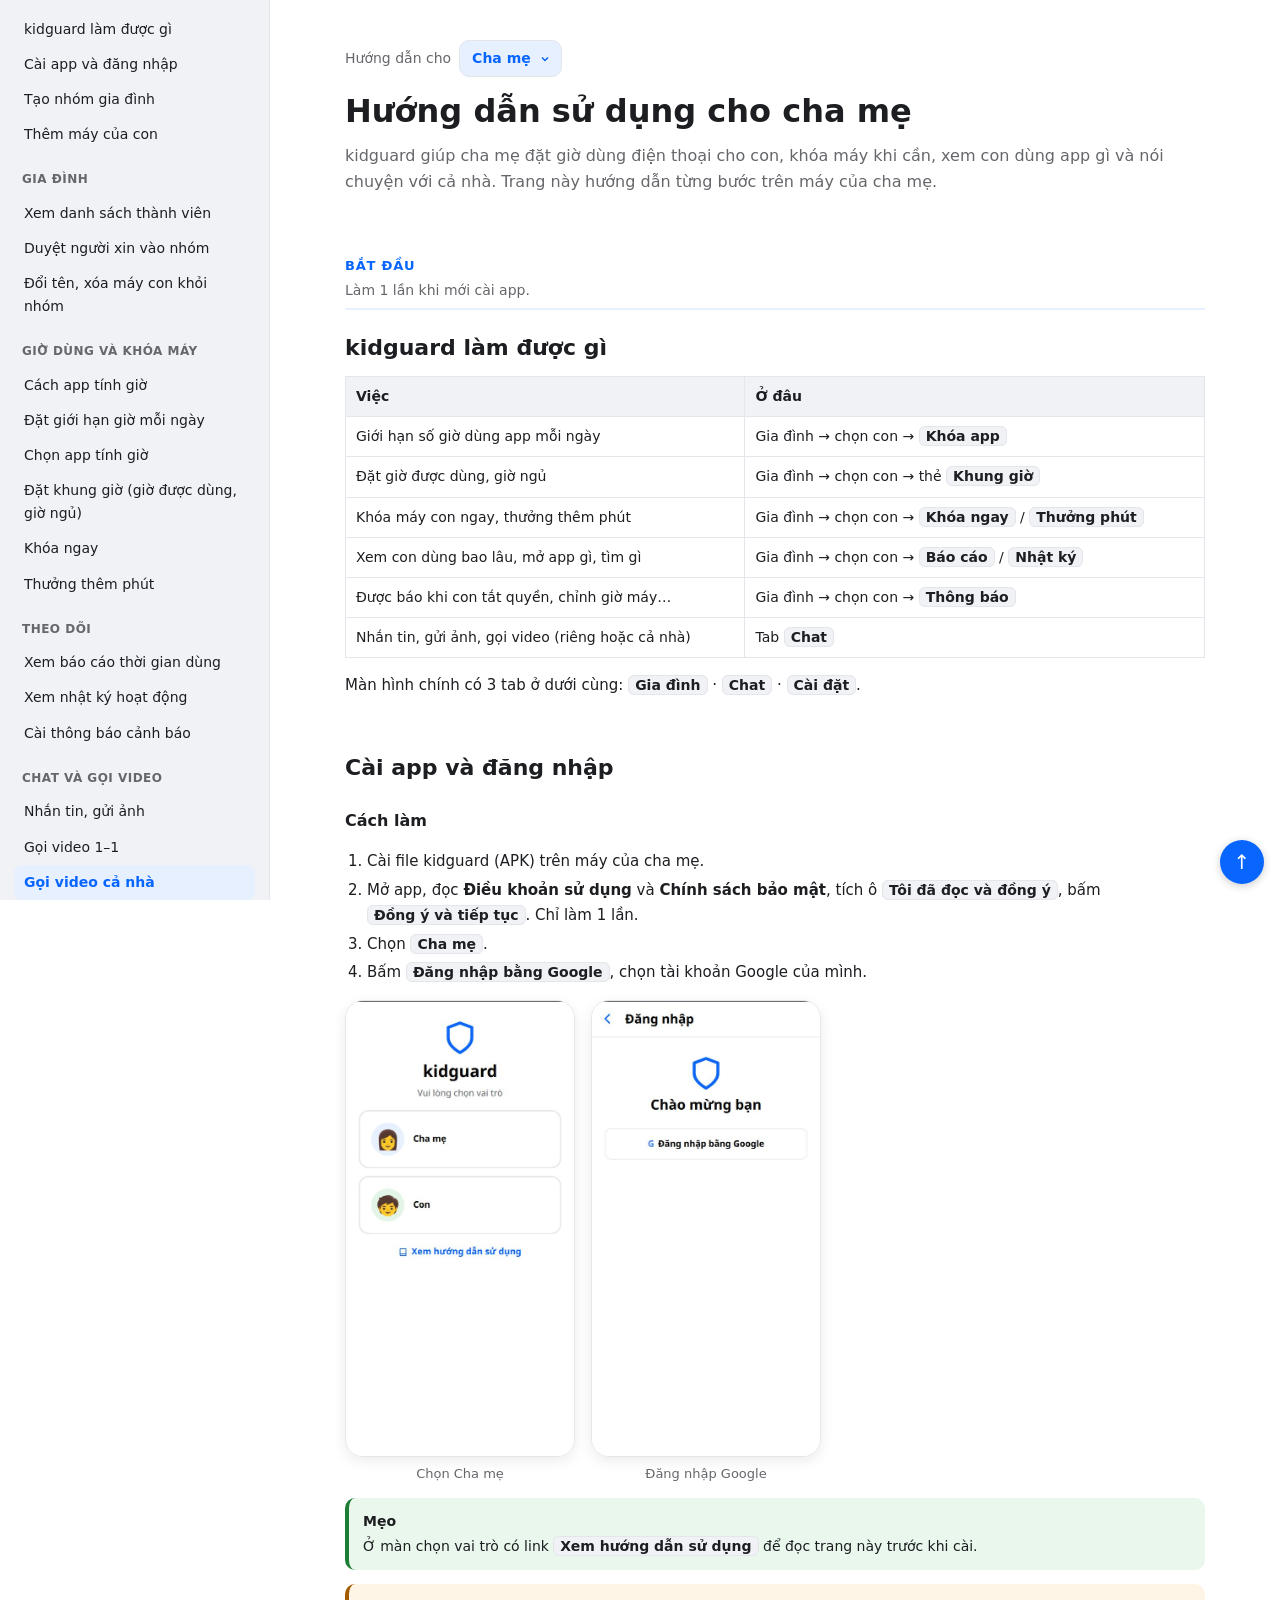
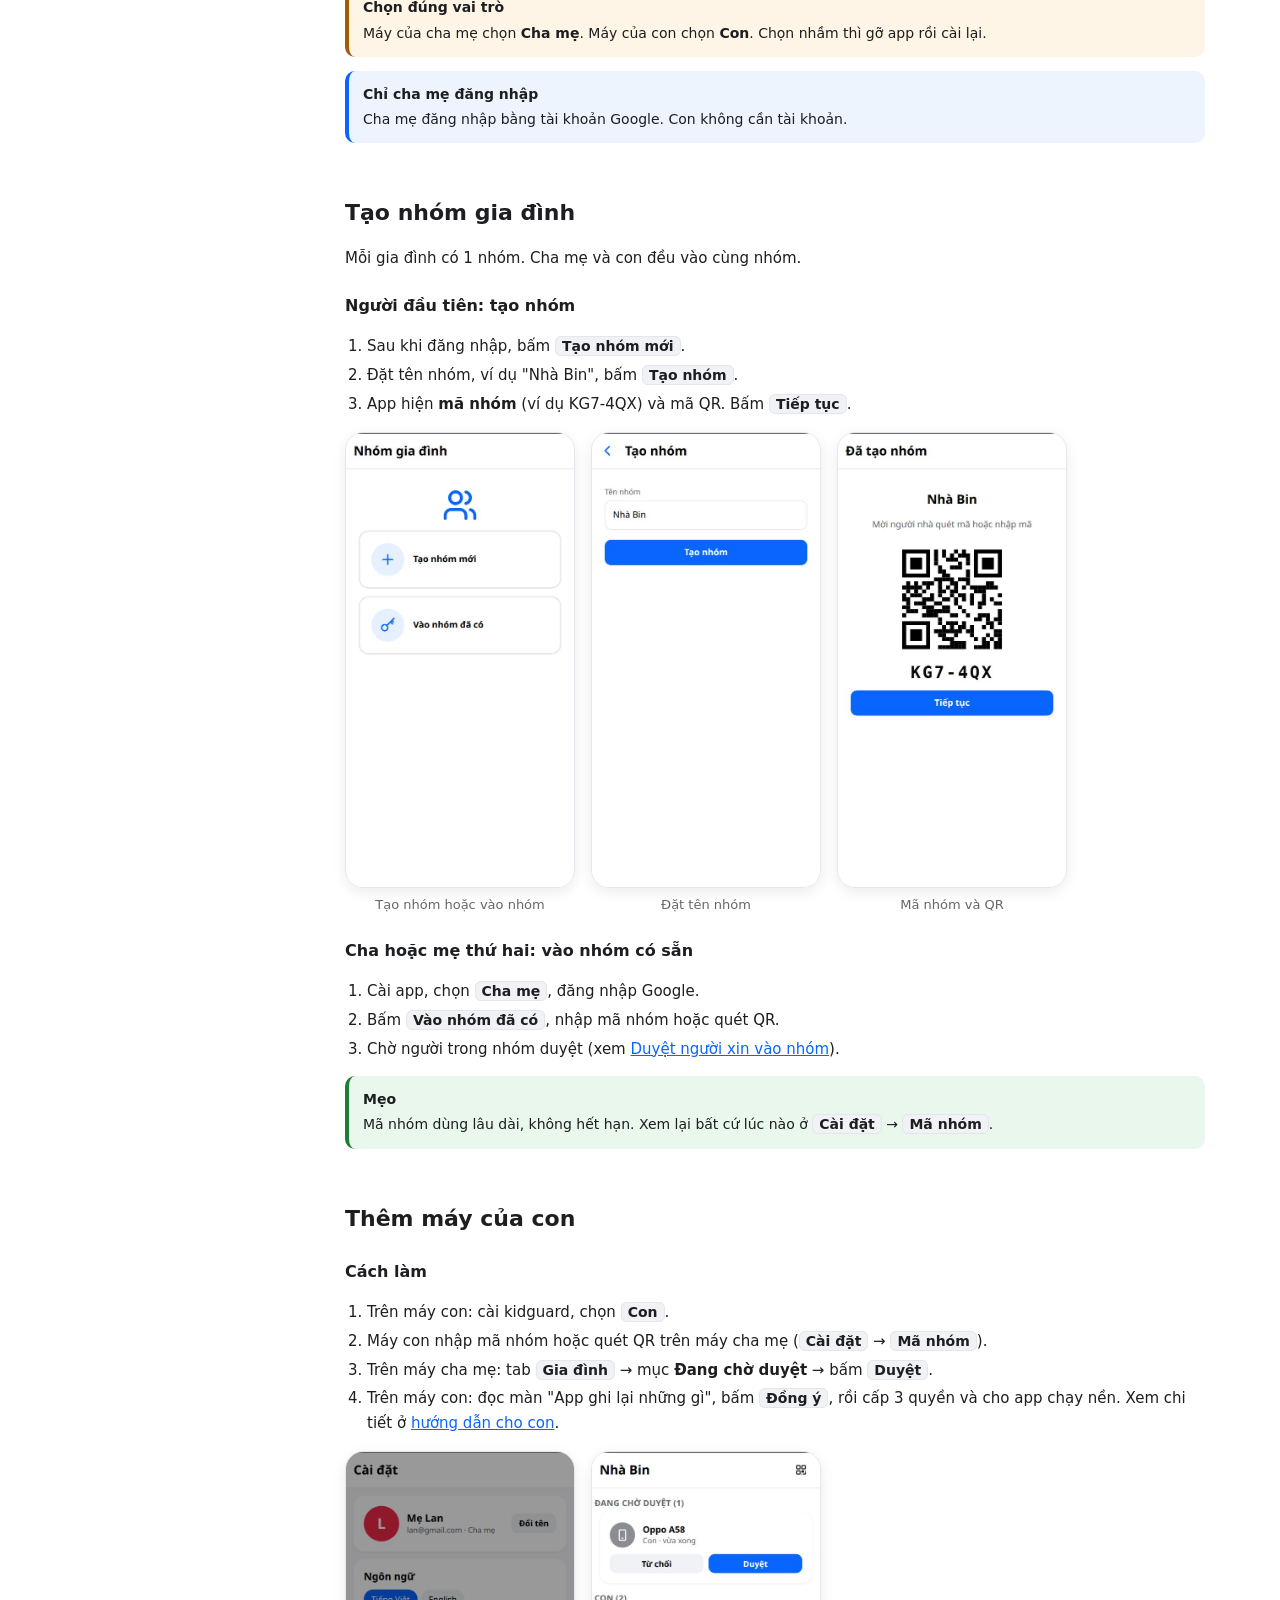
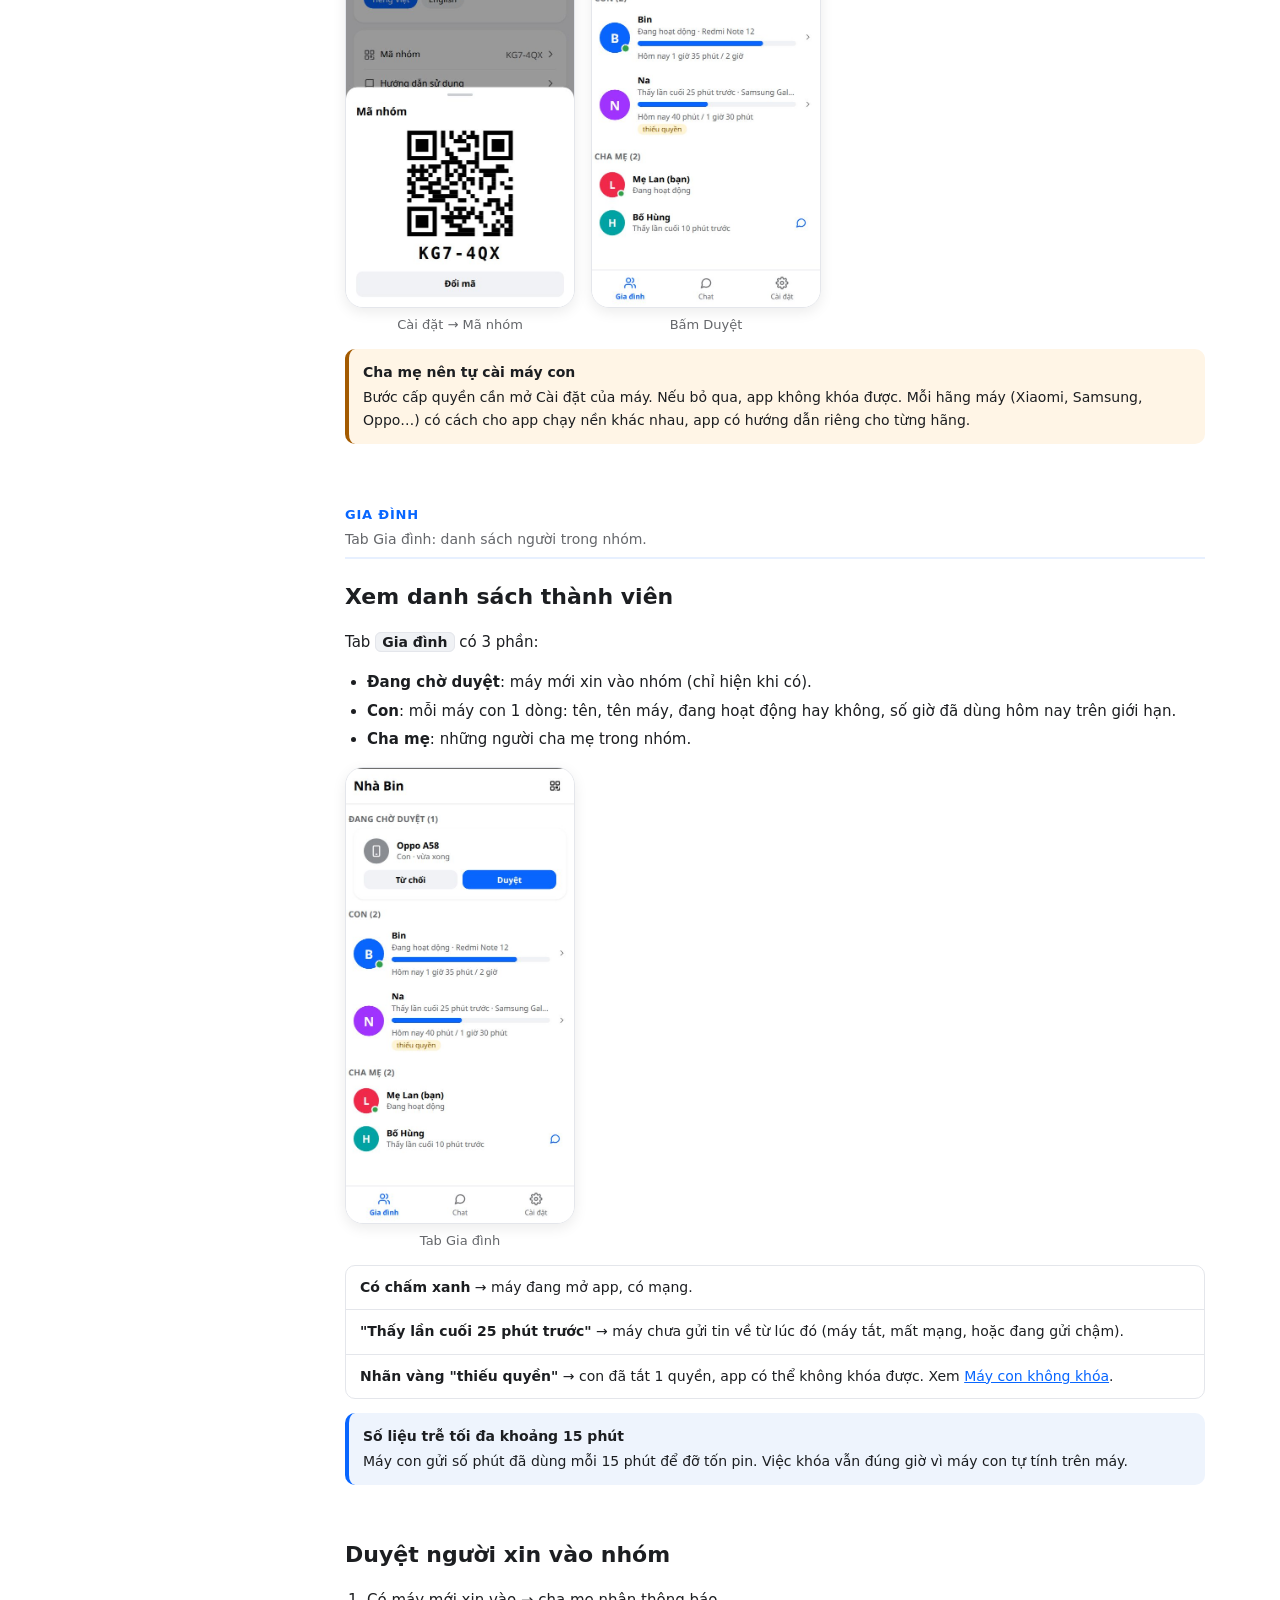
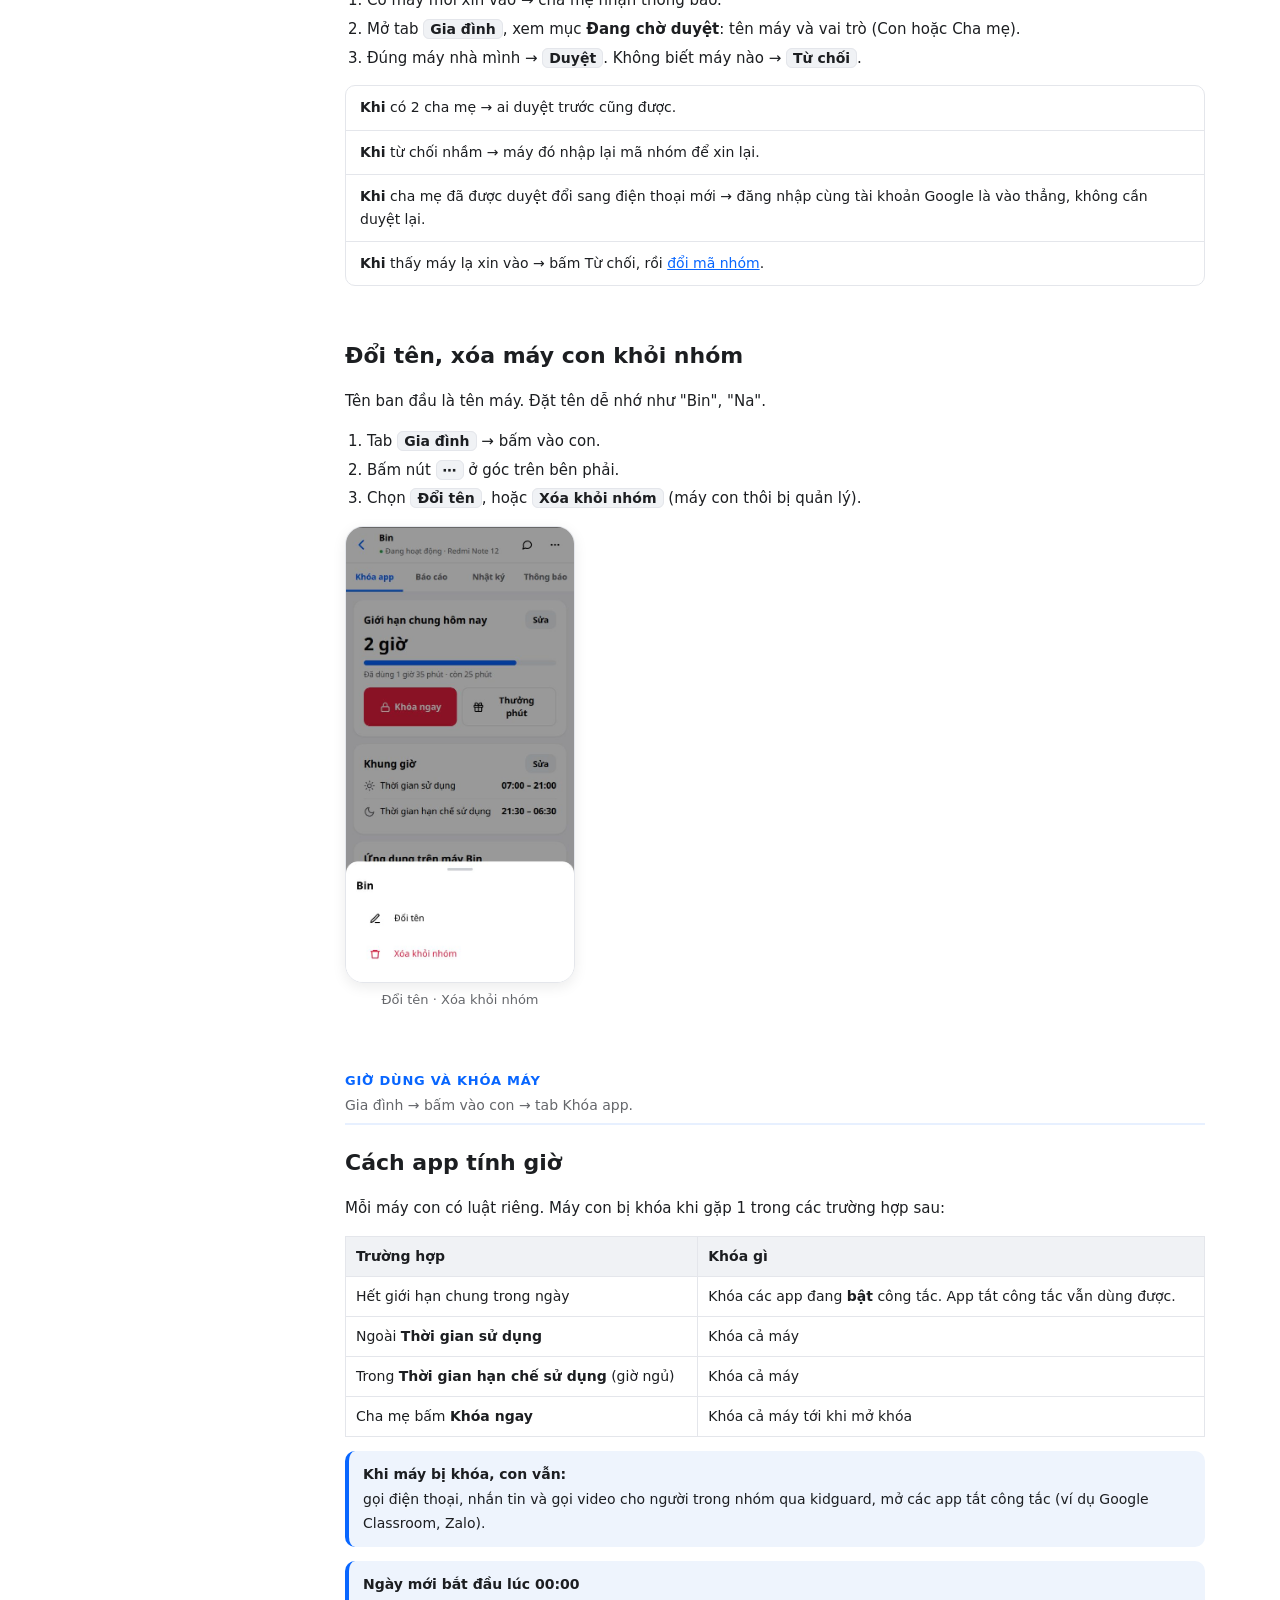
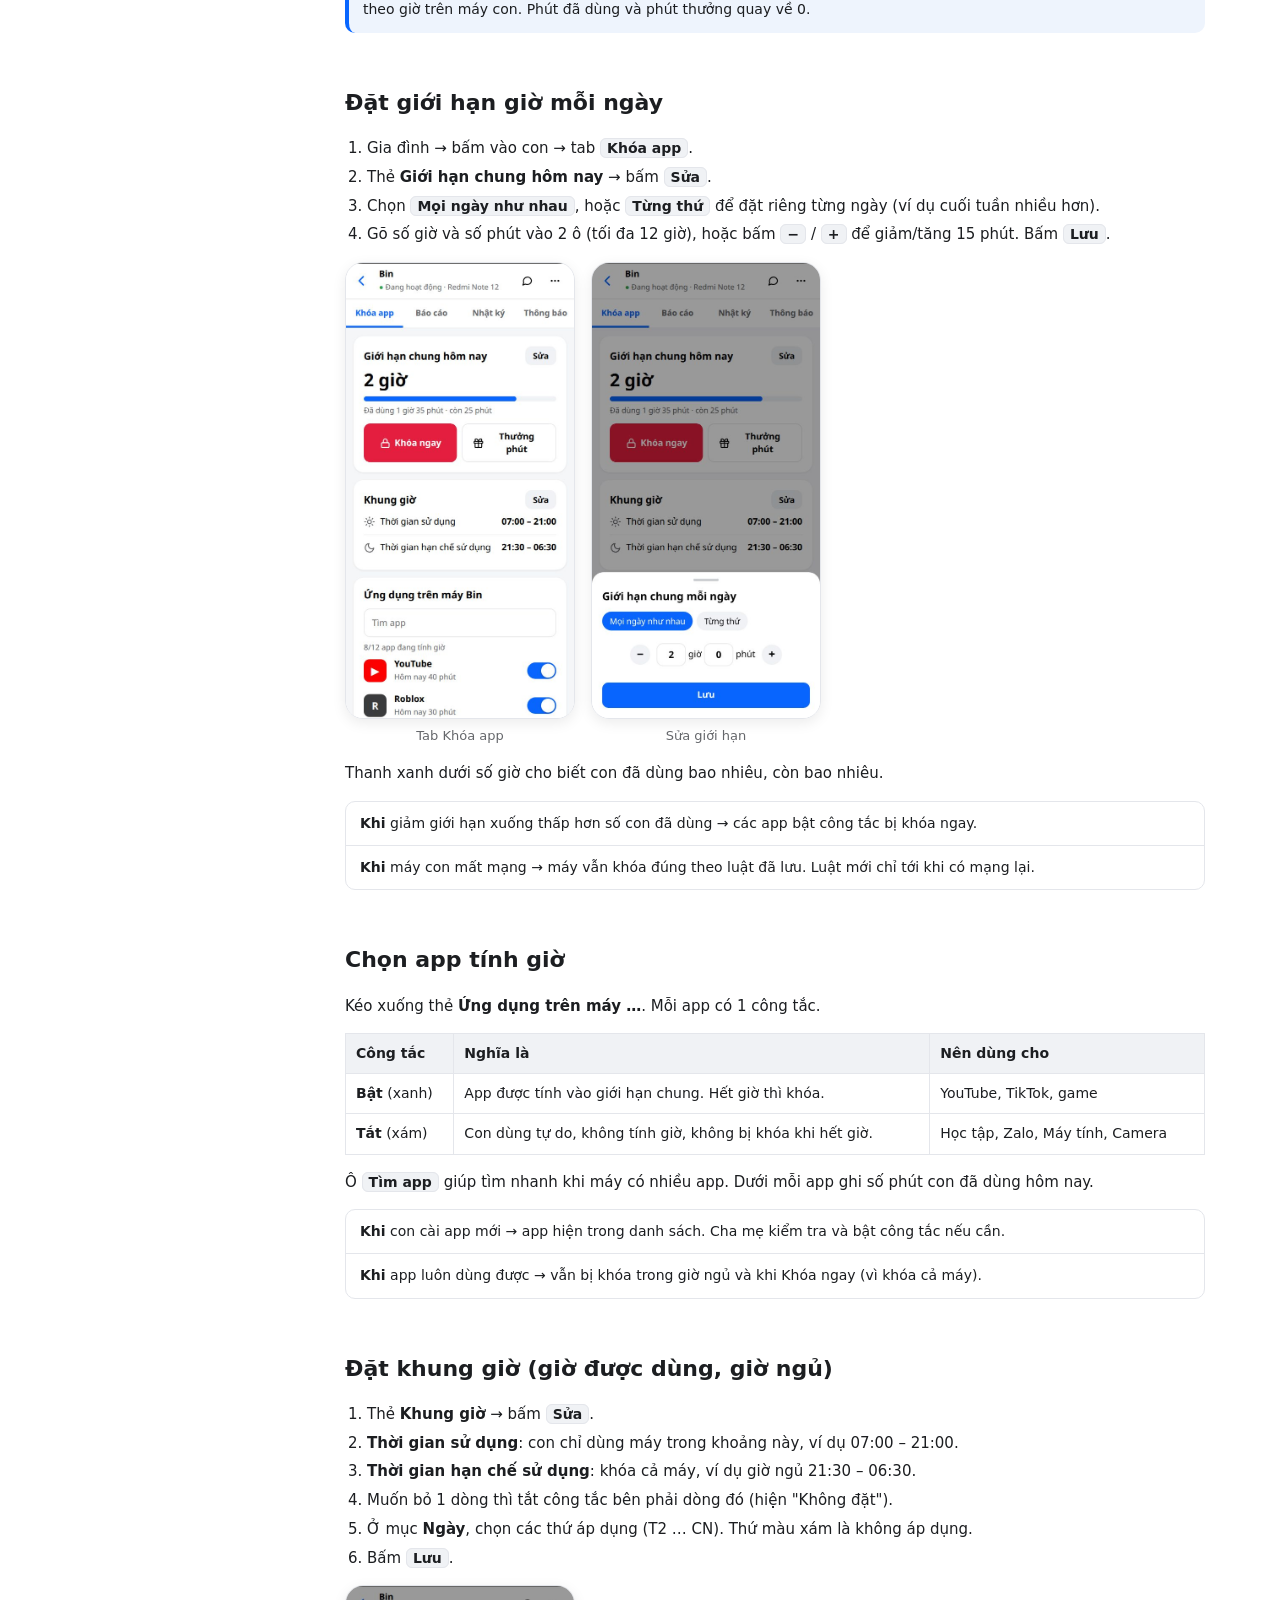
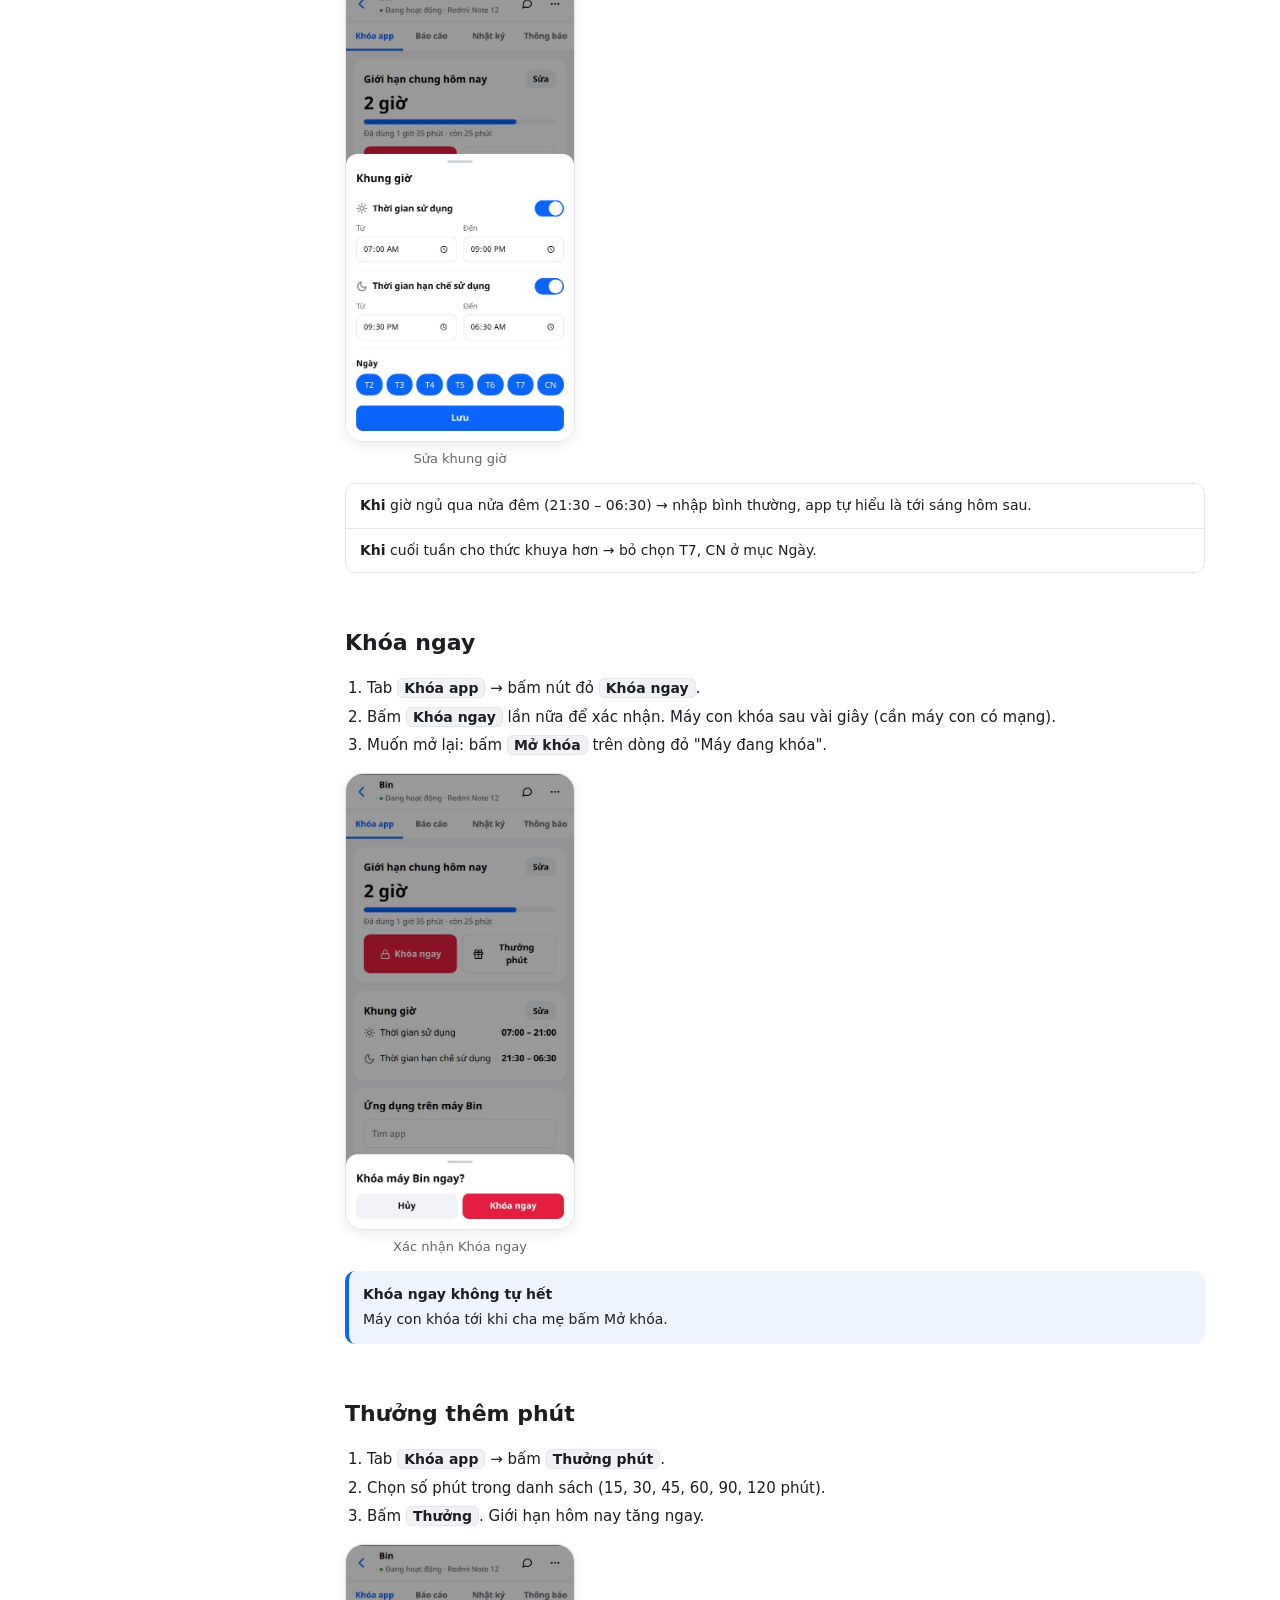
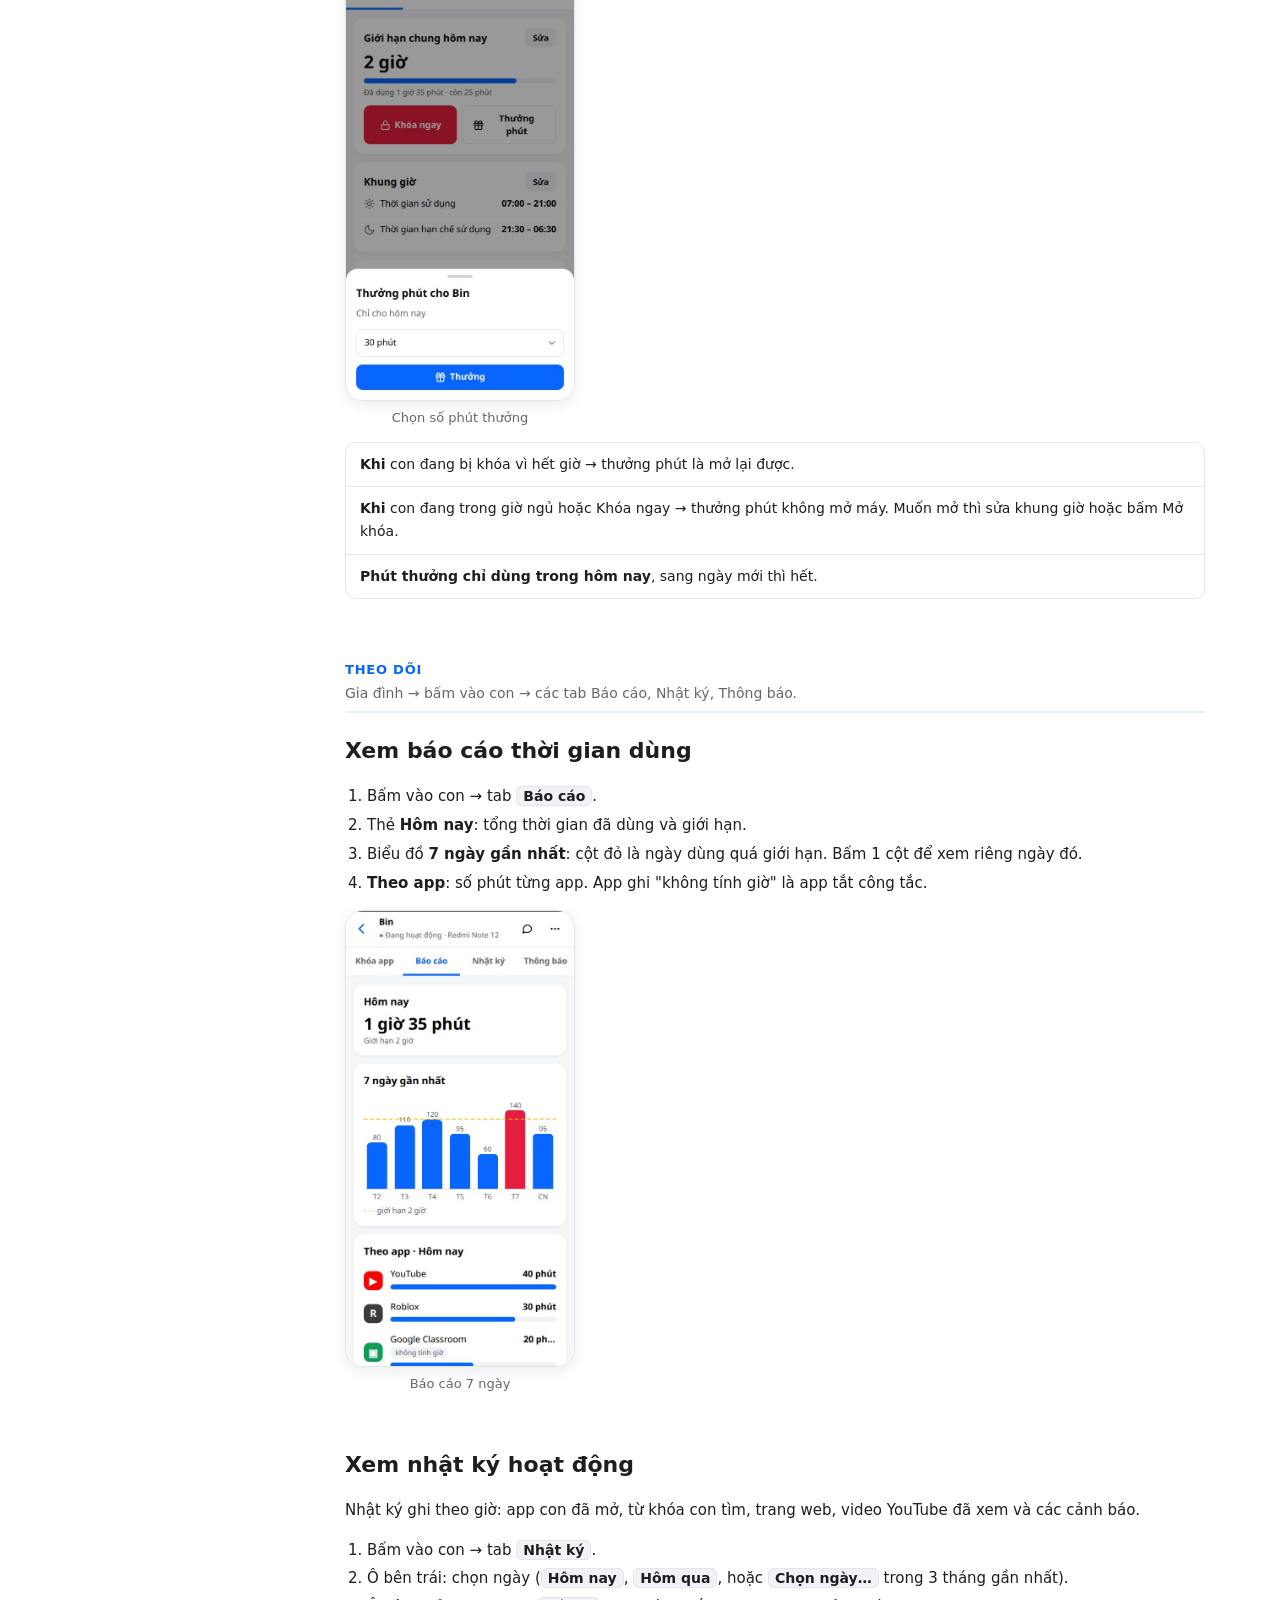
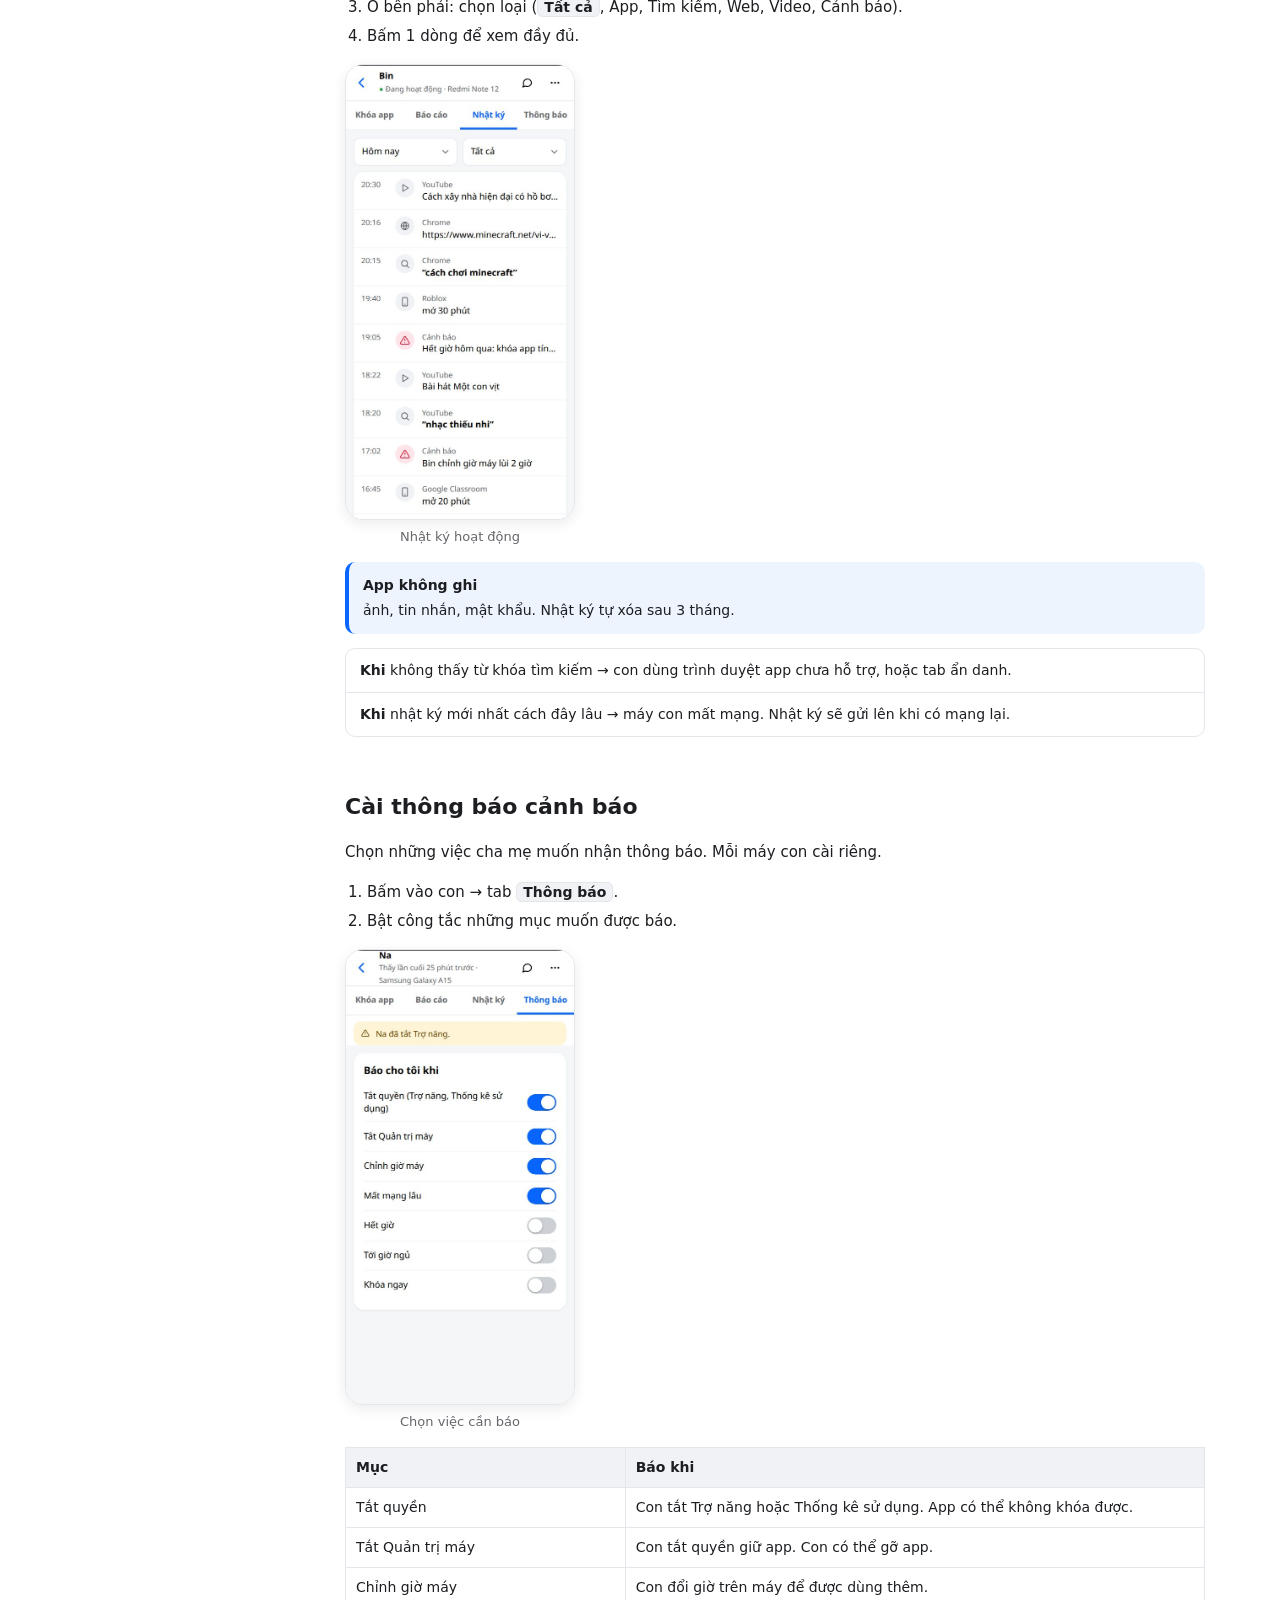
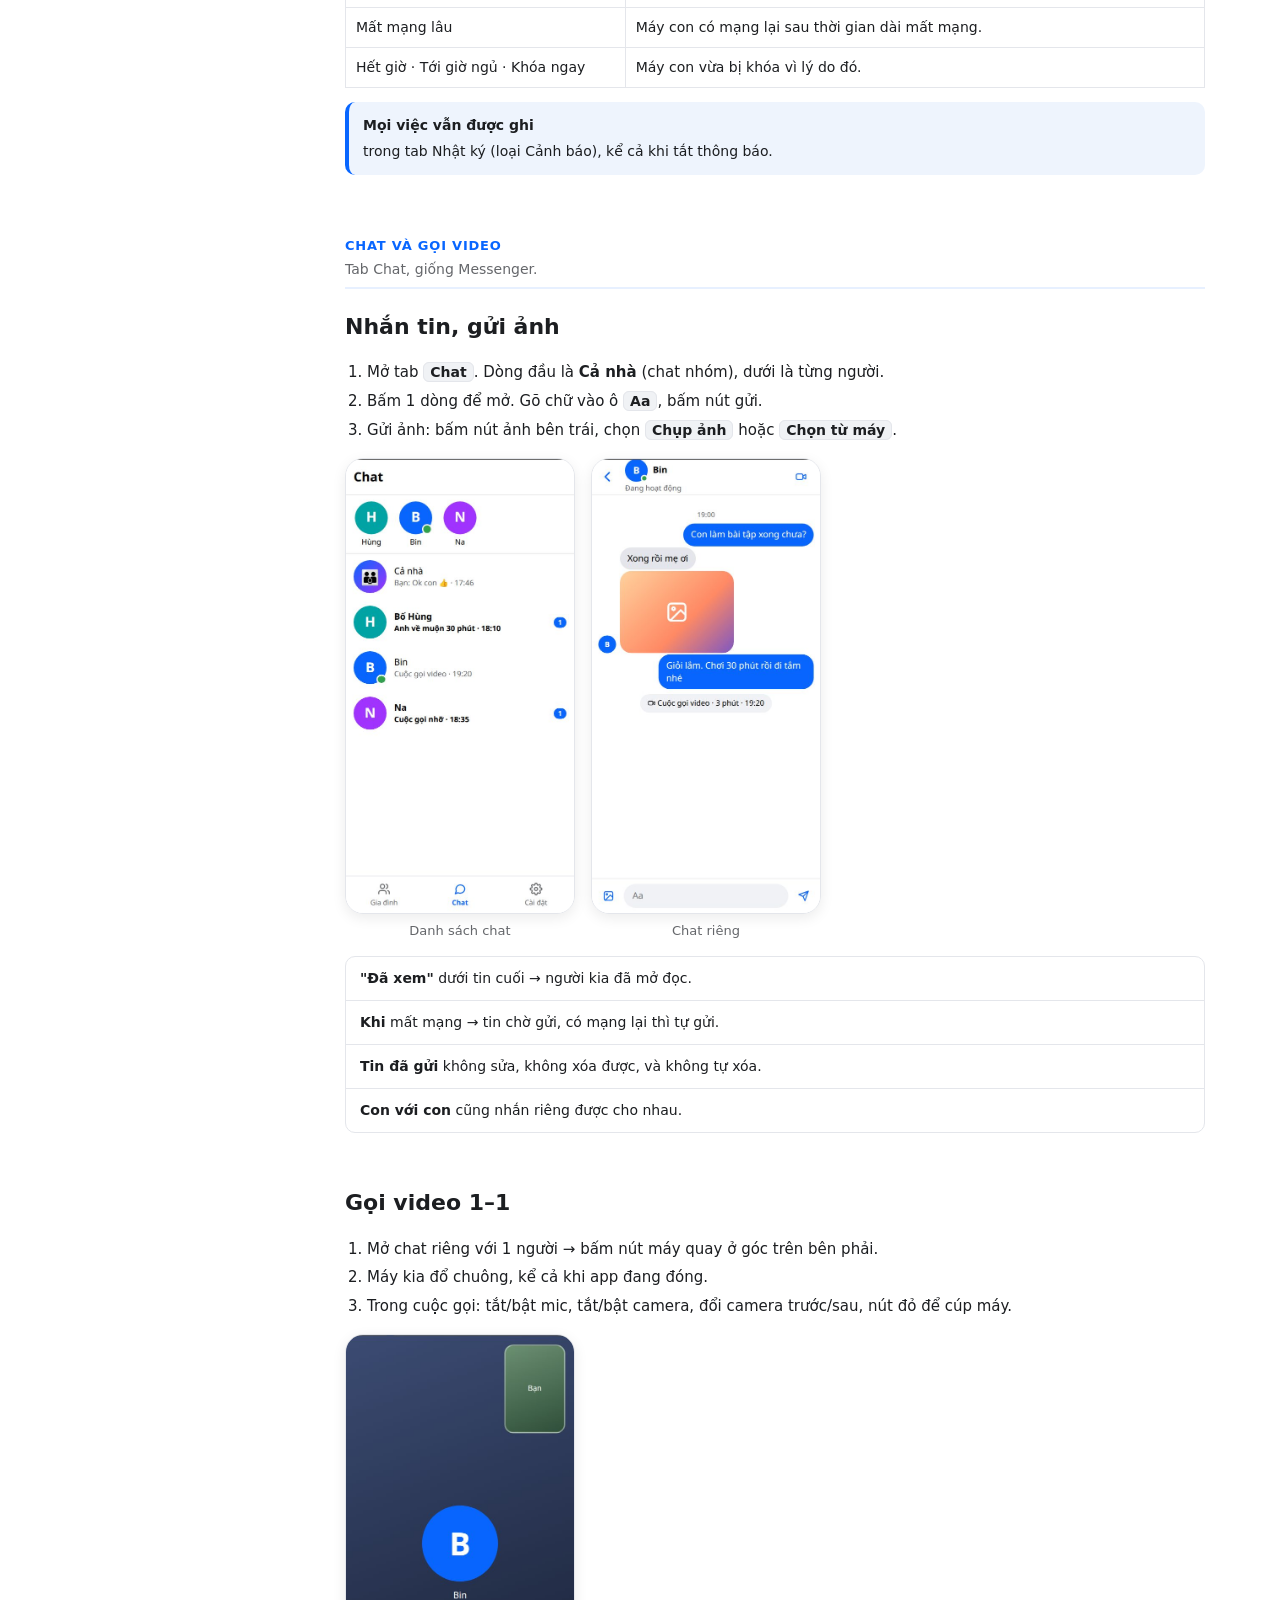
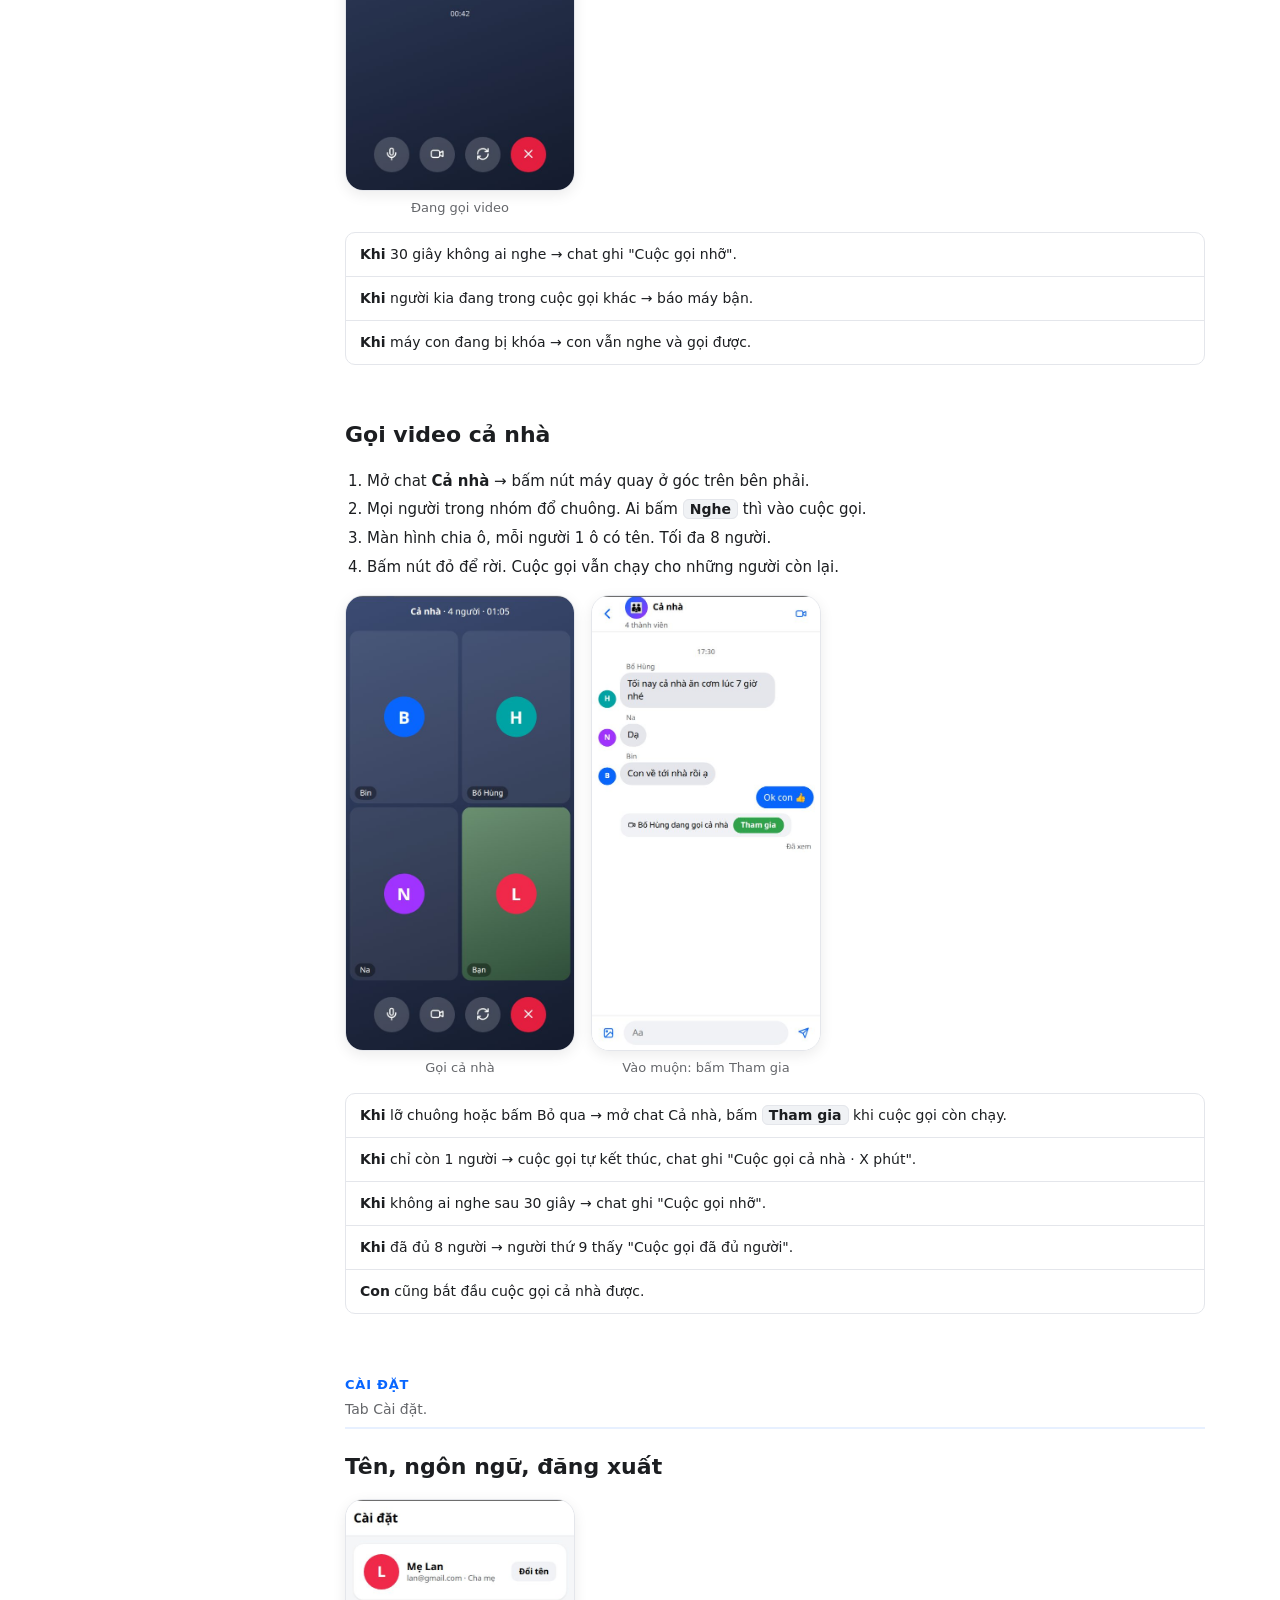
==== guide/parent.html @ c0cfa5b1 "Add kidguard public pages: user guide, terms, privacy Co-Authored-By: Claude Opus 5.5 <noreply@anthr" ====
<!doctype html>
<html lang="vi">
<head>
<meta charset="utf-8">
<meta name="viewport" content="width=device-width, initial-scale=1">
<title>Hướng dẫn sử dụng cho cha mẹ – kidguard</title>
<link rel="stylesheet" href="guide.css">
</head>
<body>
<button class="menu-btn" aria-label="Mở mục lục">☰</button>
<aside class="side">
  <div class="brand"><span class="logo"><svg width="20" height="20" viewBox="0 0 24 24" fill="none" stroke="currentColor" stroke-width="2"><path d="M12 3l8 3v6c0 4.5-3.4 8.3-8 9-4.6-.7-8-4.5-8-9V6z"/></svg></span><div><b>kidguard</b><span>Hướng dẫn cho cha mẹ</span></div></div>
  <nav id="toc"></nav>
  <a class="switch" href="../legal/terms.html">Điều khoản sử dụng ›</a>
  <a class="switch" href="../legal/privacy.html">Chính sách bảo mật ›</a>
</aside>

<main><div class="content">
  <label class="guide-for">Hướng dẫn cho
    <select onchange="location.href=this.value" aria-label="Chọn hướng dẫn">
      <option value="parent.html" selected>Cha mẹ</option>
      <option value="child.html">Con</option>
    </select></label>
  <h1 class="page">Hướng dẫn sử dụng cho cha mẹ</h1>
  <p>kidguard giúp cha mẹ đặt giờ dùng điện thoại cho con, khóa máy khi cần, xem con dùng app gì và nói chuyện với cả nhà. Trang này hướng dẫn từng bước trên máy của cha mẹ.</p>

  <!-- ================= BẮT ĐẦU ================= -->
  <div class="part"><h1>Bắt đầu</h1><p>Làm 1 lần khi mới cài app.</p></div>

  <section id="overview">
    <h2>kidguard làm được gì</h2>
    <table>
      <tr><th>Việc</th><th>Ở đâu</th></tr>
      <tr><td>Giới hạn số giờ dùng app mỗi ngày</td><td>Gia đình → chọn con → <span class="ui">Khóa app</span></td></tr>
      <tr><td>Đặt giờ được dùng, giờ ngủ</td><td>Gia đình → chọn con → thẻ <span class="ui">Khung giờ</span></td></tr>
      <tr><td>Khóa máy con ngay, thưởng thêm phút</td><td>Gia đình → chọn con → <span class="ui">Khóa ngay</span> / <span class="ui">Thưởng phút</span></td></tr>
      <tr><td>Xem con dùng bao lâu, mở app gì, tìm gì</td><td>Gia đình → chọn con → <span class="ui">Báo cáo</span> / <span class="ui">Nhật ký</span></td></tr>
      <tr><td>Được báo khi con tắt quyền, chỉnh giờ máy…</td><td>Gia đình → chọn con → <span class="ui">Thông báo</span></td></tr>
      <tr><td>Nhắn tin, gửi ảnh, gọi video (riêng hoặc cả nhà)</td><td>Tab <span class="ui">Chat</span></td></tr>
    </table>
    <p>Màn hình chính có 3 tab ở dưới cùng: <span class="ui">Gia đình</span> · <span class="ui">Chat</span> · <span class="ui">Cài đặt</span>.</p>
  </section>

  <section id="install">
    <h2>Cài app và đăng nhập</h2>
    <h3>Cách làm</h3>
    <ol>
      <li>Cài file kidguard (APK) trên máy của cha mẹ.</li>
      <li>Mở app, đọc <b>Điều khoản sử dụng</b> và <b>Chính sách bảo mật</b>, tích ô <span class="ui">Tôi đã đọc và đồng ý</span>, bấm <span class="ui">Đồng ý và tiếp tục</span>. Chỉ làm 1 lần.</li>
      <li>Chọn <span class="ui">Cha mẹ</span>.</li>
      <li>Bấm <span class="ui">Đăng nhập bằng Google</span>, chọn tài khoản Google của mình.</li>
    </ol>
    <div class="shots">
      <figure><img src="images/p-role.jpg" alt="Màn chọn vai trò"><figcaption>Chọn Cha mẹ</figcaption></figure>
      <figure><img src="images/p-login.jpg" alt="Màn đăng nhập Google"><figcaption>Đăng nhập Google</figcaption></figure>
    </div>
    <div class="tip"><b>Mẹo</b>Ở màn chọn vai trò có link <span class="ui">Xem hướng dẫn sử dụng</span> để đọc trang này trước khi cài.</div>
    <div class="warn"><b>Chọn đúng vai trò</b>Máy của cha mẹ chọn <b>Cha mẹ</b>. Máy của con chọn <b>Con</b>. Chọn nhầm thì gỡ app rồi cài lại.</div>
    <div class="note"><b>Chỉ cha mẹ đăng nhập</b>Cha mẹ đăng nhập bằng tài khoản Google. Con không cần tài khoản.</div>
  </section>

  <section id="group">
    <h2>Tạo nhóm gia đình</h2>
    <p>Mỗi gia đình có 1 nhóm. Cha mẹ và con đều vào cùng nhóm.</p>
    <h3>Người đầu tiên: tạo nhóm</h3>
    <ol>
      <li>Sau khi đăng nhập, bấm <span class="ui">Tạo nhóm mới</span>.</li>
      <li>Đặt tên nhóm, ví dụ "Nhà Bin", bấm <span class="ui">Tạo nhóm</span>.</li>
      <li>App hiện <b>mã nhóm</b> (ví dụ KG7-4QX) và mã QR. Bấm <span class="ui">Tiếp tục</span>.</li>
    </ol>
    <div class="shots">
      <figure><img src="images/p-group-choice.jpg" alt="Tạo hoặc vào nhóm"><figcaption>Tạo nhóm hoặc vào nhóm</figcaption></figure>
      <figure><img src="images/p-group-create.jpg" alt="Đặt tên nhóm"><figcaption>Đặt tên nhóm</figcaption></figure>
      <figure><img src="images/p-group-done.jpg" alt="Mã nhóm và QR"><figcaption>Mã nhóm và QR</figcaption></figure>
    </div>
    <h3>Cha hoặc mẹ thứ hai: vào nhóm có sẵn</h3>
    <ol>
      <li>Cài app, chọn <span class="ui">Cha mẹ</span>, đăng nhập Google.</li>
      <li>Bấm <span class="ui">Vào nhóm đã có</span>, nhập mã nhóm hoặc quét QR.</li>
      <li>Chờ người trong nhóm duyệt (xem <a href="#approve">Duyệt người xin vào nhóm</a>).</li>
    </ol>
    <div class="tip"><b>Mẹo</b>Mã nhóm dùng lâu dài, không hết hạn. Xem lại bất cứ lúc nào ở <span class="ui">Cài đặt</span> → <span class="ui">Mã nhóm</span>.</div>
  </section>

  <section id="add-child">
    <h2>Thêm máy của con</h2>
    <h3>Cách làm</h3>
    <ol>
      <li>Trên máy con: cài kidguard, chọn <span class="ui">Con</span>.</li>
      <li>Máy con nhập mã nhóm hoặc quét QR trên máy cha mẹ (<span class="ui">Cài đặt</span> → <span class="ui">Mã nhóm</span>).</li>
      <li>Trên máy cha mẹ: tab <span class="ui">Gia đình</span> → mục <b>Đang chờ duyệt</b> → bấm <span class="ui">Duyệt</span>.</li>
      <li>Trên máy con: đọc màn "App ghi lại những gì", bấm <span class="ui">Đồng ý</span>, rồi cấp 3 quyền và cho app chạy nền. Xem chi tiết ở <a href="child.html#setup">hướng dẫn cho con</a>.</li>
    </ol>
    <div class="shots">
      <figure><img src="images/p-code.jpg" alt="Mã nhóm trong Cài đặt"><figcaption>Cài đặt → Mã nhóm</figcaption></figure>
      <figure><img src="images/p-family.jpg" alt="Duyệt máy con"><figcaption>Bấm Duyệt</figcaption></figure>
    </div>
    <div class="warn"><b>Cha mẹ nên tự cài máy con</b>Bước cấp quyền cần mở Cài đặt của máy. Nếu bỏ qua, app không khóa được. Mỗi hãng máy (Xiaomi, Samsung, Oppo…) có cách cho app chạy nền khác nhau, app có hướng dẫn riêng cho từng hãng.</div>
  </section>

  <!-- ================= GIA ĐÌNH ================= -->
  <div class="part"><h1>Gia đình</h1><p>Tab Gia đình: danh sách người trong nhóm.</p></div>

  <section id="members">
    <h2>Xem danh sách thành viên</h2>
    <p>Tab <span class="ui">Gia đình</span> có 3 phần:</p>
    <ul>
      <li><b>Đang chờ duyệt</b>: máy mới xin vào nhóm (chỉ hiện khi có).</li>
      <li><b>Con</b>: mỗi máy con 1 dòng: tên, tên máy, đang hoạt động hay không, số giờ đã dùng hôm nay trên giới hạn.</li>
      <li><b>Cha mẹ</b>: những người cha mẹ trong nhóm.</li>
    </ul>
    <div class="shots"><figure><img src="images/p-family.jpg" alt="Tab Gia đình"><figcaption>Tab Gia đình</figcaption></figure></div>
    <div class="cases">
      <div><b>Có chấm xanh</b> → máy đang mở app, có mạng.</div>
      <div><b>"Thấy lần cuối 25 phút trước"</b> → máy chưa gửi tin về từ lúc đó (máy tắt, mất mạng, hoặc đang gửi chậm).</div>
      <div><b>Nhãn vàng "thiếu quyền"</b> → con đã tắt 1 quyền, app có thể không khóa được. Xem <a href="#not-locking">Máy con không khóa</a>.</div>
    </div>
    <div class="note"><b>Số liệu trễ tối đa khoảng 15 phút</b>Máy con gửi số phút đã dùng mỗi 15 phút để đỡ tốn pin. Việc khóa vẫn đúng giờ vì máy con tự tính trên máy.</div>
  </section>

  <section id="approve">
    <h2>Duyệt người xin vào nhóm</h2>
    <ol>
      <li>Có máy mới xin vào → cha mẹ nhận thông báo.</li>
      <li>Mở tab <span class="ui">Gia đình</span>, xem mục <b>Đang chờ duyệt</b>: tên máy và vai trò (Con hoặc Cha mẹ).</li>
      <li>Đúng máy nhà mình → <span class="ui">Duyệt</span>. Không biết máy nào → <span class="ui">Từ chối</span>.</li>
    </ol>
    <div class="cases">
      <div><b>Khi</b> có 2 cha mẹ → ai duyệt trước cũng được.</div>
      <div><b>Khi</b> từ chối nhầm → máy đó nhập lại mã nhóm để xin lại.</div>
      <div><b>Khi</b> cha mẹ đã được duyệt đổi sang điện thoại mới → đăng nhập cùng tài khoản Google là vào thẳng, không cần duyệt lại.</div>
      <div><b>Khi</b> thấy máy lạ xin vào → bấm Từ chối, rồi <a href="#change-code">đổi mã nhóm</a>.</div>
    </div>
  </section>

  <section id="rename-remove">
    <h2>Đổi tên, xóa máy con khỏi nhóm</h2>
    <p>Tên ban đầu là tên máy. Đặt tên dễ nhớ như "Bin", "Na".</p>
    <ol>
      <li>Tab <span class="ui">Gia đình</span> → bấm vào con.</li>
      <li>Bấm nút <span class="ui">⋯</span> ở góc trên bên phải.</li>
      <li>Chọn <span class="ui">Đổi tên</span>, hoặc <span class="ui">Xóa khỏi nhóm</span> (máy con thôi bị quản lý).</li>
    </ol>
    <div class="shots"><figure><img src="images/p-kid-menu.jpg" alt="Menu của con"><figcaption>Đổi tên · Xóa khỏi nhóm</figcaption></figure></div>
  </section>

  <!-- ================= GIỜ DÙNG VÀ KHÓA ================= -->
  <div class="part"><h1>Giờ dùng và khóa máy</h1><p>Gia đình → bấm vào con → tab Khóa app.</p></div>

  <section id="rules">
    <h2>Cách app tính giờ</h2>
    <p>Mỗi máy con có luật riêng. Máy con bị khóa khi gặp 1 trong các trường hợp sau:</p>
    <table>
      <tr><th>Trường hợp</th><th>Khóa gì</th></tr>
      <tr><td>Hết giới hạn chung trong ngày</td><td>Khóa các app đang <b>bật</b> công tắc. App tắt công tắc vẫn dùng được.</td></tr>
      <tr><td>Ngoài <b>Thời gian sử dụng</b></td><td>Khóa cả máy</td></tr>
      <tr><td>Trong <b>Thời gian hạn chế sử dụng</b> (giờ ngủ)</td><td>Khóa cả máy</td></tr>
      <tr><td>Cha mẹ bấm <b>Khóa ngay</b></td><td>Khóa cả máy tới khi mở khóa</td></tr>
    </table>
    <div class="note"><b>Khi máy bị khóa, con vẫn:</b> gọi điện thoại, nhắn tin và gọi video cho người trong nhóm qua kidguard, mở các app tắt công tắc (ví dụ Google Classroom, Zalo).</div>
    <div class="note"><b>Ngày mới bắt đầu lúc 00:00</b> theo giờ trên máy con. Phút đã dùng và phút thưởng quay về 0.</div>
  </section>

  <section id="limit">
    <h2>Đặt giới hạn giờ mỗi ngày</h2>
    <ol>
      <li>Gia đình → bấm vào con → tab <span class="ui">Khóa app</span>.</li>
      <li>Thẻ <b>Giới hạn chung hôm nay</b> → bấm <span class="ui">Sửa</span>.</li>
      <li>Chọn <span class="ui">Mọi ngày như nhau</span>, hoặc <span class="ui">Từng thứ</span> để đặt riêng từng ngày (ví dụ cuối tuần nhiều hơn).</li>
      <li>Gõ số giờ và số phút vào 2 ô (tối đa 12 giờ), hoặc bấm <span class="ui">−</span> / <span class="ui">+</span> để giảm/tăng 15 phút. Bấm <span class="ui">Lưu</span>.</li>
    </ol>
    <div class="shots">
      <figure><img src="images/p-lock.jpg" alt="Tab Khóa app"><figcaption>Tab Khóa app</figcaption></figure>
      <figure><img src="images/p-limit.jpg" alt="Sửa giới hạn"><figcaption>Sửa giới hạn</figcaption></figure>
    </div>
    <p>Thanh xanh dưới số giờ cho biết con đã dùng bao nhiêu, còn bao nhiêu.</p>
    <div class="cases">
      <div><b>Khi</b> giảm giới hạn xuống thấp hơn số con đã dùng → các app bật công tắc bị khóa ngay.</div>
      <div><b>Khi</b> máy con mất mạng → máy vẫn khóa đúng theo luật đã lưu. Luật mới chỉ tới khi có mạng lại.</div>
    </div>
  </section>

  <section id="apps">
    <h2>Chọn app tính giờ</h2>
    <p>Kéo xuống thẻ <b>Ứng dụng trên máy …</b>. Mỗi app có 1 công tắc.</p>
    <table>
      <tr><th>Công tắc</th><th>Nghĩa là</th><th>Nên dùng cho</th></tr>
      <tr><td><b>Bật</b> (xanh)</td><td>App được tính vào giới hạn chung. Hết giờ thì khóa.</td><td>YouTube, TikTok, game</td></tr>
      <tr><td><b>Tắt</b> (xám)</td><td>Con dùng tự do, không tính giờ, không bị khóa khi hết giờ.</td><td>Học tập, Zalo, Máy tính, Camera</td></tr>
    </table>
    <p>Ô <span class="ui">Tìm app</span> giúp tìm nhanh khi máy có nhiều app. Dưới mỗi app ghi số phút con đã dùng hôm nay.</p>
    <div class="cases">
      <div><b>Khi</b> con cài app mới → app hiện trong danh sách. Cha mẹ kiểm tra và bật công tắc nếu cần.</div>
      <div><b>Khi</b> app luôn dùng được → vẫn bị khóa trong giờ ngủ và khi Khóa ngay (vì khóa cả máy).</div>
    </div>
  </section>

  <section id="schedule">
    <h2>Đặt khung giờ (giờ được dùng, giờ ngủ)</h2>
    <ol>
      <li>Thẻ <b>Khung giờ</b> → bấm <span class="ui">Sửa</span>.</li>
      <li><b>Thời gian sử dụng</b>: con chỉ dùng máy trong khoảng này, ví dụ 07:00 – 21:00.</li>
      <li><b>Thời gian hạn chế sử dụng</b>: khóa cả máy, ví dụ giờ ngủ 21:30 – 06:30.</li>
      <li>Muốn bỏ 1 dòng thì tắt công tắc bên phải dòng đó (hiện "Không đặt").</li>
      <li>Ở mục <b>Ngày</b>, chọn các thứ áp dụng (T2 … CN). Thứ màu xám là không áp dụng.</li>
      <li>Bấm <span class="ui">Lưu</span>.</li>
    </ol>
    <div class="shots"><figure><img src="images/p-schedule.jpg" alt="Sửa khung giờ"><figcaption>Sửa khung giờ</figcaption></figure></div>
    <div class="cases">
      <div><b>Khi</b> giờ ngủ qua nửa đêm (21:30 – 06:30) → nhập bình thường, app tự hiểu là tới sáng hôm sau.</div>
      <div><b>Khi</b> cuối tuần cho thức khuya hơn → bỏ chọn T7, CN ở mục Ngày.</div>
    </div>
  </section>

  <section id="lock-now">
    <h2>Khóa ngay</h2>
    <ol>
      <li>Tab <span class="ui">Khóa app</span> → bấm nút đỏ <span class="ui">Khóa ngay</span>.</li>
      <li>Bấm <span class="ui">Khóa ngay</span> lần nữa để xác nhận. Máy con khóa sau vài giây (cần máy con có mạng).</li>
      <li>Muốn mở lại: bấm <span class="ui">Mở khóa</span> trên dòng đỏ "Máy đang khóa".</li>
    </ol>
    <div class="shots"><figure><img src="images/p-lock-now.jpg" alt="Xác nhận khóa ngay"><figcaption>Xác nhận Khóa ngay</figcaption></figure></div>
    <div class="note"><b>Khóa ngay không tự hết</b>Máy con khóa tới khi cha mẹ bấm Mở khóa.</div>
  </section>

  <section id="bonus">
    <h2>Thưởng thêm phút</h2>
    <ol>
      <li>Tab <span class="ui">Khóa app</span> → bấm <span class="ui">Thưởng phút</span>.</li>
      <li>Chọn số phút trong danh sách (15, 30, 45, 60, 90, 120 phút).</li>
      <li>Bấm <span class="ui">Thưởng</span>. Giới hạn hôm nay tăng ngay.</li>
    </ol>
    <div class="shots"><figure><img src="images/p-bonus.jpg" alt="Thưởng phút"><figcaption>Chọn số phút thưởng</figcaption></figure></div>
    <div class="cases">
      <div><b>Khi</b> con đang bị khóa vì hết giờ → thưởng phút là mở lại được.</div>
      <div><b>Khi</b> con đang trong giờ ngủ hoặc Khóa ngay → thưởng phút không mở máy. Muốn mở thì sửa khung giờ hoặc bấm Mở khóa.</div>
      <div><b>Phút thưởng chỉ dùng trong hôm nay</b>, sang ngày mới thì hết.</div>
    </div>
  </section>

  <!-- ================= THEO DÕI ================= -->
  <div class="part"><h1>Theo dõi</h1><p>Gia đình → bấm vào con → các tab Báo cáo, Nhật ký, Thông báo.</p></div>

  <section id="report">
    <h2>Xem báo cáo thời gian dùng</h2>
    <ol>
      <li>Bấm vào con → tab <span class="ui">Báo cáo</span>.</li>
      <li>Thẻ <b>Hôm nay</b>: tổng thời gian đã dùng và giới hạn.</li>
      <li>Biểu đồ <b>7 ngày gần nhất</b>: cột đỏ là ngày dùng quá giới hạn. Bấm 1 cột để xem riêng ngày đó.</li>
      <li><b>Theo app</b>: số phút từng app. App ghi "không tính giờ" là app tắt công tắc.</li>
    </ol>
    <div class="shots"><figure><img src="images/p-report.jpg" alt="Báo cáo"><figcaption>Báo cáo 7 ngày</figcaption></figure></div>
  </section>

  <section id="log">
    <h2>Xem nhật ký hoạt động</h2>
    <p>Nhật ký ghi theo giờ: app con đã mở, từ khóa con tìm, trang web, video YouTube đã xem và các cảnh báo.</p>
    <ol>
      <li>Bấm vào con → tab <span class="ui">Nhật ký</span>.</li>
      <li>Ô bên trái: chọn ngày (<span class="ui">Hôm nay</span>, <span class="ui">Hôm qua</span>, hoặc <span class="ui">Chọn ngày…</span> trong 3 tháng gần nhất).</li>
      <li>Ô bên phải: chọn loại (<span class="ui">Tất cả</span>, App, Tìm kiếm, Web, Video, Cảnh báo).</li>
      <li>Bấm 1 dòng để xem đầy đủ.</li>
    </ol>
    <div class="shots"><figure><img src="images/p-log.jpg" alt="Nhật ký"><figcaption>Nhật ký hoạt động</figcaption></figure></div>
    <div class="note"><b>App không ghi</b> ảnh, tin nhắn, mật khẩu. Nhật ký tự xóa sau 3 tháng.</div>
    <div class="cases">
      <div><b>Khi</b> không thấy từ khóa tìm kiếm → con dùng trình duyệt app chưa hỗ trợ, hoặc tab ẩn danh.</div>
      <div><b>Khi</b> nhật ký mới nhất cách đây lâu → máy con mất mạng. Nhật ký sẽ gửi lên khi có mạng lại.</div>
    </div>
  </section>

  <section id="alerts">
    <h2>Cài thông báo cảnh báo</h2>
    <p>Chọn những việc cha mẹ muốn nhận thông báo. Mỗi máy con cài riêng.</p>
    <ol>
      <li>Bấm vào con → tab <span class="ui">Thông báo</span>.</li>
      <li>Bật công tắc những mục muốn được báo.</li>
    </ol>
    <div class="shots"><figure><img src="images/p-notify.jpg" alt="Thông báo"><figcaption>Chọn việc cần báo</figcaption></figure></div>
    <table>
      <tr><th>Mục</th><th>Báo khi</th></tr>
      <tr><td>Tắt quyền</td><td>Con tắt Trợ năng hoặc Thống kê sử dụng. App có thể không khóa được.</td></tr>
      <tr><td>Tắt Quản trị máy</td><td>Con tắt quyền giữ app. Con có thể gỡ app.</td></tr>
      <tr><td>Chỉnh giờ máy</td><td>Con đổi giờ trên máy để được dùng thêm.</td></tr>
      <tr><td>Mất mạng lâu</td><td>Máy con có mạng lại sau thời gian dài mất mạng.</td></tr>
      <tr><td>Hết giờ · Tới giờ ngủ · Khóa ngay</td><td>Máy con vừa bị khóa vì lý do đó.</td></tr>
    </table>
    <div class="note"><b>Mọi việc vẫn được ghi</b> trong tab Nhật ký (loại Cảnh báo), kể cả khi tắt thông báo.</div>
  </section>

  <!-- ================= CHAT ================= -->
  <div class="part"><h1>Chat và gọi video</h1><p>Tab Chat, giống Messenger.</p></div>

  <section id="chat">
    <h2>Nhắn tin, gửi ảnh</h2>
    <ol>
      <li>Mở tab <span class="ui">Chat</span>. Dòng đầu là <b>Cả nhà</b> (chat nhóm), dưới là từng người.</li>
      <li>Bấm 1 dòng để mở. Gõ chữ vào ô <span class="ui">Aa</span>, bấm nút gửi.</li>
      <li>Gửi ảnh: bấm nút ảnh bên trái, chọn <span class="ui">Chụp ảnh</span> hoặc <span class="ui">Chọn từ máy</span>.</li>
    </ol>
    <div class="shots">
      <figure><img src="images/p-chat-list.jpg" alt="Danh sách chat"><figcaption>Danh sách chat</figcaption></figure>
      <figure><img src="images/p-chat.jpg" alt="Chat riêng"><figcaption>Chat riêng</figcaption></figure>
    </div>
    <div class="cases">
      <div><b>"Đã xem"</b> dưới tin cuối → người kia đã mở đọc.</div>
      <div><b>Khi</b> mất mạng → tin chờ gửi, có mạng lại thì tự gửi.</div>
      <div><b>Tin đã gửi</b> không sửa, không xóa được, và không tự xóa.</div>
      <div><b>Con với con</b> cũng nhắn riêng được cho nhau.</div>
    </div>
  </section>

  <section id="call">
    <h2>Gọi video 1–1</h2>
    <ol>
      <li>Mở chat riêng với 1 người → bấm nút máy quay ở góc trên bên phải.</li>
      <li>Máy kia đổ chuông, kể cả khi app đang đóng.</li>
      <li>Trong cuộc gọi: tắt/bật mic, tắt/bật camera, đổi camera trước/sau, nút đỏ để cúp máy.</li>
    </ol>
    <div class="shots"><figure><img src="images/p-call.jpg" alt="Đang gọi video"><figcaption>Đang gọi video</figcaption></figure></div>
    <div class="cases">
      <div><b>Khi</b> 30 giây không ai nghe → chat ghi "Cuộc gọi nhỡ".</div>
      <div><b>Khi</b> người kia đang trong cuộc gọi khác → báo máy bận.</div>
      <div><b>Khi</b> máy con đang bị khóa → con vẫn nghe và gọi được.</div>
    </div>
  </section>

  <section id="group-call">
    <h2>Gọi video cả nhà</h2>
    <ol>
      <li>Mở chat <b>Cả nhà</b> → bấm nút máy quay ở góc trên bên phải.</li>
      <li>Mọi người trong nhóm đổ chuông. Ai bấm <span class="ui">Nghe</span> thì vào cuộc gọi.</li>
      <li>Màn hình chia ô, mỗi người 1 ô có tên. Tối đa 8 người.</li>
      <li>Bấm nút đỏ để rời. Cuộc gọi vẫn chạy cho những người còn lại.</li>
    </ol>
    <div class="shots">
      <figure><img src="images/p-gcall.jpg" alt="Gọi video cả nhà"><figcaption>Gọi cả nhà</figcaption></figure>
      <figure><img src="images/p-gjoin.jpg" alt="Tham gia muộn"><figcaption>Vào muộn: bấm Tham gia</figcaption></figure>
    </div>
    <div class="cases">
      <div><b>Khi</b> lỡ chuông hoặc bấm Bỏ qua → mở chat Cả nhà, bấm <span class="ui">Tham gia</span> khi cuộc gọi còn chạy.</div>
      <div><b>Khi</b> chỉ còn 1 người → cuộc gọi tự kết thúc, chat ghi "Cuộc gọi cả nhà · X phút".</div>
      <div><b>Khi</b> không ai nghe sau 30 giây → chat ghi "Cuộc gọi nhỡ".</div>
      <div><b>Khi</b> đã đủ 8 người → người thứ 9 thấy "Cuộc gọi đã đủ người".</div>
      <div><b>Con</b> cũng bắt đầu cuộc gọi cả nhà được.</div>
    </div>
  </section>

  <!-- ================= CÀI ĐẶT ================= -->
  <div class="part"><h1>Cài đặt</h1><p>Tab Cài đặt.</p></div>

  <section id="settings">
    <h2>Tên, ngôn ngữ, đăng xuất</h2>
    <div class="shots"><figure><img src="images/p-settings.jpg" alt="Cài đặt"><figcaption>Tab Cài đặt</figcaption></figure></div>
    <ul>
      <li><span class="ui">Đổi tên</span>: tên của mình mà cả nhà thấy.</li>
      <li><b>Ngôn ngữ</b>: bấm ô bên phải, chọn <span class="ui">Tiếng Việt</span> hoặc <span class="ui">English</span>. Chỉ đổi trên máy này.</li>
      <li><span class="ui">Hướng dẫn sử dụng</span>: mở trang này.</li>
      <li><span class="ui">Điều khoản sử dụng</span>, <span class="ui">Chính sách bảo mật</span>: đọc lại bất cứ lúc nào.</li>
      <li><span class="ui">Đăng xuất</span>: thoát tài khoản trên máy này. Đăng nhập lại bằng cùng tài khoản Google là vào lại nhóm, không cần duyệt.</li>
    </ul>
  </section>

  <section id="change-code">
    <h2>Xem và đổi mã nhóm</h2>
    <ol>
      <li><span class="ui">Cài đặt</span> → <span class="ui">Mã nhóm</span>: hiện mã và QR để người khác quét.</li>
      <li>Mã bị lộ → bấm <span class="ui">Đổi mã</span> → xác nhận. Mã cũ hết dùng ngay.</li>
    </ol>
    <div class="shots"><figure><img src="images/p-code.jpg" alt="Mã nhóm"><figcaption>Mã nhóm và Đổi mã</figcaption></figure></div>
    <div class="note"><b>Đổi mã không ảnh hưởng người đã trong nhóm.</b> Chỉ người mới cần mã mới.</div>
  </section>

  <section id="delete">
    <h2>Xóa nhóm gia đình, xóa tài khoản</h2>
    <div class="warn"><b>Xóa là mất luôn</b>Không lấy lại được dữ liệu sau khi xóa.</div>
    <h3>Xóa nhóm gia đình</h3>
    <ol>
      <li><span class="ui">Cài đặt</span> → <span class="ui">Xóa nhóm gia đình</span>.</li>
      <li>Gõ đúng tên nhóm, bấm <span class="ui">Xóa nhóm</span>.</li>
    </ol>
    <p>Mọi cha mẹ trong nhóm đều xóa được. Xóa hết thành viên, luật giờ, báo cáo, nhật ký, tin nhắn, ảnh. Máy con quay về màn nhập mã nhóm.</p>
    <h3>Xóa tài khoản</h3>
    <ol>
      <li><span class="ui">Cài đặt</span> → <span class="ui">Xóa tài khoản</span> → <span class="ui">Xóa tài khoản</span>.</li>
    </ol>
    <p>Bạn rời nhóm, dữ liệu tài khoản trong kidguard bị xóa. Tin nhắn đã gửi vẫn còn. Tài khoản Google không bị xóa.</p>
    <div class="cases">
      <div><b>Khi</b> báo "Chưa xóa được tài khoản" → bạn là cha mẹ duy nhất trong nhóm. Xóa nhóm gia đình trước.</div>
    </div>
    <p>Chi tiết dữ liệu bị xóa: <a href="../legal/privacy.html#delete">Chính sách bảo mật</a>.</p>
  </section>

  <!-- ================= HỎI ĐÁP ================= -->
  <div class="part"><h1>Khi gặp sự cố</h1><p>Câu hỏi thường gặp.</p></div>

  <section id="not-locking">
    <h2>Máy con không khóa</h2>
    <ol>
      <li>Tab Gia đình: con có nhãn <b>thiếu quyền</b> không? Có → trên máy con bấm <span class="ui">Bật lại</span> ở thông báo đỏ, bật kidguard trong Trợ năng.</li>
      <li>Kiểm tra công tắc của app đó đã <b>bật</b> chưa (tab Khóa app).</li>
      <li>Kiểm tra máy con cho kidguard chạy nền: Cài đặt pin → kidguard → Không giới hạn (cách làm theo hãng ở <a href="child.html#setup">hướng dẫn cho con</a>).</li>
      <li>Vẫn không được → gỡ kidguard trên máy con, cài lại, nhập mã nhóm, cha mẹ duyệt lại.</li>
    </ol>
  </section>

  <section id="faq">
    <h2>Câu hỏi thường gặp</h2>
    <details><summary>Số phút trong app khác với số con nói?</summary>Số liệu trên máy cha mẹ trễ tối đa khoảng 15 phút. Máy con tự tính và khóa đúng giờ.</details>
    <details><summary>Không nhận được thông báo?</summary>Trên máy cha mẹ: Cài đặt Android → Ứng dụng → kidguard → Thông báo → bật. Kiểm tra mục đó đã bật ở tab Thông báo của con chưa.</details>
    <details><summary>Không nhận cuộc gọi khi app đóng?</summary>Cho kidguard chạy nền và không tối ưu pin (Cài đặt pin → kidguard → Không giới hạn). Một số máy cần bật "Hiện trên màn hình khóa".</details>
    <details><summary>Con đổi giờ máy để được dùng thêm?</summary>App phát hiện và ghi cảnh báo "Chỉnh giờ máy". Bật thông báo mục này ở tab Thông báo.</details>
    <details><summary>Con gỡ app được không?</summary>Không, khi quyền Quản trị máy còn bật. Con tắt quyền này thì cha mẹ được báo (nếu bật mục "Tắt Quản trị máy").</details>
    <details><summary>Con đổi sang điện thoại mới?</summary>Cài kidguard trên máy mới, chọn Con, nhập mã nhóm, cha mẹ duyệt. Đặt lại luật cho máy mới (mỗi máy có luật riêng). Xóa máy cũ khỏi nhóm.</details>
    <details><summary>Có ghi tin nhắn, ảnh của con không?</summary>Không. App chỉ ghi app đã mở, từ khóa tìm kiếm, trang web, tên video YouTube và các cảnh báo. Tự xóa sau 3 tháng.</details>
    <details><summary>Gọi video có tốn tiền không?</summary>Không tính tiền với gia đình dùng bình thường. Dùng mạng wifi hoặc 4G của máy.</details>
  </section>
</div></main>
<a class="top-link" href="#" aria-label="Lên đầu trang">↑</a>
<script src="guide.js"></script>
</body>
</html>
---- guide/guide.css ----
/* Shared style for the kidguard user guide (parent.html, child.html). Layout follows the HRM manual. */
:root {
  --brand: #0866ff;
  --brand-soft: #e7f0ff;
  --text: #1c1e21;
  --muted: #65676b;
  --line: #e4e6eb;
  --bg: #f0f2f5;
  --surface: #fff;
  --info: #0866ff;
  --info-soft: #eef4fd;
  --warn: #a35a00;
  --warn-soft: #fff5e6;
  --ok: #1e7d34;
  --ok-soft: #eaf7ed;
  --side-w: 270px;
}
* { box-sizing: border-box; }
html { scroll-behavior: smooth; scroll-padding-top: 16px; }
body { margin: 0; font: 15px/1.65 system-ui, -apple-system, "Segoe UI", Roboto, sans-serif; color: var(--text); background: var(--surface); }
a { color: var(--brand); }
img { max-width: 100%; }

.menu-btn { display: none; position: fixed; top: 10px; right: 10px; z-index: 30; min-width: 44px; min-height: 44px; border: 1px solid var(--line); border-radius: 10px; background: var(--surface); font-size: 20px; cursor: pointer; box-shadow: 0 2px 8px rgba(0,0,0,.1); }

.side { position: fixed; top: 0; bottom: 0; left: 0; z-index: 20; width: var(--side-w); overflow-y: auto; padding: 24px 14px 40px; background: var(--bg); border-right: 1px solid var(--line); }
.brand { display: flex; align-items: center; gap: 10px; margin: 0 8px 18px; }
.brand .logo { width: 34px; height: 34px; border-radius: 10px; background: var(--brand); color: #fff; display: flex; align-items: center; justify-content: center; }
.brand b { display: block; font-size: 17px; }
.brand span { font-size: 13px; color: var(--muted); }
.side p { margin: 18px 8px 6px; font-size: 12px; font-weight: 700; color: var(--muted); text-transform: uppercase; letter-spacing: .04em; }
.side a { display: block; padding: 6px 10px; border-radius: 8px; color: var(--text); text-decoration: none; font-size: 14px; }
.side a:hover { background: #e4e6eb; }
.side a.active { background: var(--brand-soft); color: var(--brand); font-weight: 600; }
.guide-for { display: inline-flex; align-items: center; gap: 8px; margin-bottom: 14px; font-size: 14px; color: var(--muted); }
.guide-for select { font: inherit; font-weight: 600; color: var(--brand); padding: 6px 30px 6px 12px; border: 1px solid var(--line); border-radius: 10px; background: var(--brand-soft) url("data:image/svg+xml,%3Csvg xmlns='http://www.w3.org/2000/svg' width='12' height='12' viewBox='0 0 24 24' fill='none' stroke='%230866ff' stroke-width='3'%3E%3Cpath d='M6 9l6 6 6-6'/%3E%3C/svg%3E") no-repeat right 10px center; appearance: none; cursor: pointer; }
.side .switch { display: block; margin: 20px 8px 0; font-size: 13px; }
.side .switch + .switch { margin-top: 8px; }

main { margin-left: var(--side-w); padding: 40px 48px 80px; }
.content { max-width: 860px; margin: 0 auto; }
section { margin-bottom: 52px; }
.part { margin: 60px 0 20px; padding-bottom: 6px; border-bottom: 2px solid var(--brand-soft); }
.part h1 { margin: 0; font-size: 13px; font-weight: 700; color: var(--brand); text-transform: uppercase; letter-spacing: .06em; }
.part p { margin: 2px 0 0; font-size: 14px; color: var(--muted); }
h1.page { margin: 0 0 10px; font-size: 32px; line-height: 1.3; }
h1.page + p { margin: 0; font-size: 16px; color: var(--muted); }
h2 { margin: 0 0 10px; font-size: 22px; }
h3 { margin: 22px 0 8px; font-size: 16px; }
ol, ul { padding-left: 22px; }
li { margin: 4px 0; }
.ui { padding: 1px 6px; border: 1px solid var(--line); border-radius: 6px; background: var(--bg); font-weight: 600; font-size: 14px; white-space: nowrap; }

.note, .warn, .tip { margin: 14px 0; padding: 12px 14px; border-radius: 10px; border-left: 4px solid; font-size: 14px; }
.note { background: var(--info-soft); border-color: var(--info); }
.warn { background: var(--warn-soft); border-color: var(--warn); }
.tip { background: var(--ok-soft); border-color: var(--ok); }
.note b:first-child, .warn b:first-child, .tip b:first-child { display: block; margin-bottom: 2px; }

.shots { display: flex; flex-wrap: wrap; gap: 16px; margin: 14px 0; }
figure { margin: 0; width: 230px; }
figure img { display: block; width: 100%; border: 1px solid var(--line); border-radius: 18px; box-shadow: 0 4px 14px rgba(0,0,0,.08); }
figcaption { margin-top: 6px; font-size: 13px; color: var(--muted); text-align: center; }

.cases { margin: 10px 0; border: 1px solid var(--line); border-radius: 10px; overflow: hidden; }
.cases div { padding: 10px 14px; border-top: 1px solid var(--line); font-size: 14px; }
.cases div:first-child { border-top: 0; }
.cases b { color: var(--text); }

table { width: 100%; border-collapse: collapse; margin: 10px 0; font-size: 14px; }
th, td { padding: 8px 10px; border: 1px solid var(--line); text-align: left; vertical-align: top; }
th { background: var(--bg); }

details { margin: 8px 0; padding: 10px 14px; border: 1px solid var(--line); border-radius: 10px; }
details summary { cursor: pointer; font-weight: 600; }
details[open] summary { margin-bottom: 6px; }

.top-link { position: fixed; right: 16px; bottom: 16px; width: 44px; height: 44px; border-radius: 50%; background: var(--brand); color: #fff; display: flex; align-items: center; justify-content: center; text-decoration: none; font-size: 20px; box-shadow: 0 2px 8px rgba(0,0,0,.2); }

@media (max-width: 900px) {
  .menu-btn { display: block; }
  .side { transform: translateX(-100%); transition: transform .2s; box-shadow: 4px 0 20px rgba(0,0,0,.15); }
  body.menu-open .side { transform: none; }
  main { margin-left: 0; padding: 24px 18px 80px; }
  h1.page { font-size: 26px; padding-right: 50px; }
  figure { width: calc(50% - 8px); }
}
@media print {
  .side, .menu-btn, .top-link { display: none; }
  main { margin: 0; padding: 0; }
}
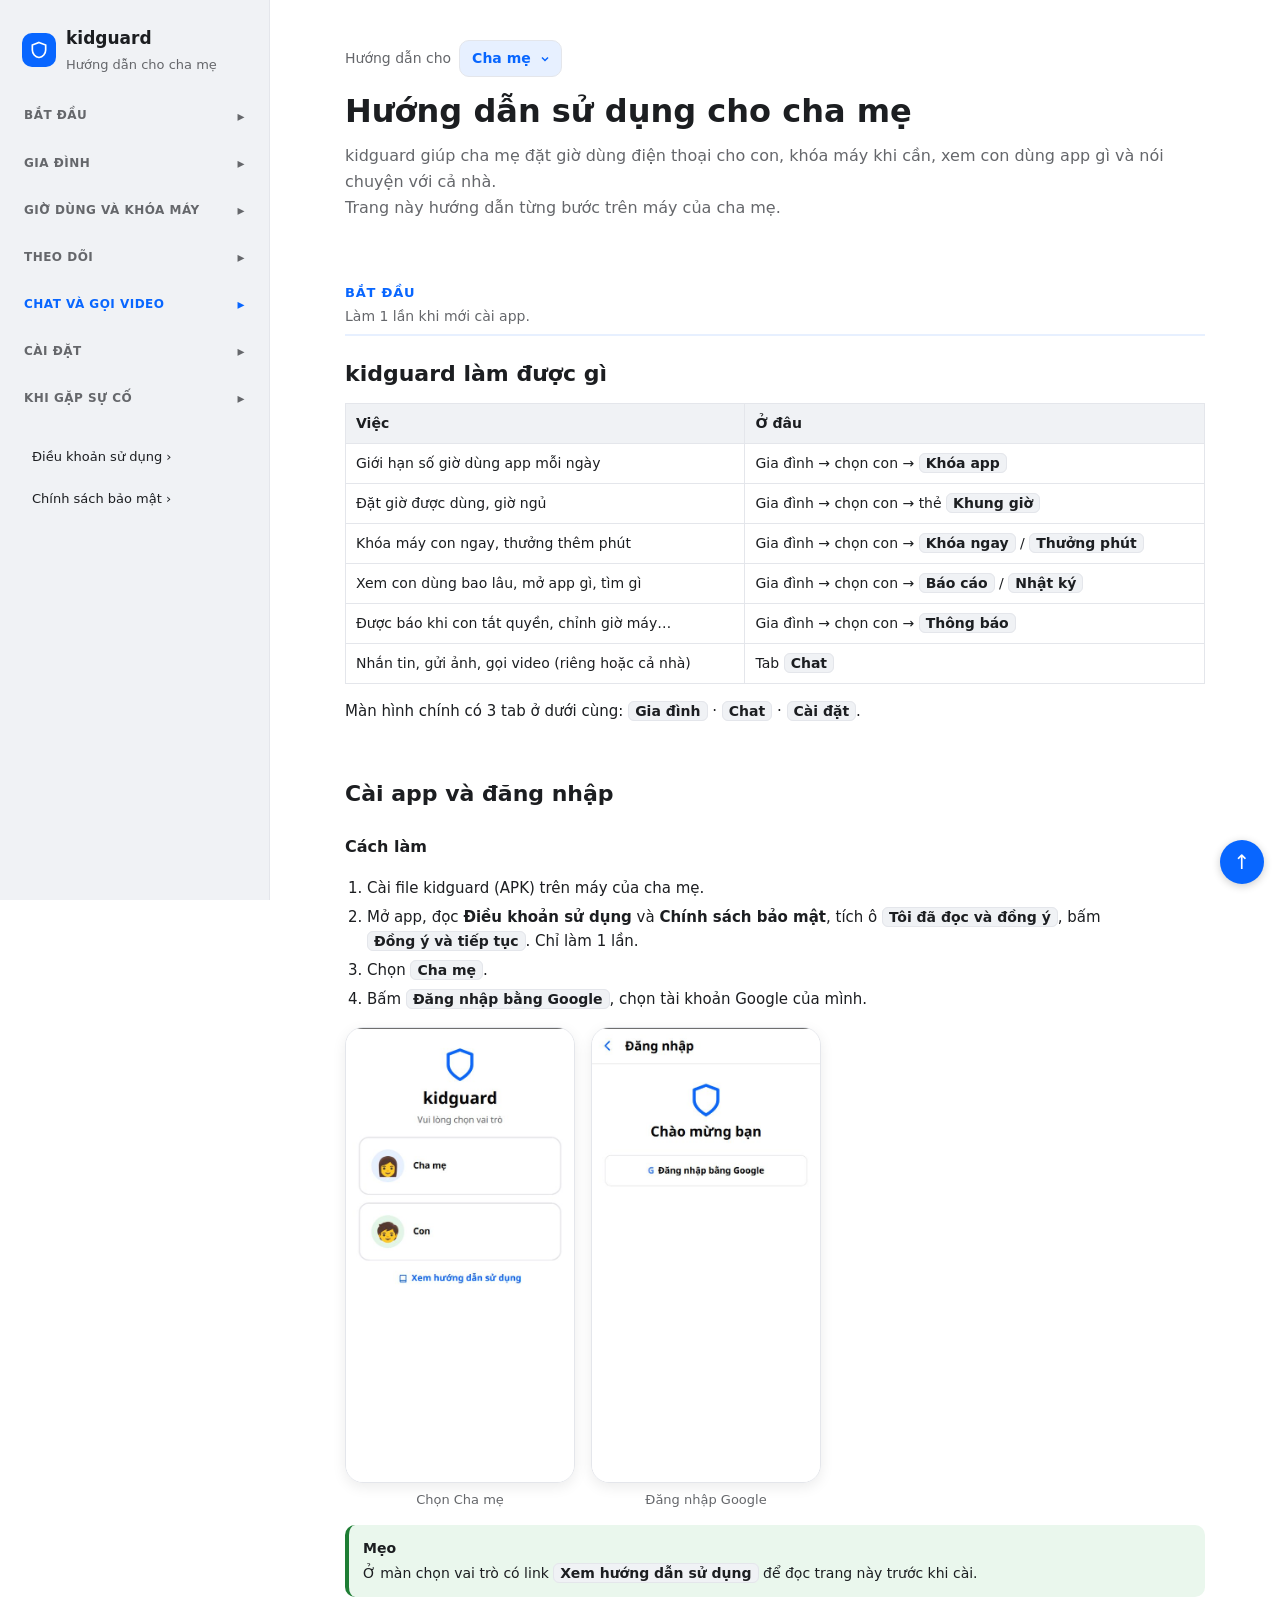
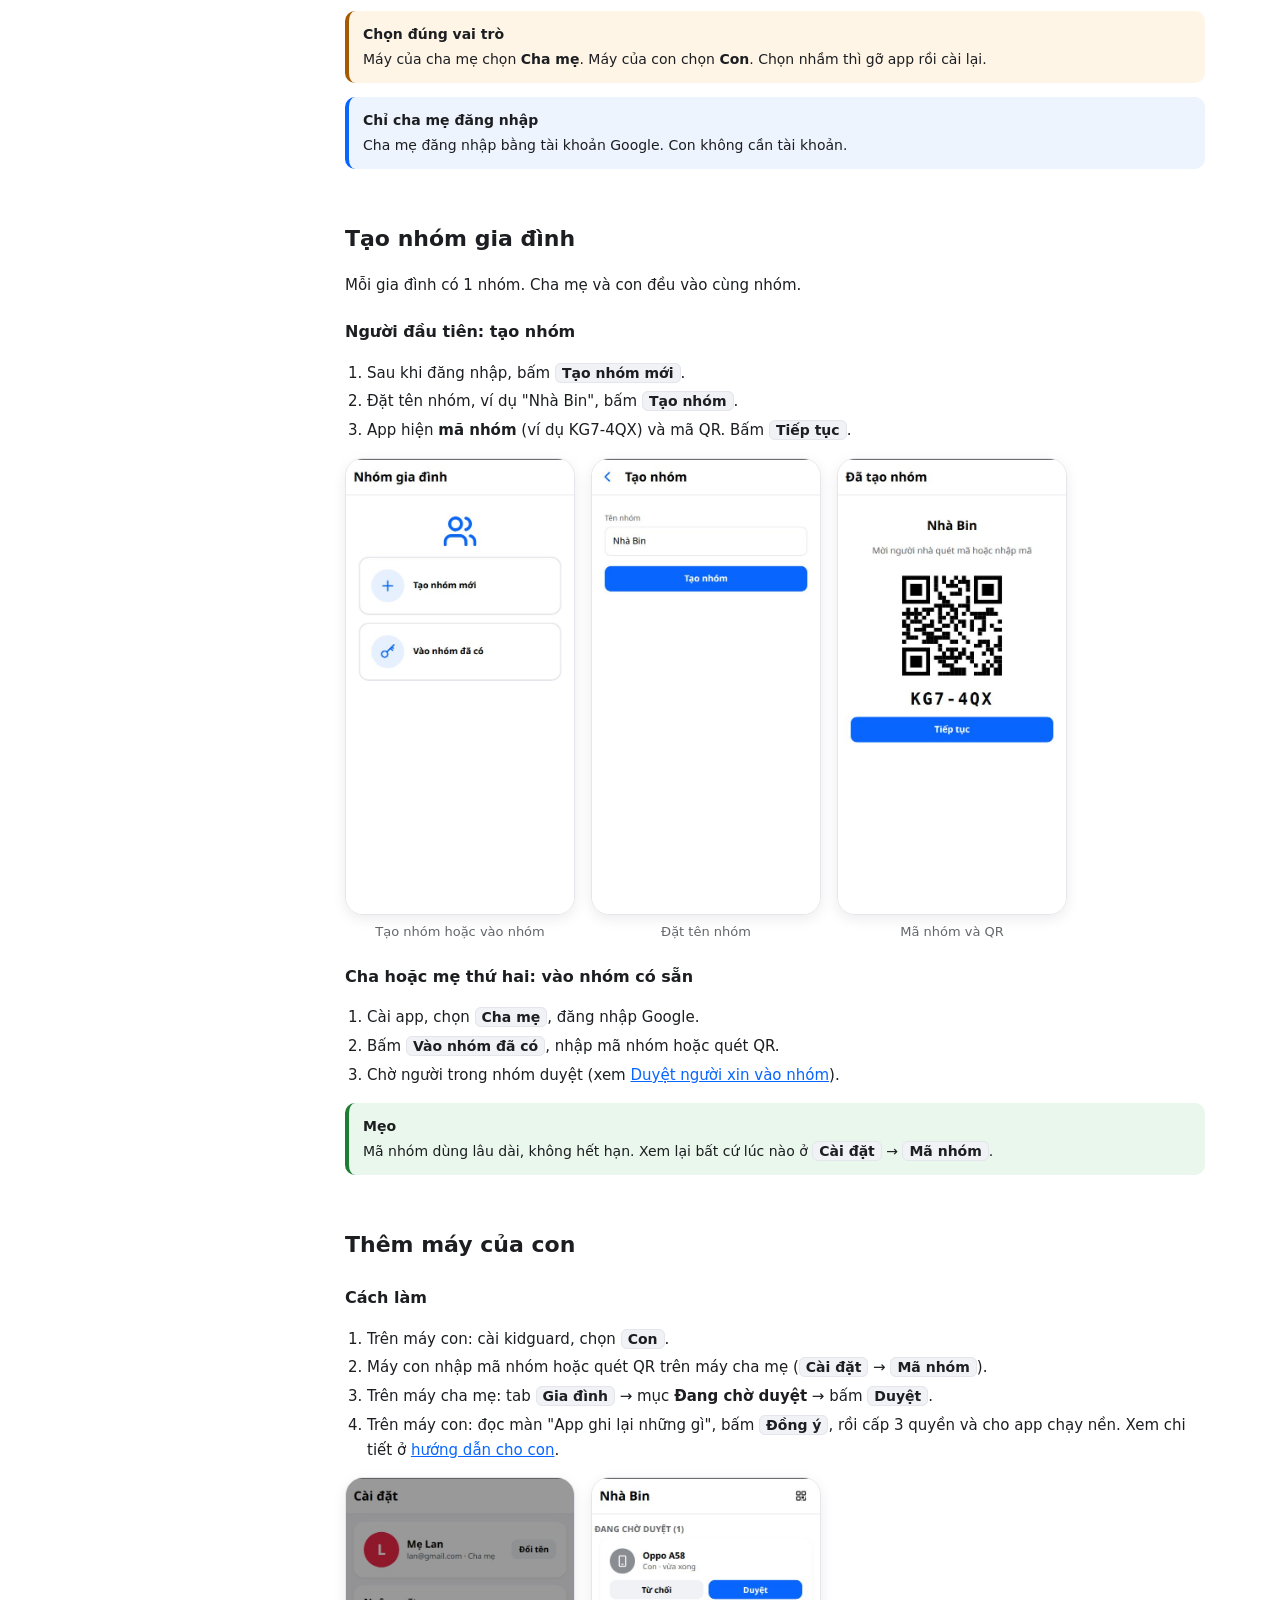
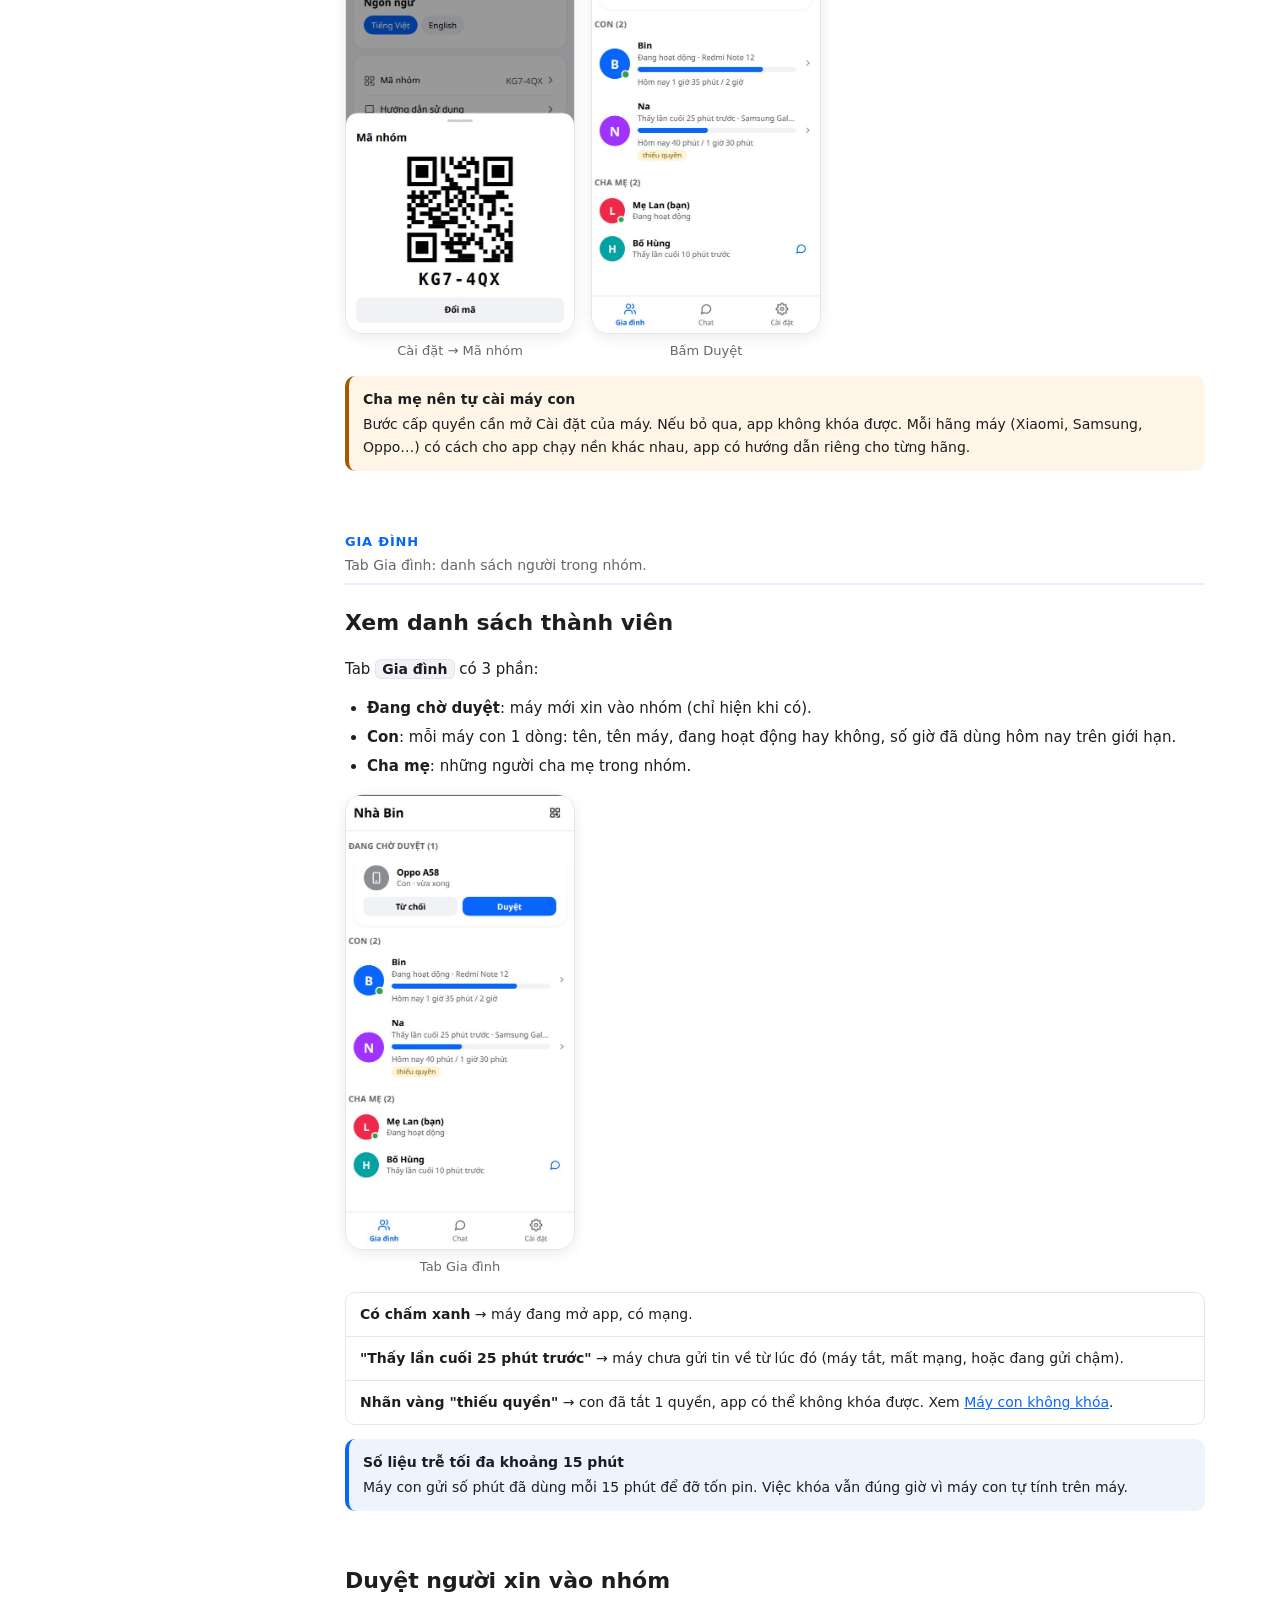
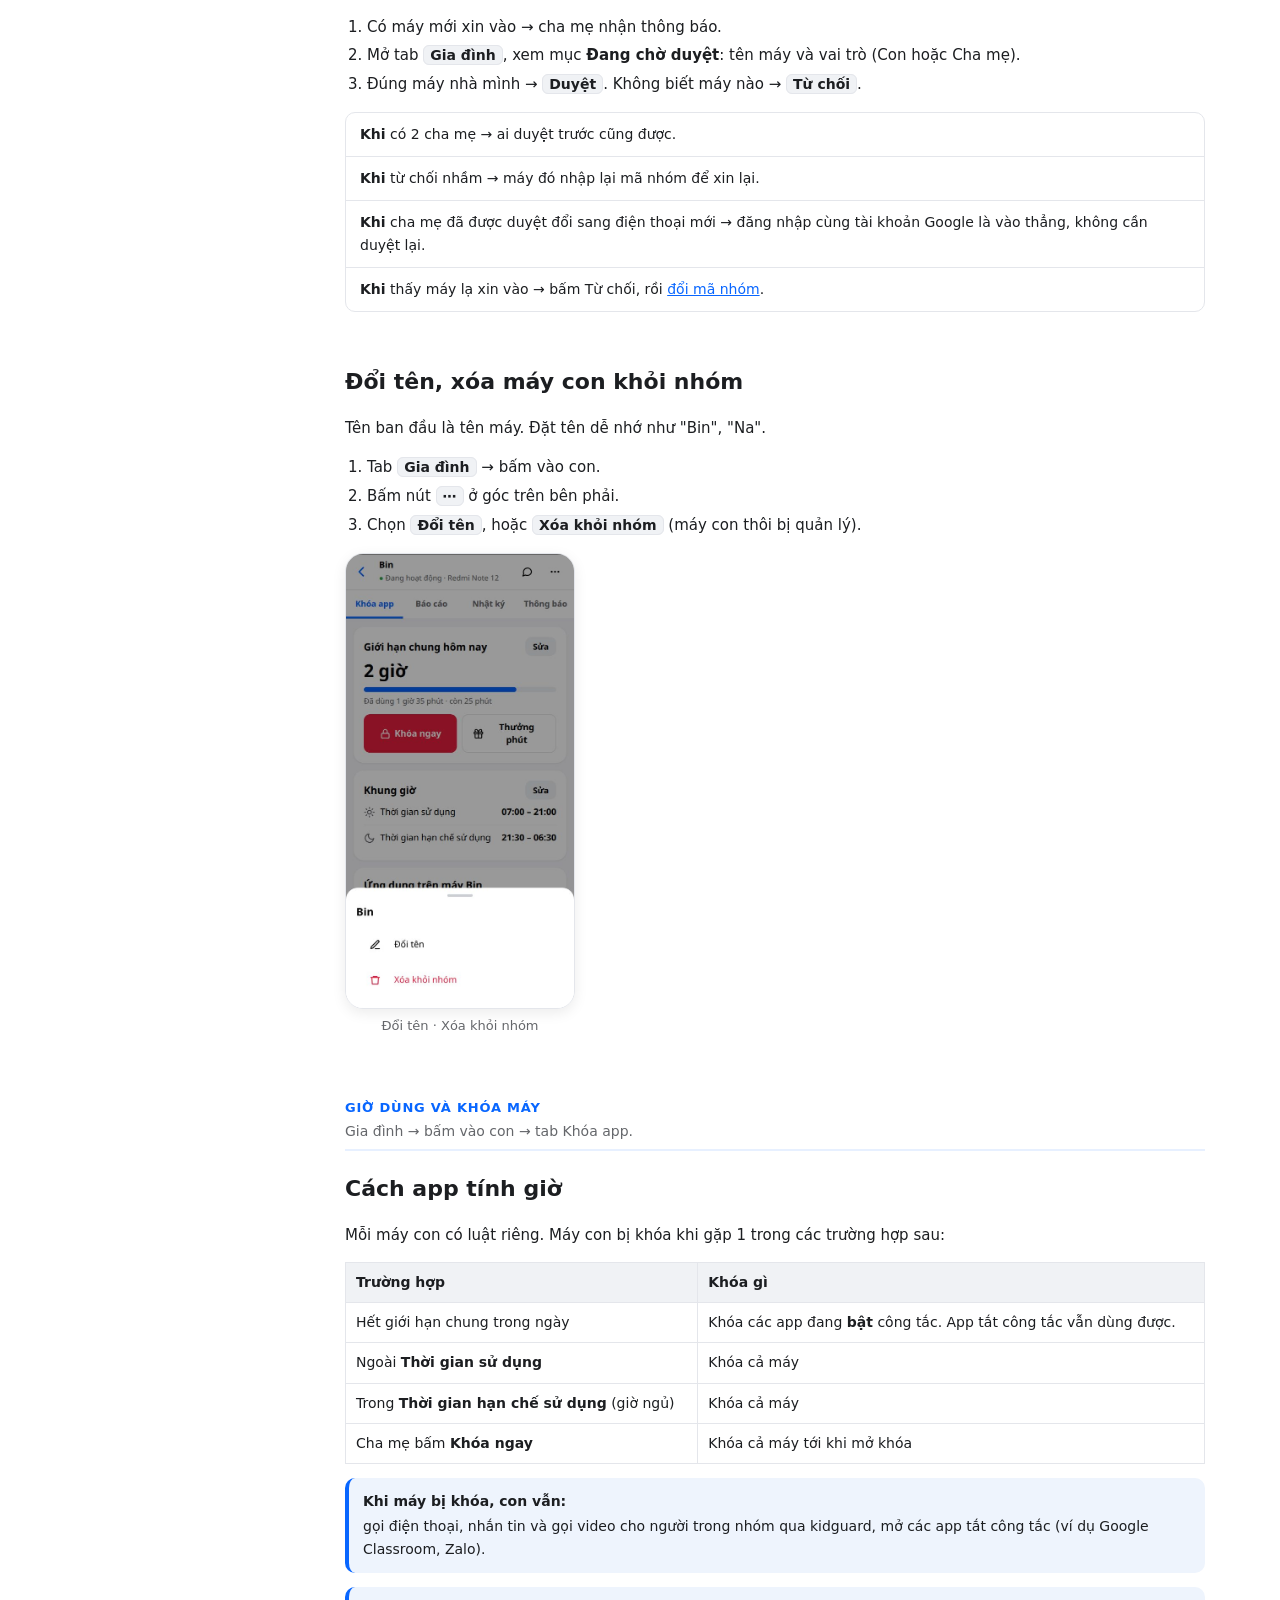
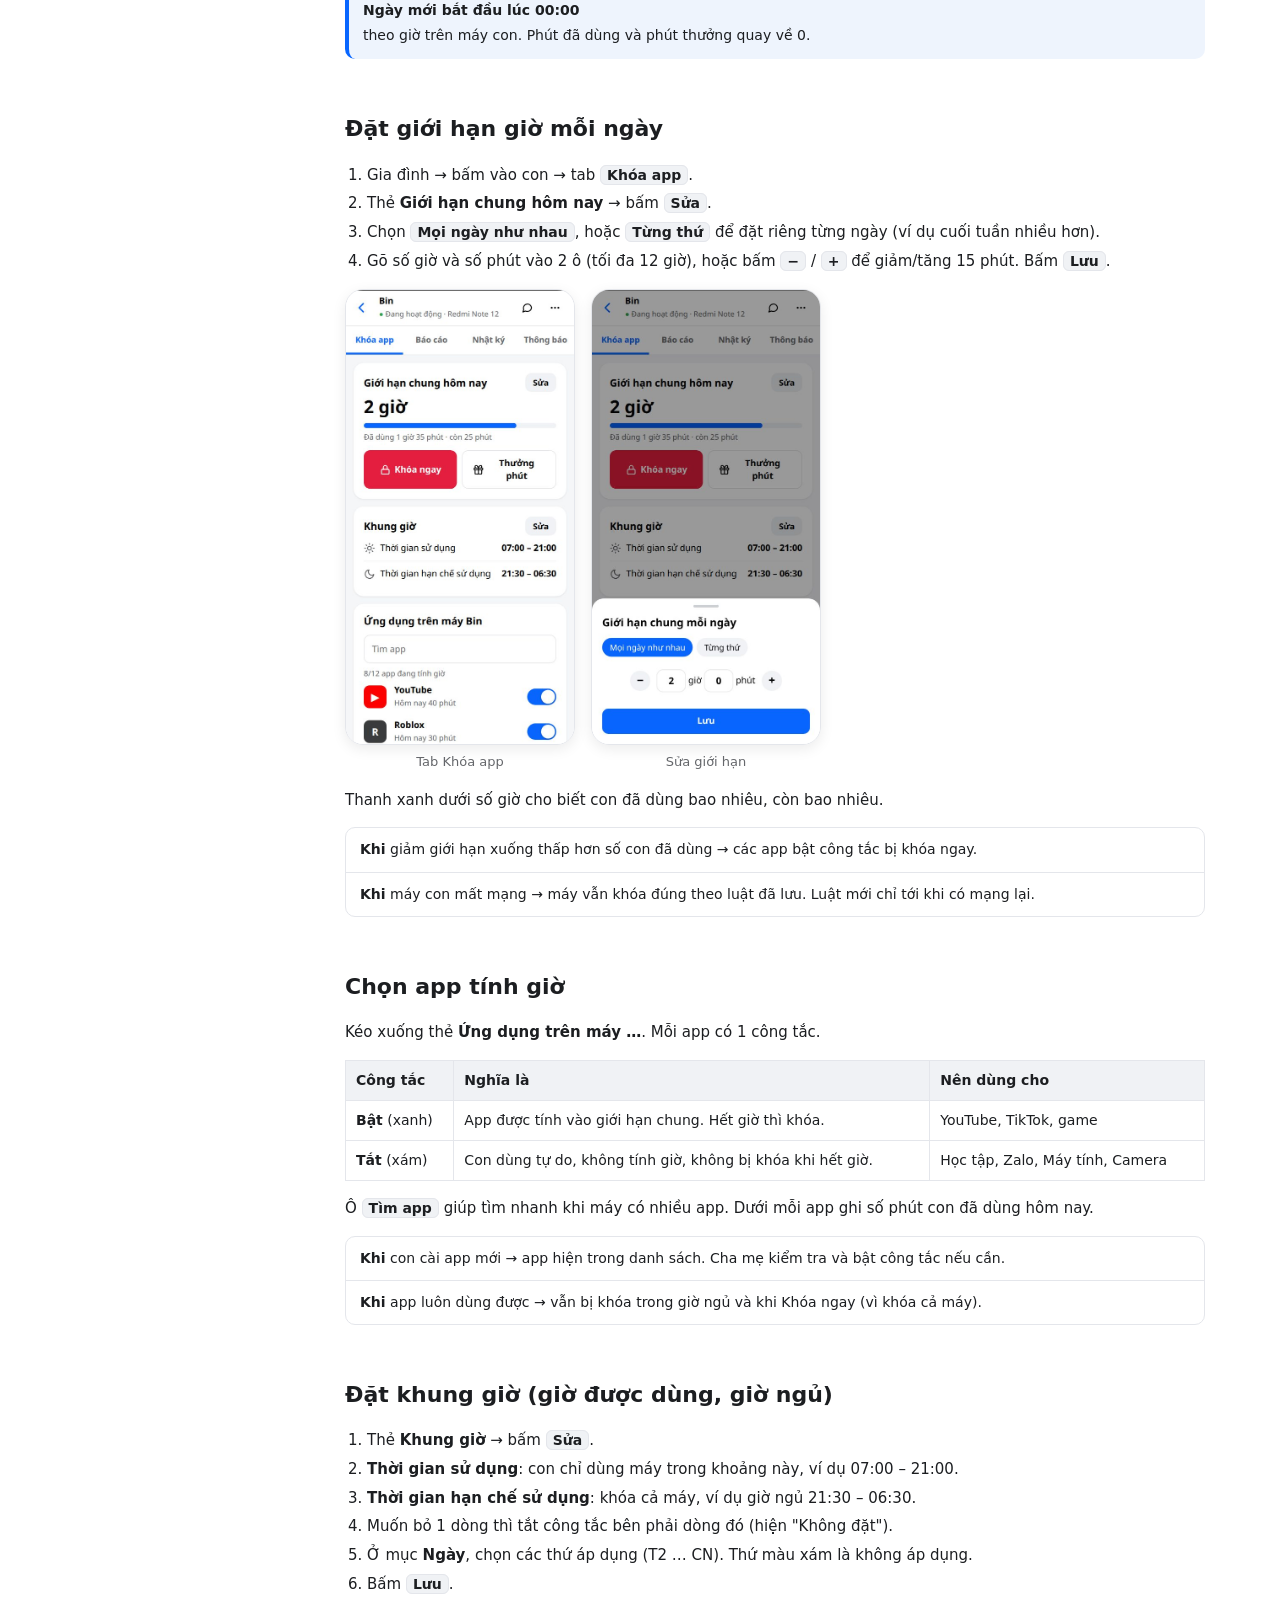
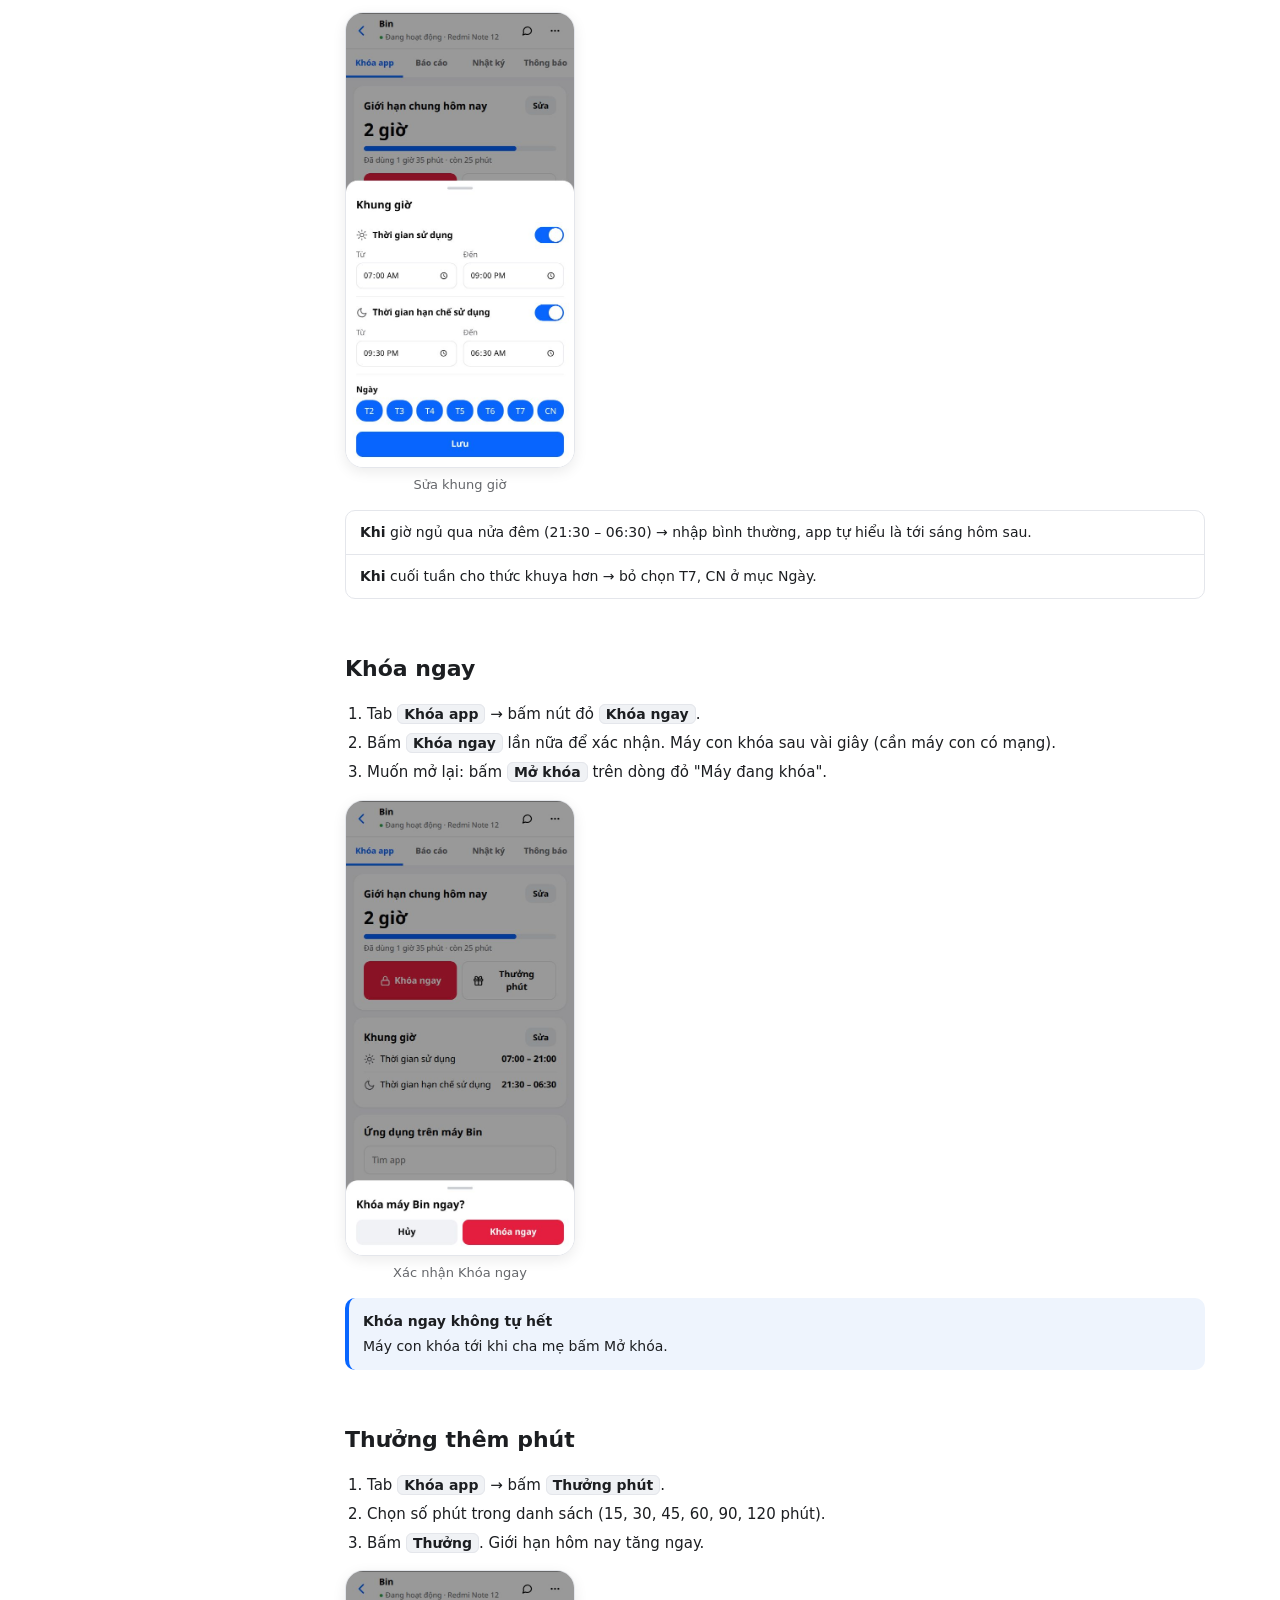
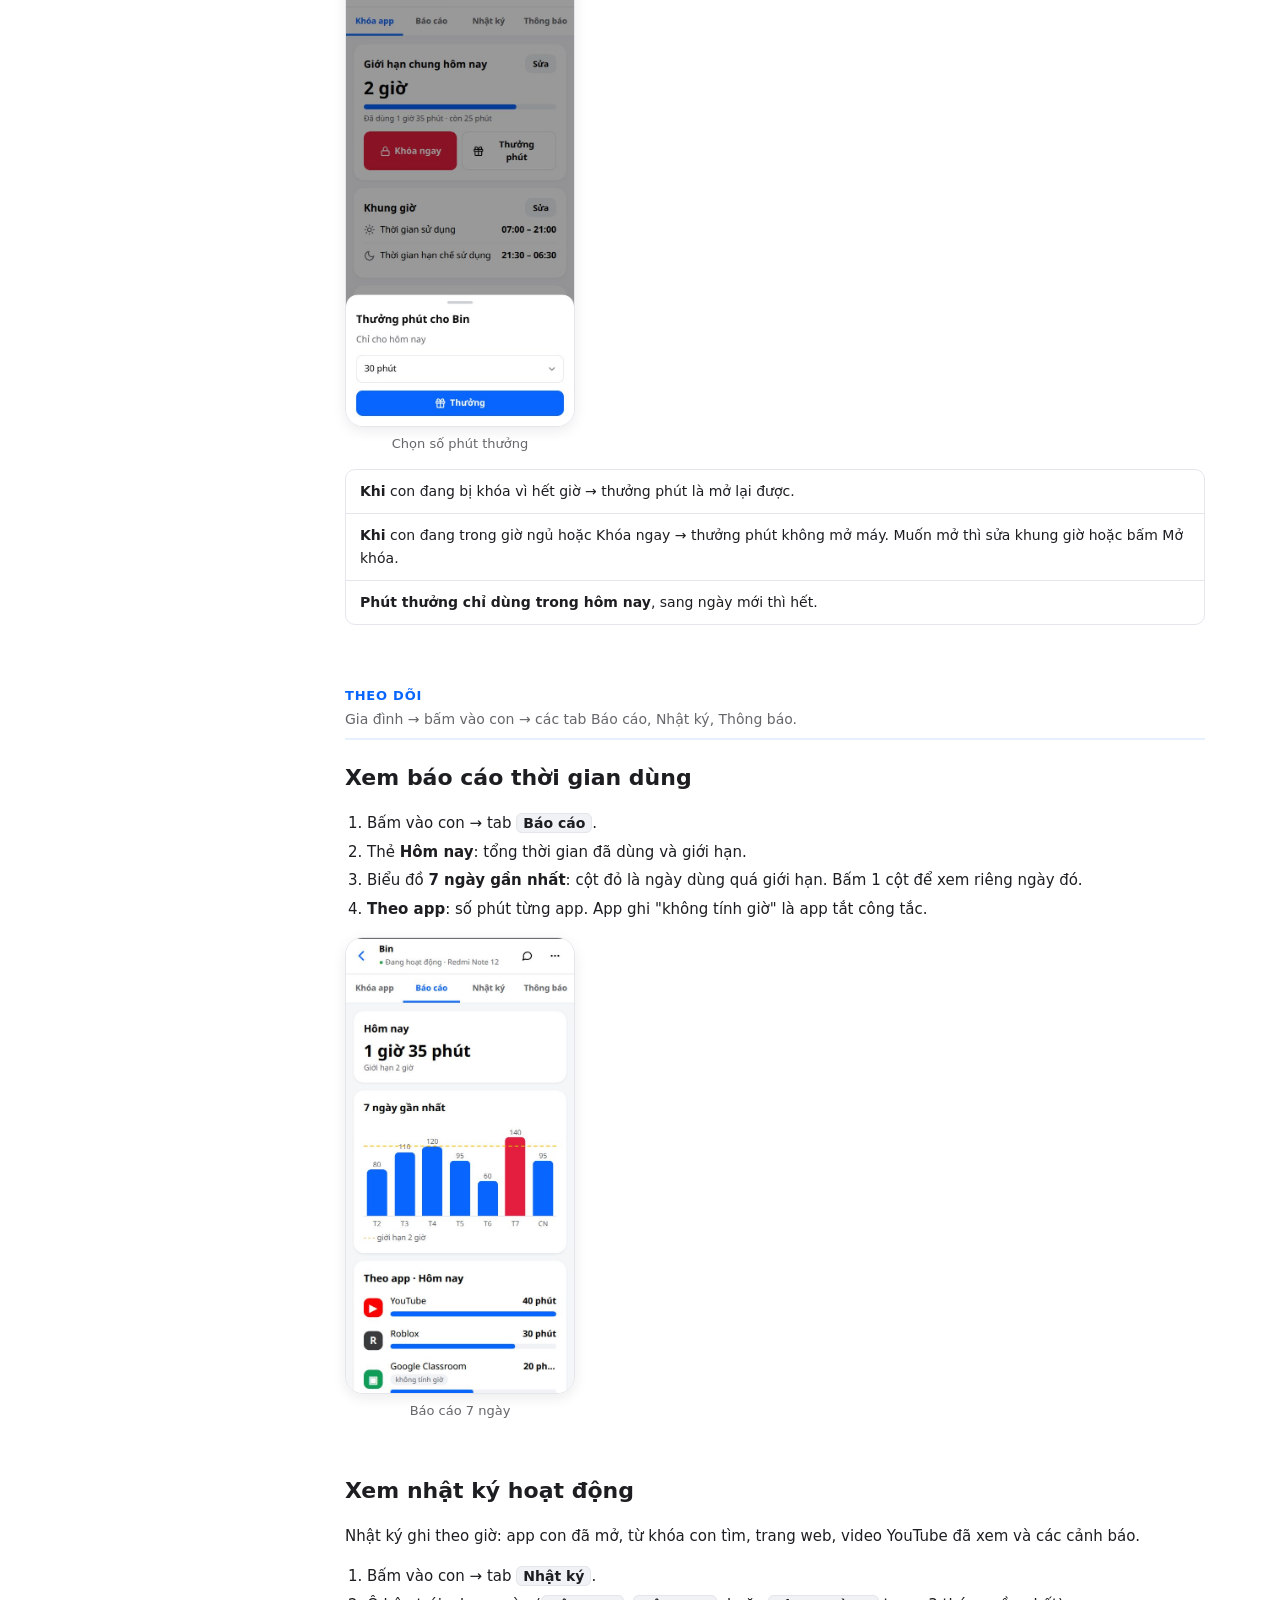
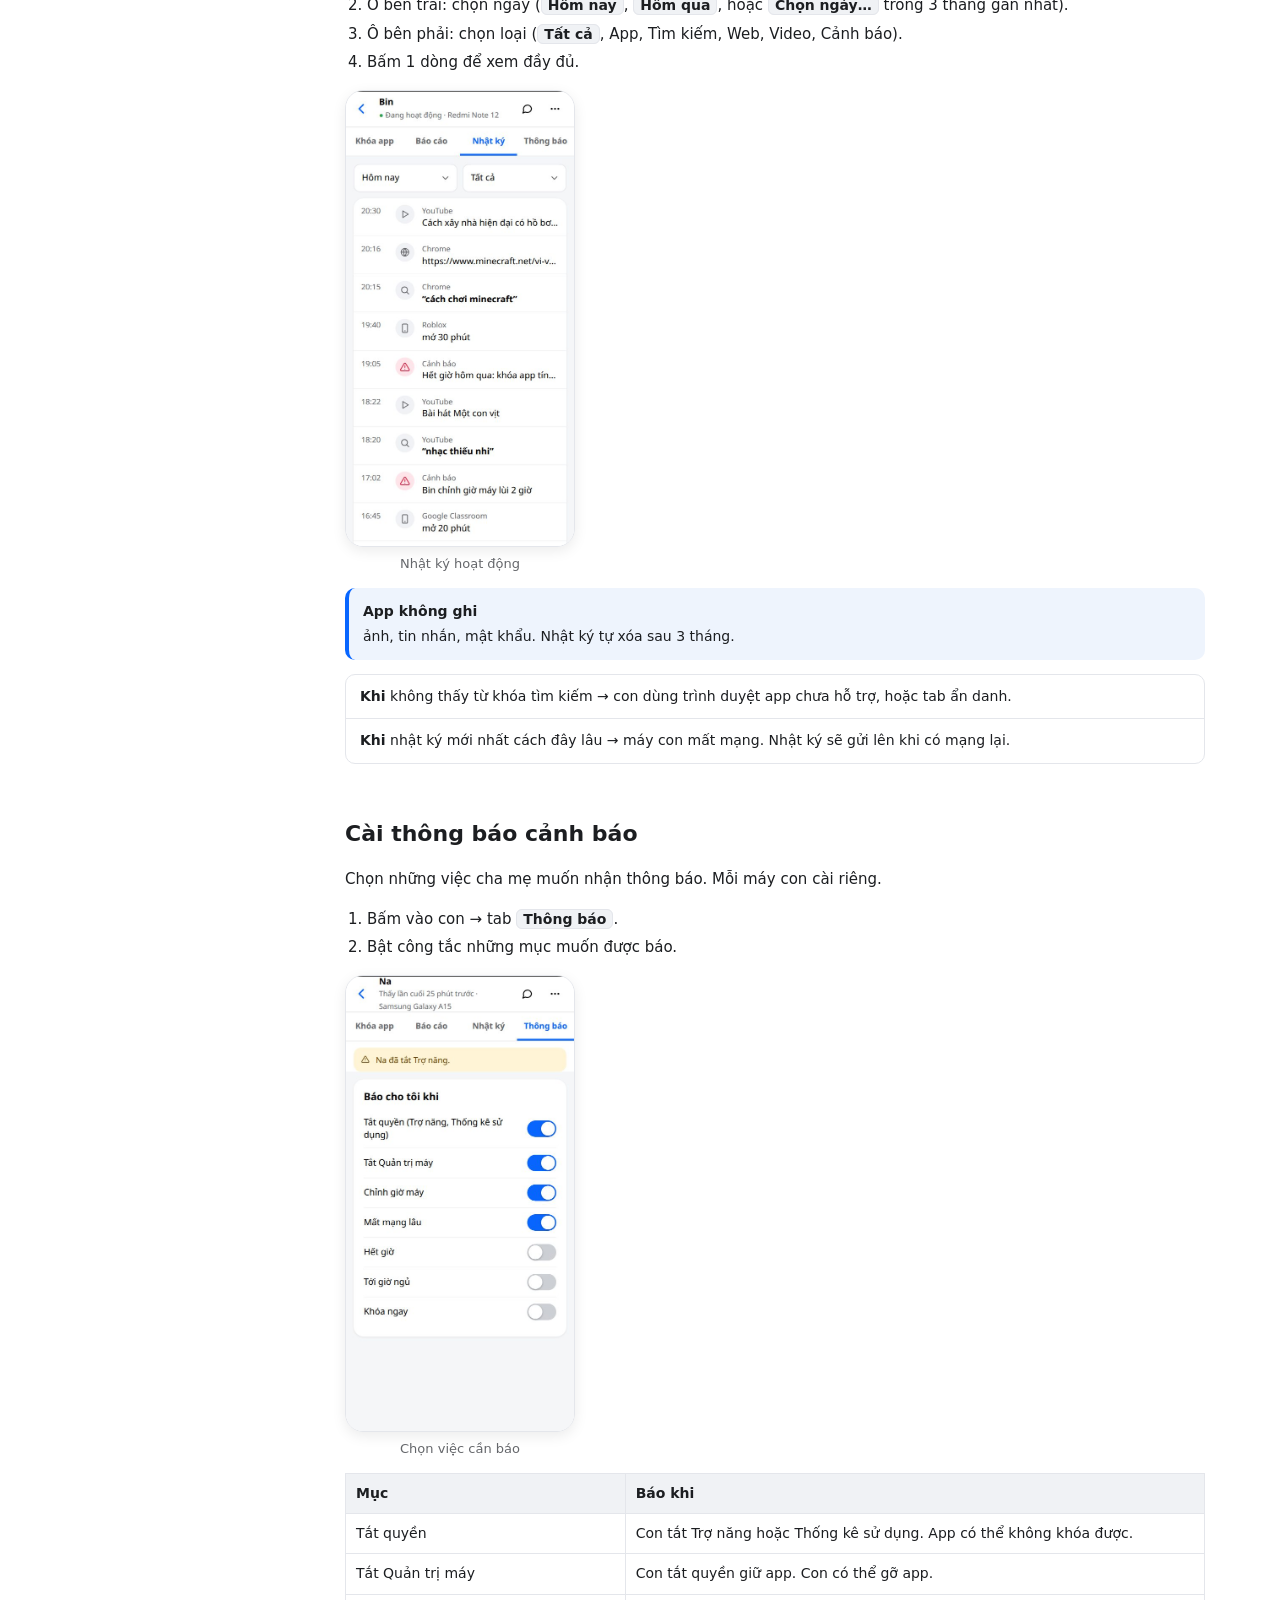
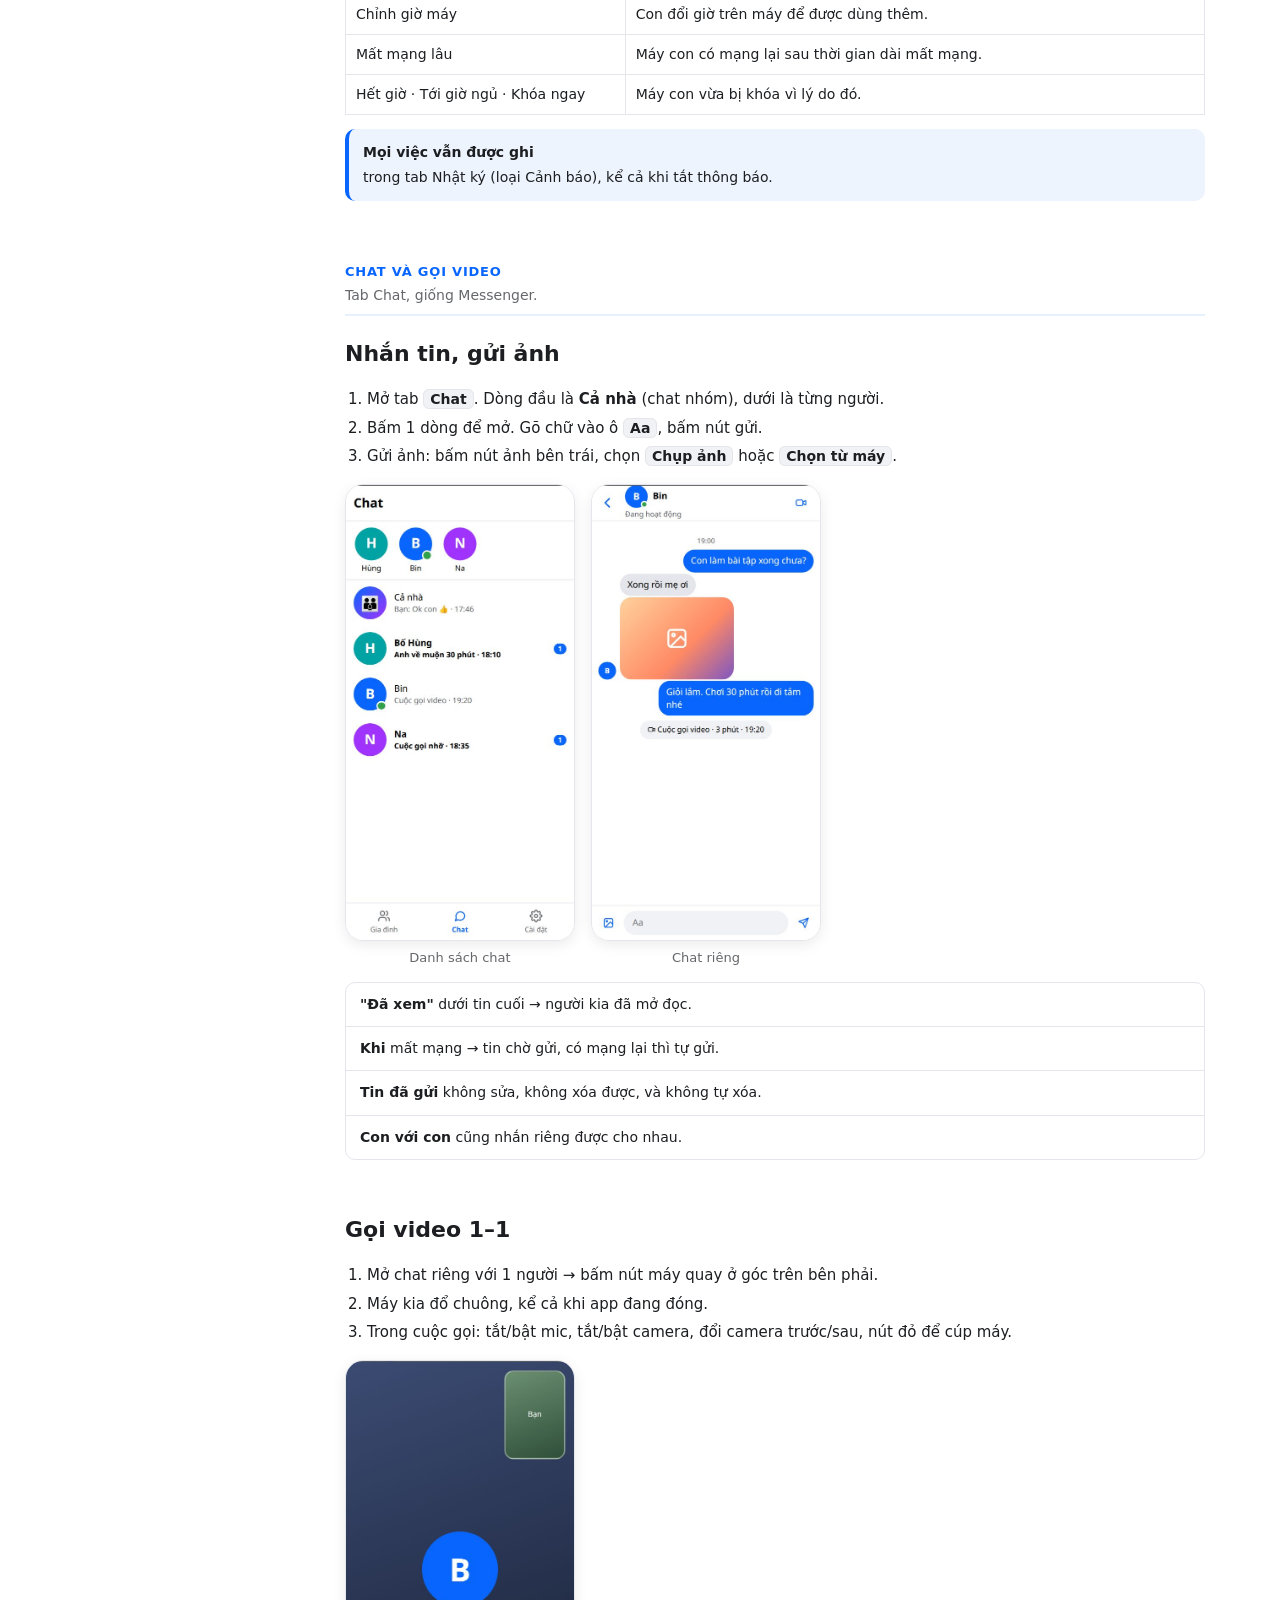
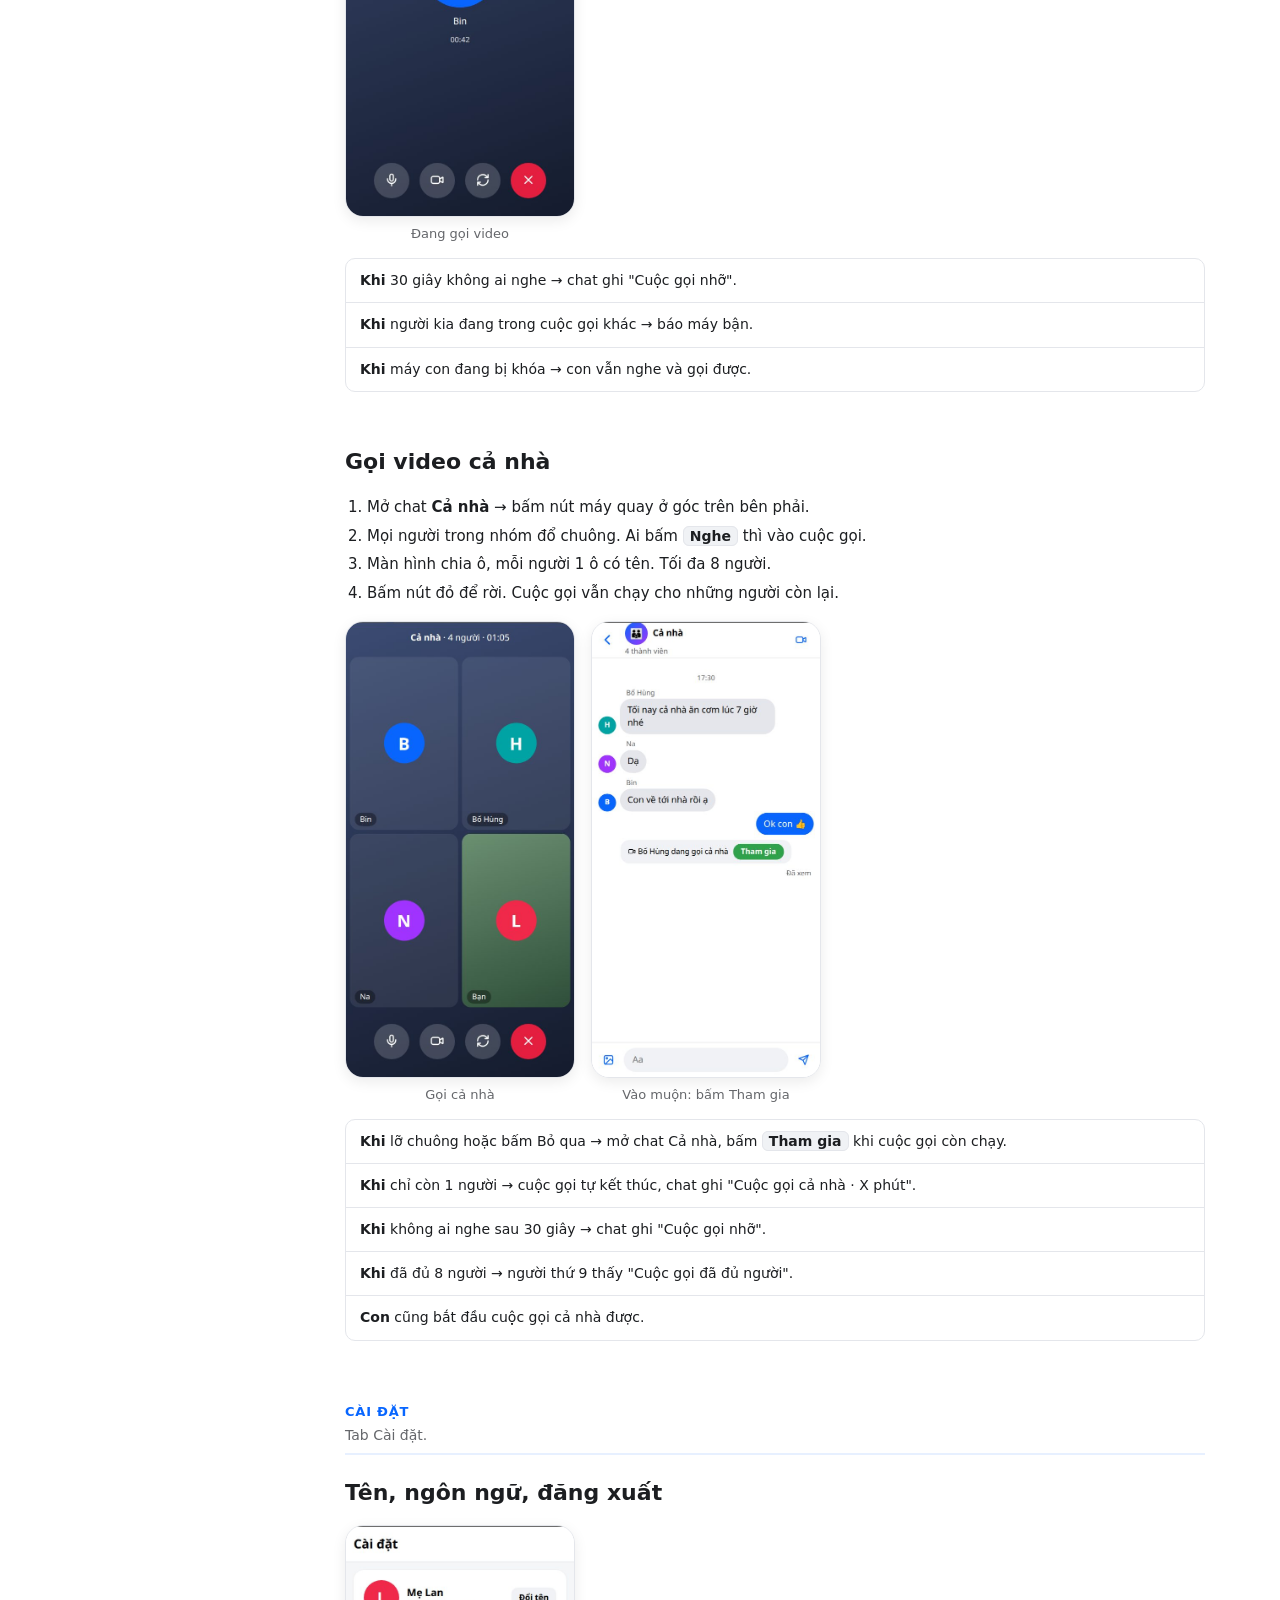
==== commit 59969151: "Sync guide and legal pages: intro line breaks, 2-column permission table, unfolded legal menu Co-Aut" ====
--- a/guide/parent.html
+++ b/guide/parent.html
@@ -22,7 +22,7 @@
       <option value="child.html">Con</option>
     </select></label>
   <h1 class="page">Hướng dẫn sử dụng cho cha mẹ</h1>
-  <p>kidguard giúp cha mẹ đặt giờ dùng điện thoại cho con, khóa máy khi cần, xem con dùng app gì và nói chuyện với cả nhà. Trang này hướng dẫn từng bước trên máy của cha mẹ.</p>
+  <p>kidguard giúp cha mẹ đặt giờ dùng điện thoại cho con, khóa máy khi cần, xem con dùng app gì và nói chuyện với cả nhà.<br>Trang này hướng dẫn từng bước trên máy của cha mẹ.</p>
 
   <!-- ================= BẮT ĐẦU ================= -->
   <div class="part"><h1>Bắt đầu</h1><p>Làm 1 lần khi mới cài app.</p></div>
--- a/guide/guide.css
+++ b/guide/guide.css
@@ -28,7 +28,17 @@
 .brand .logo { width: 34px; height: 34px; border-radius: 10px; background: var(--brand); color: #fff; display: flex; align-items: center; justify-content: center; }
 .brand b { display: block; font-size: 17px; }
 .brand span { font-size: 13px; color: var(--muted); }
-.side p { margin: 18px 8px 6px; font-size: 12px; font-weight: 700; color: var(--muted); text-transform: uppercase; letter-spacing: .04em; }
+.side .grp { display: flex; justify-content: space-between; align-items: center; width: 100%; margin-top: 4px; padding: 10px; border: 0; border-radius: 8px; background: none; font: inherit; font-size: 12px; font-weight: 700; color: var(--muted); text-transform: uppercase; letter-spacing: .04em; text-align: left; cursor: pointer; }
+.side .grp::after { content: "▸"; font-size: 14px; }
+.side .grp.open::after { content: "▾"; }
+.side .grp:hover { background: #e4e6eb; }
+.side .grp.active { color: var(--brand); }
+.side .grp-items { display: none; margin-bottom: 8px; }
+.side .grp.open + .grp-items { display: block; }
+/* Short pages (terms, privacy): every part stays open, no fold arrow. */
+.no-fold .side .grp { cursor: default; pointer-events: none; }
+.no-fold .side .grp::after { content: none; }
+.no-fold .side .grp-items { display: block; }
 .side a { display: block; padding: 6px 10px; border-radius: 8px; color: var(--text); text-decoration: none; font-size: 14px; }
 .side a:hover { background: #e4e6eb; }
 .side a.active { background: var(--brand-soft); color: var(--brand); font-weight: 600; }
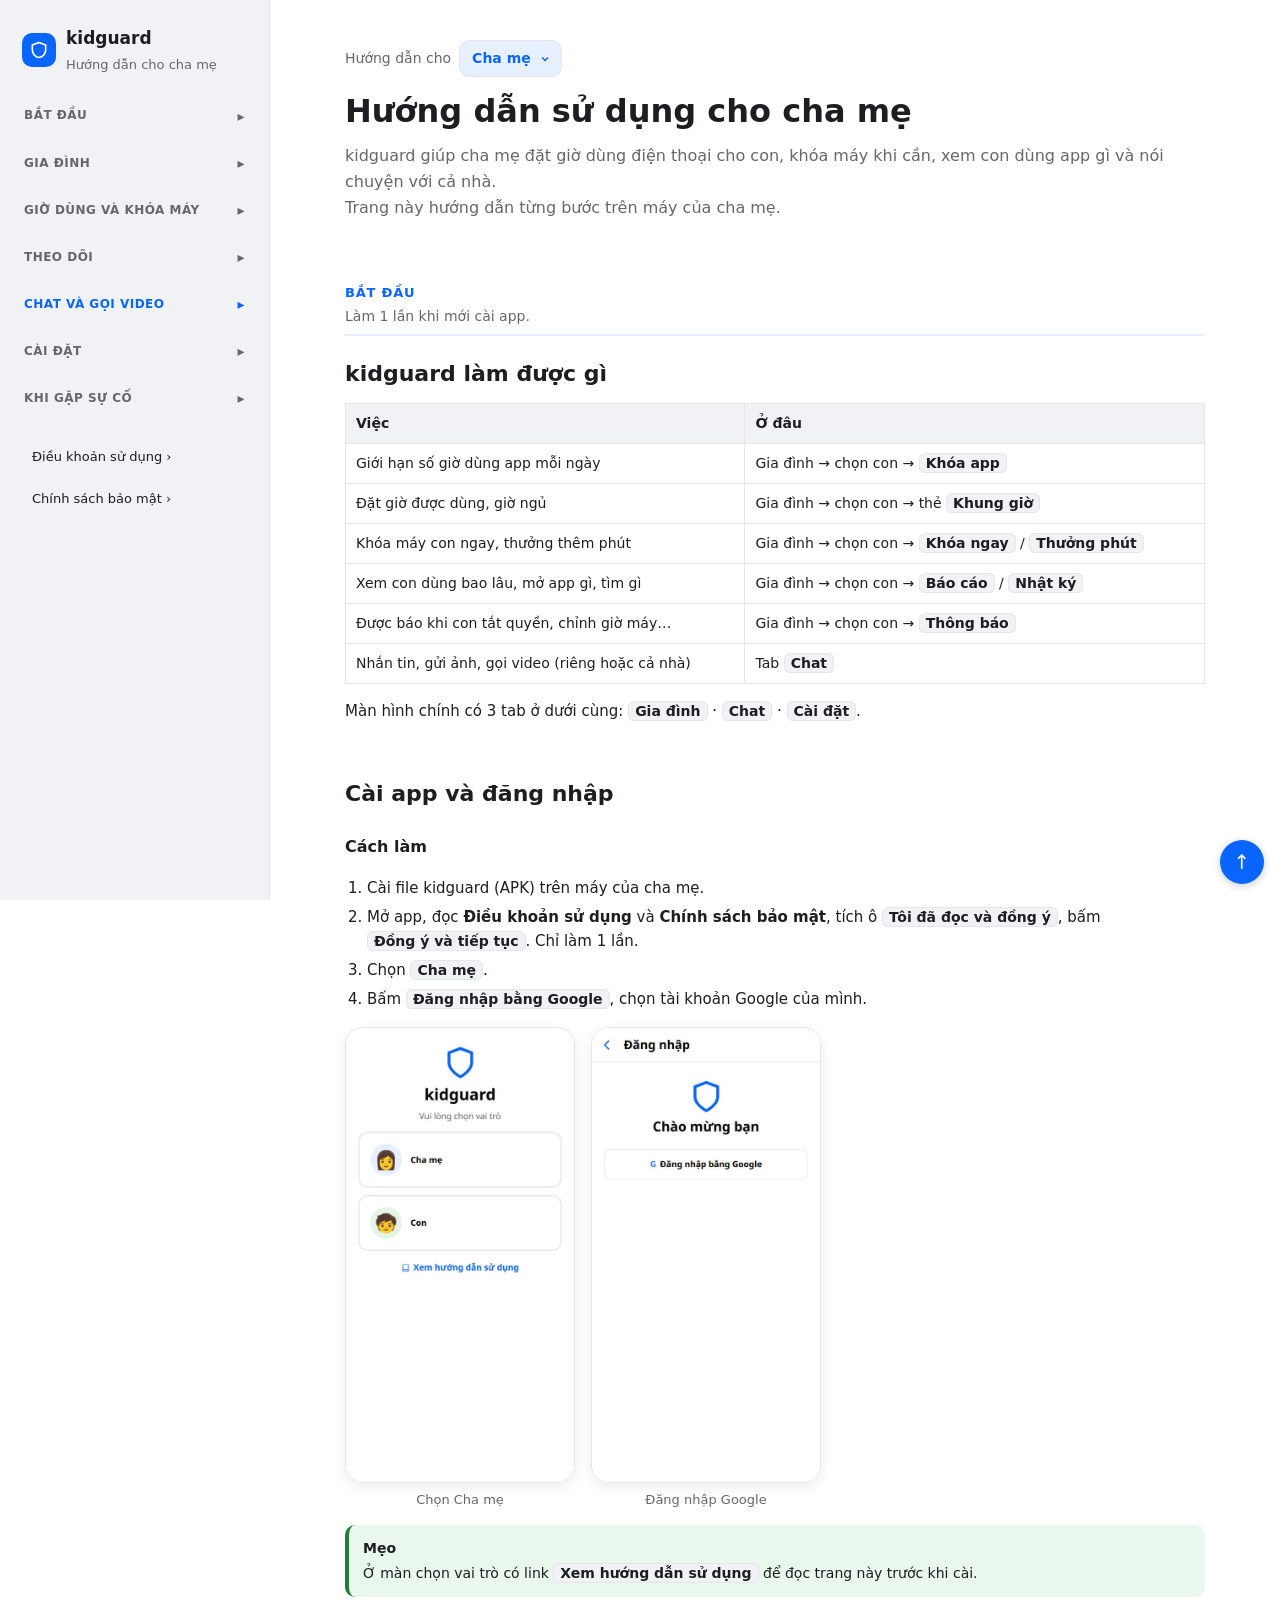
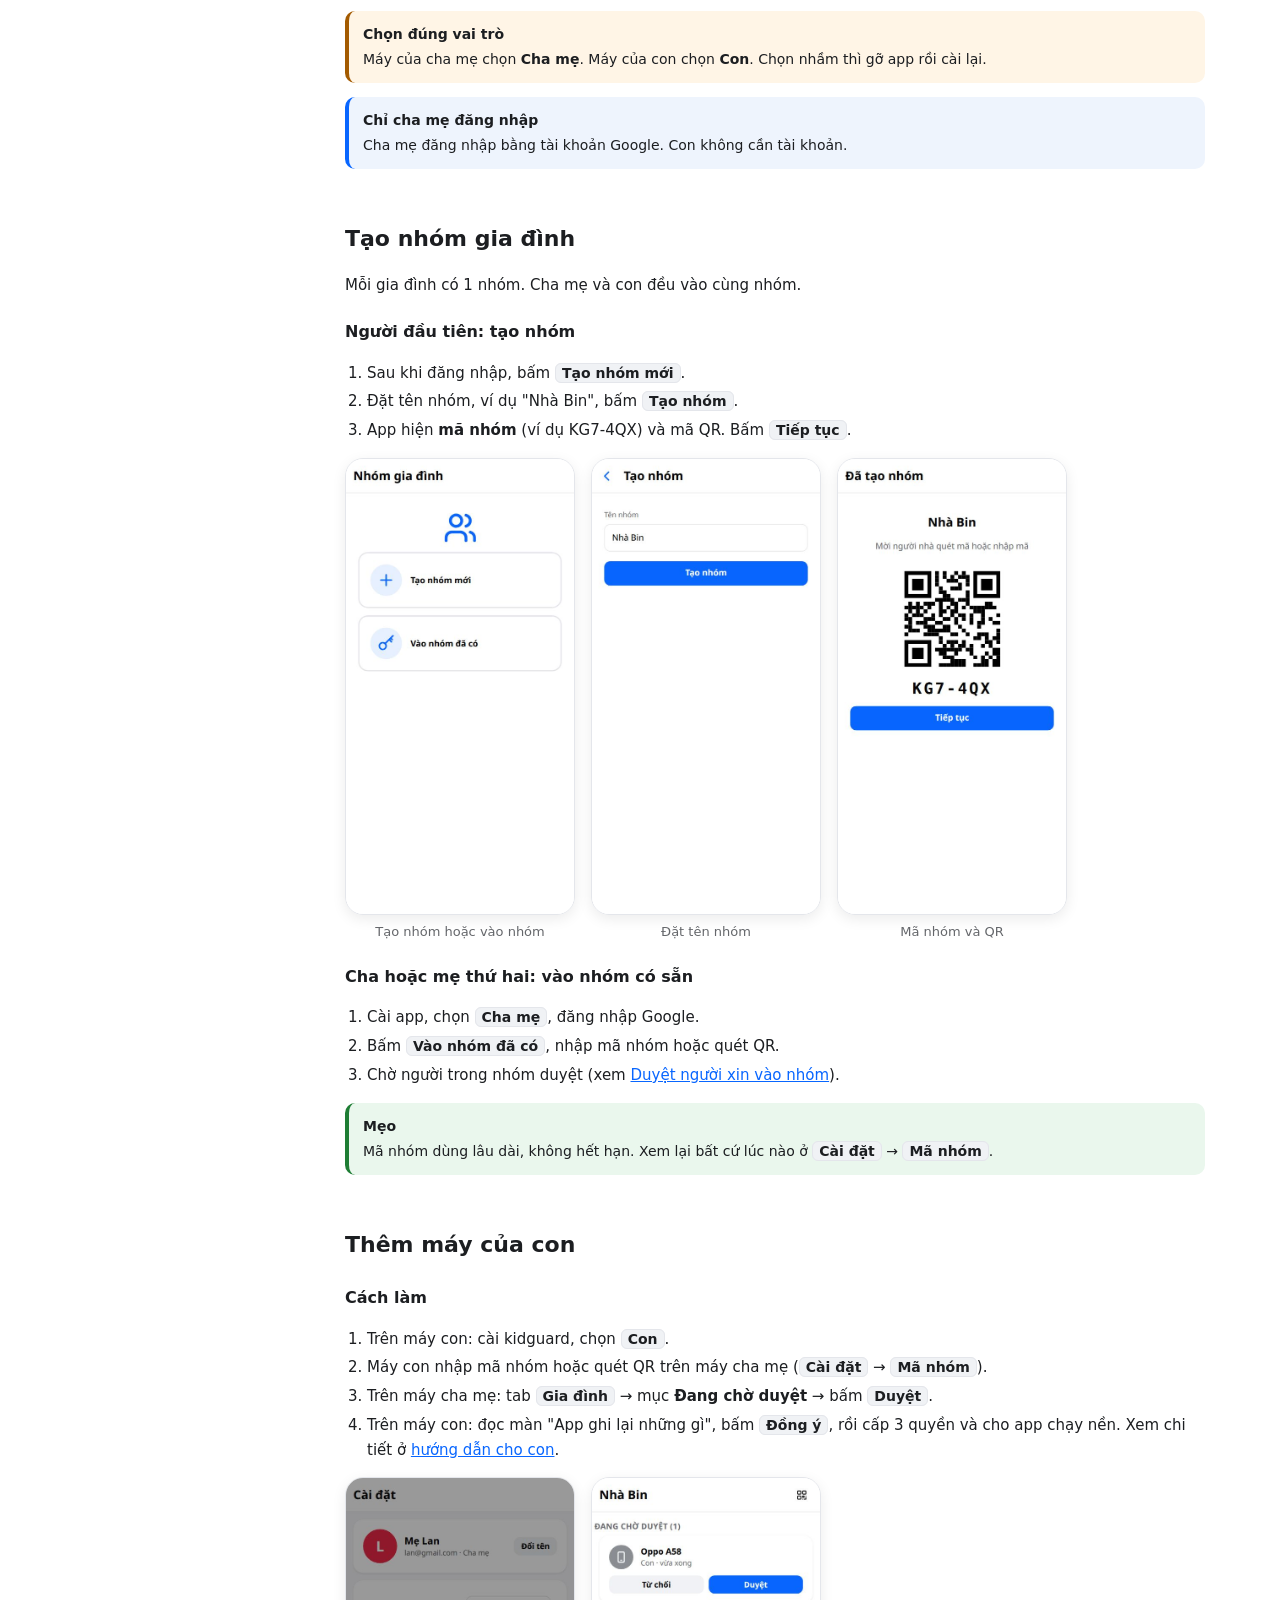
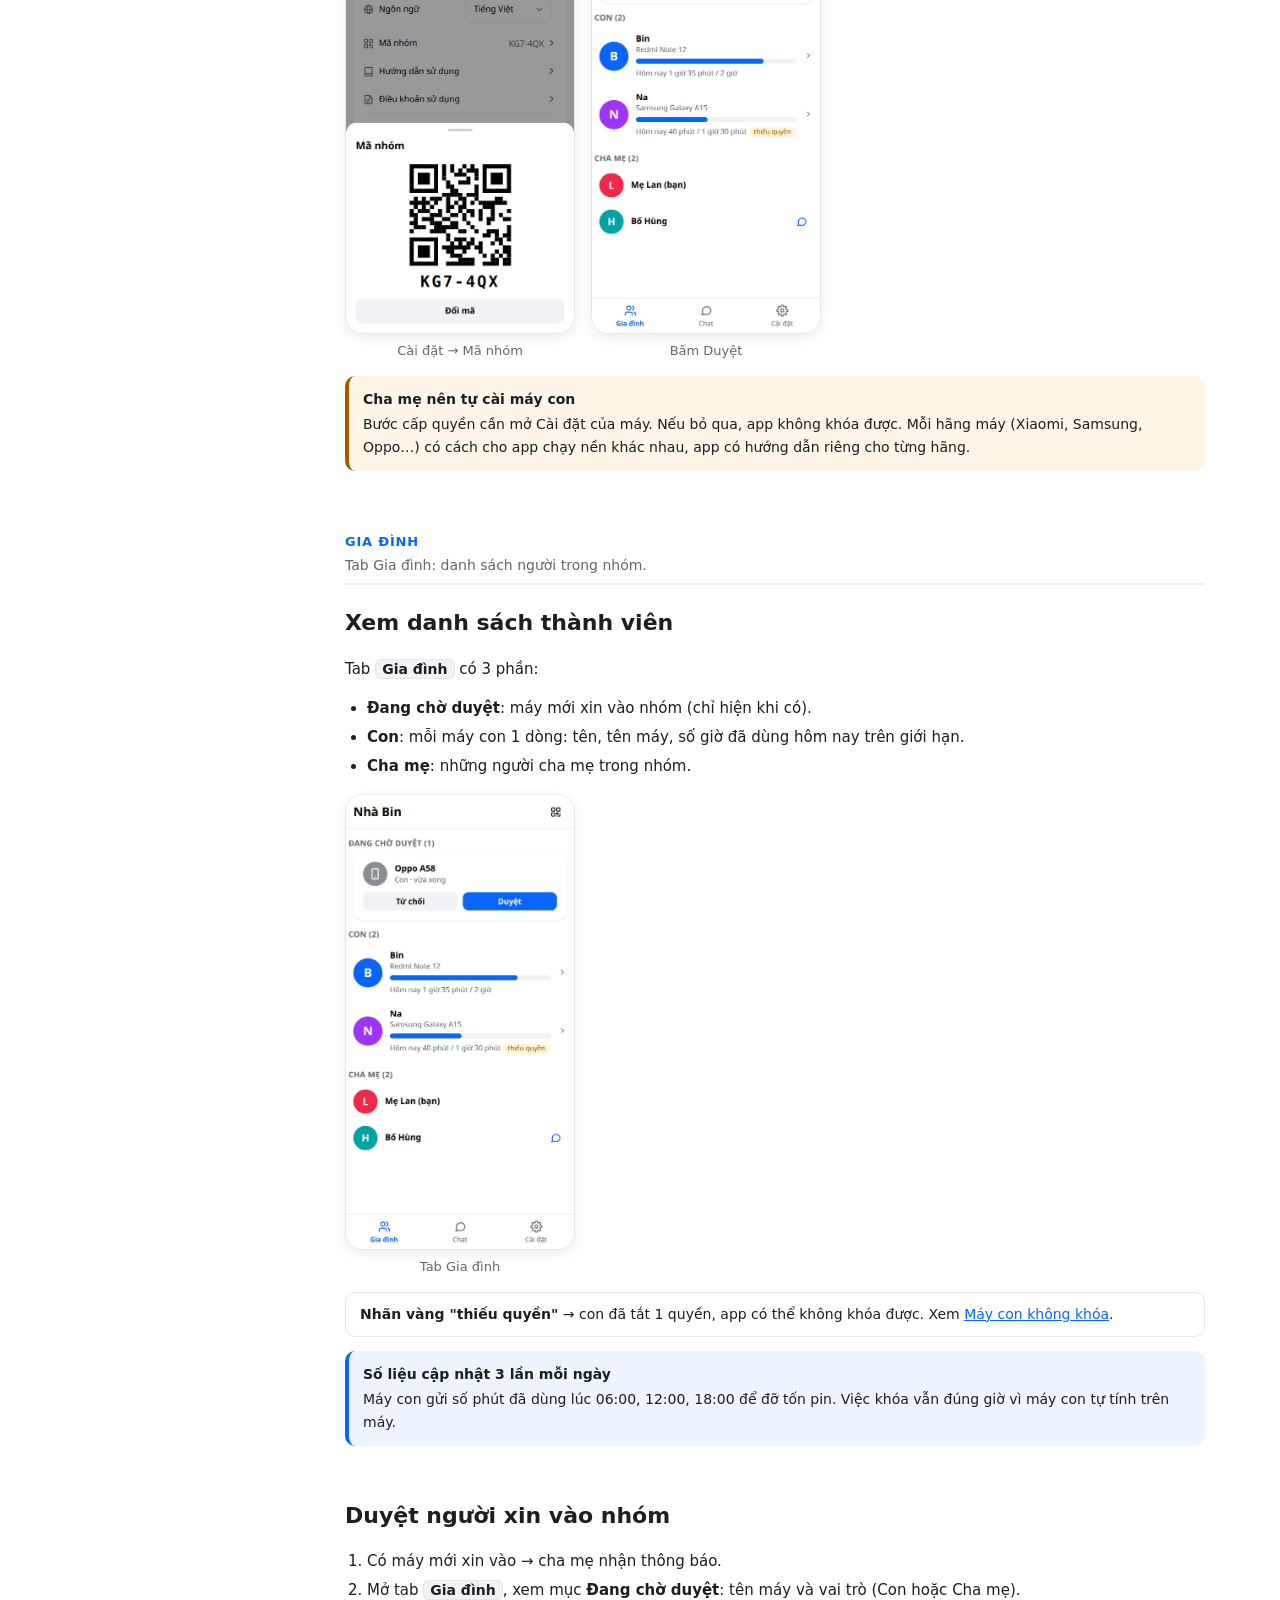
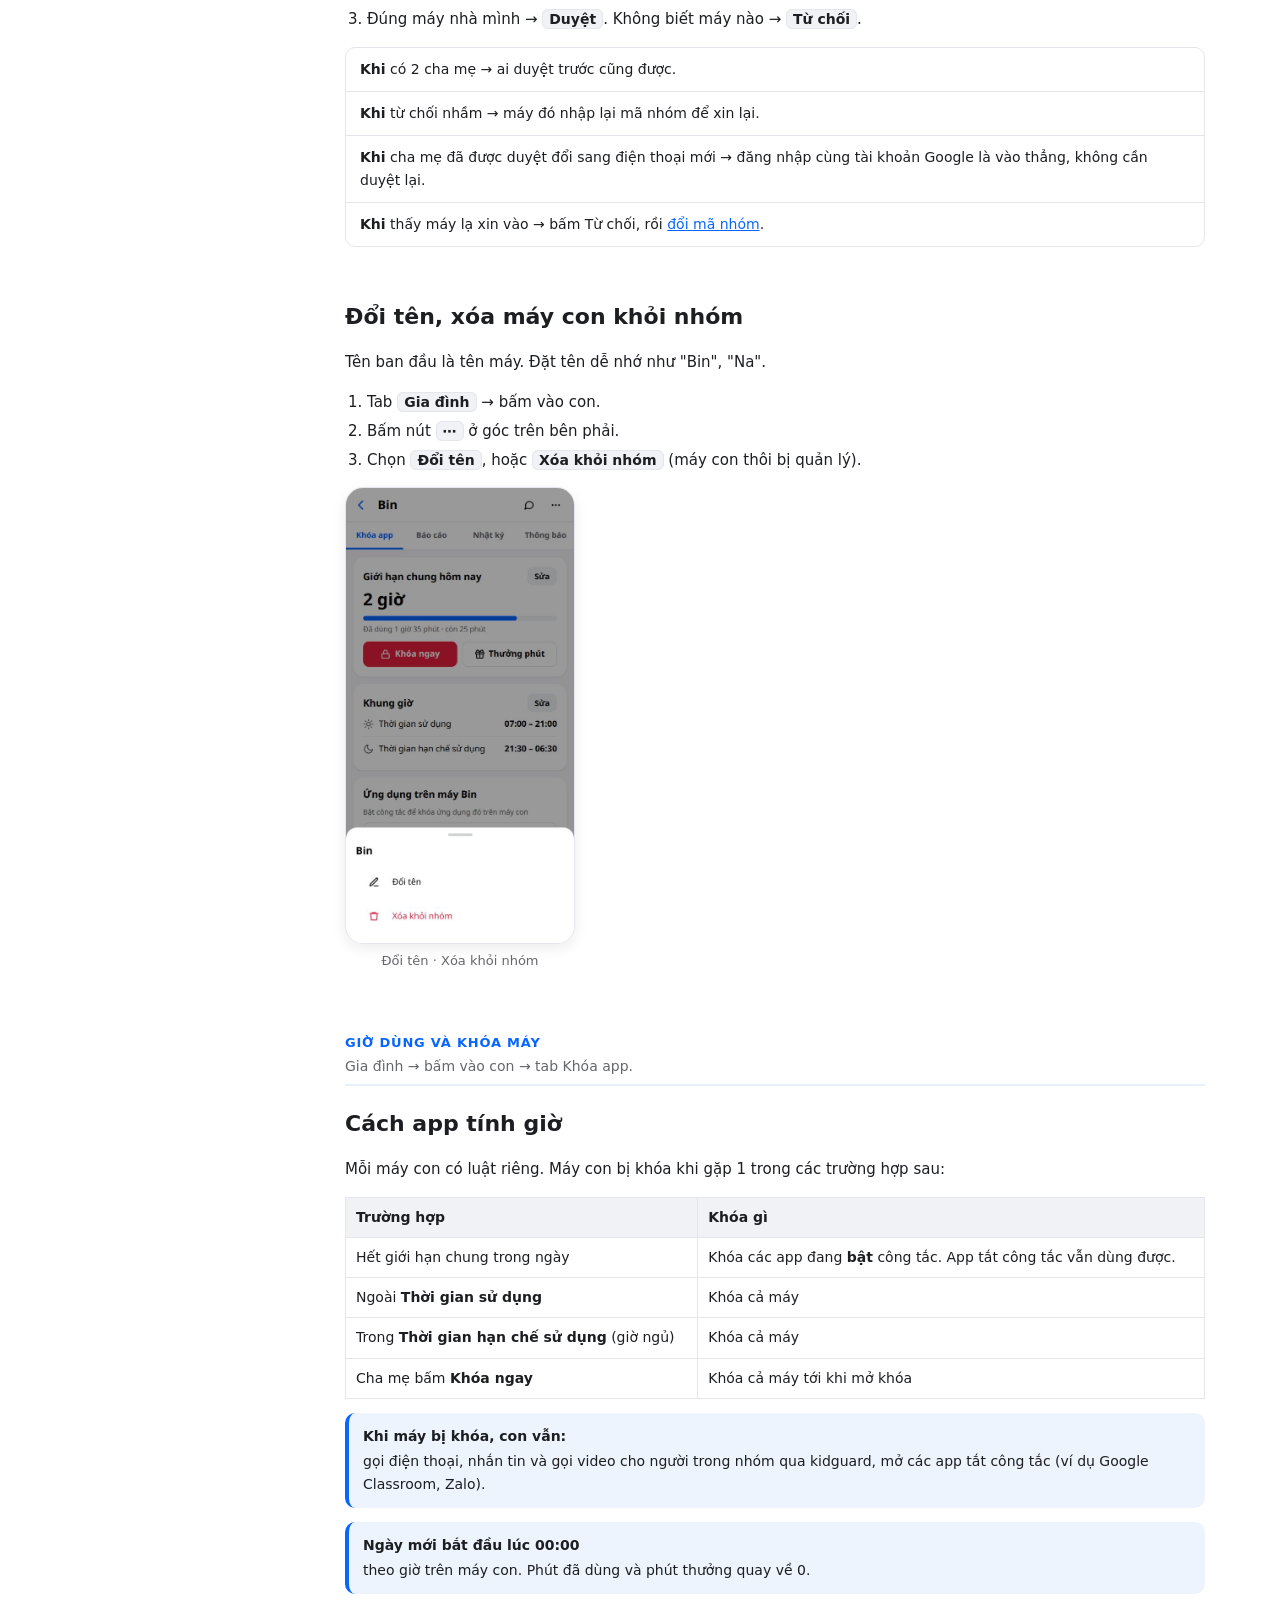
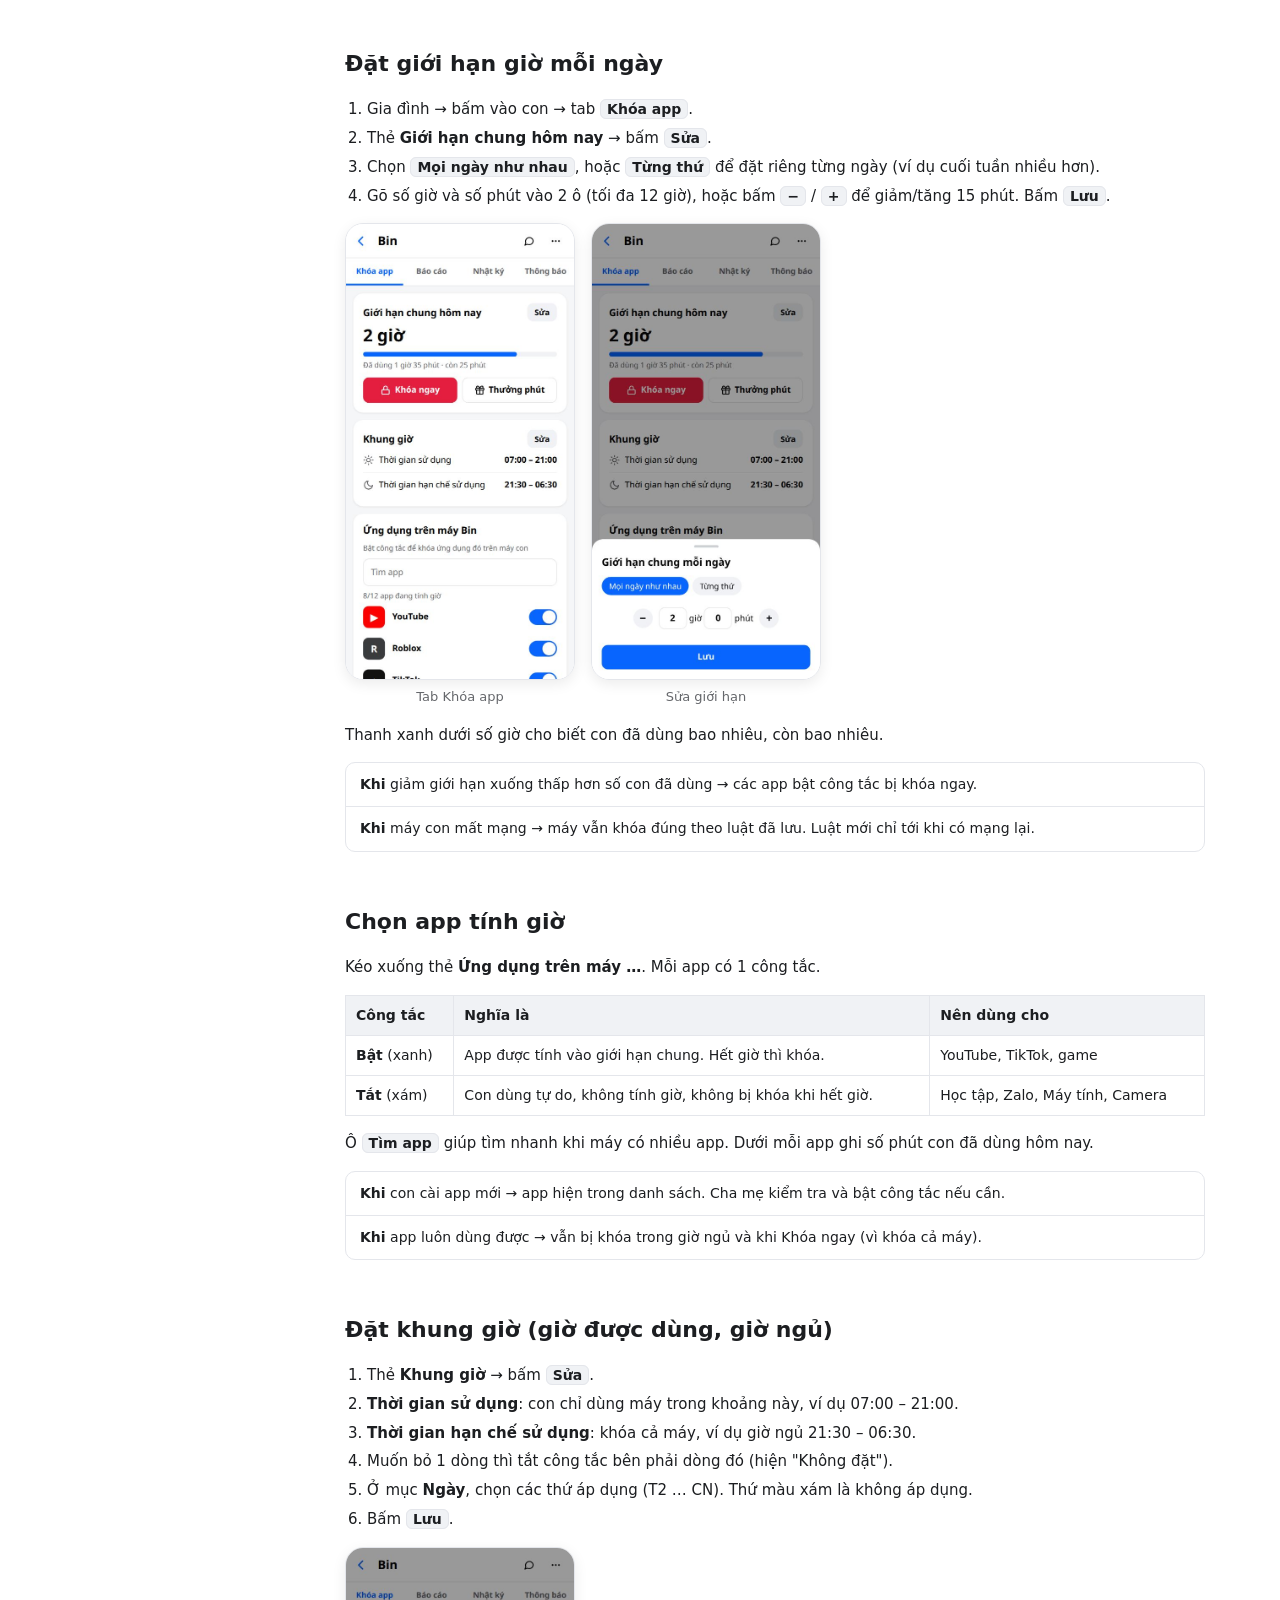
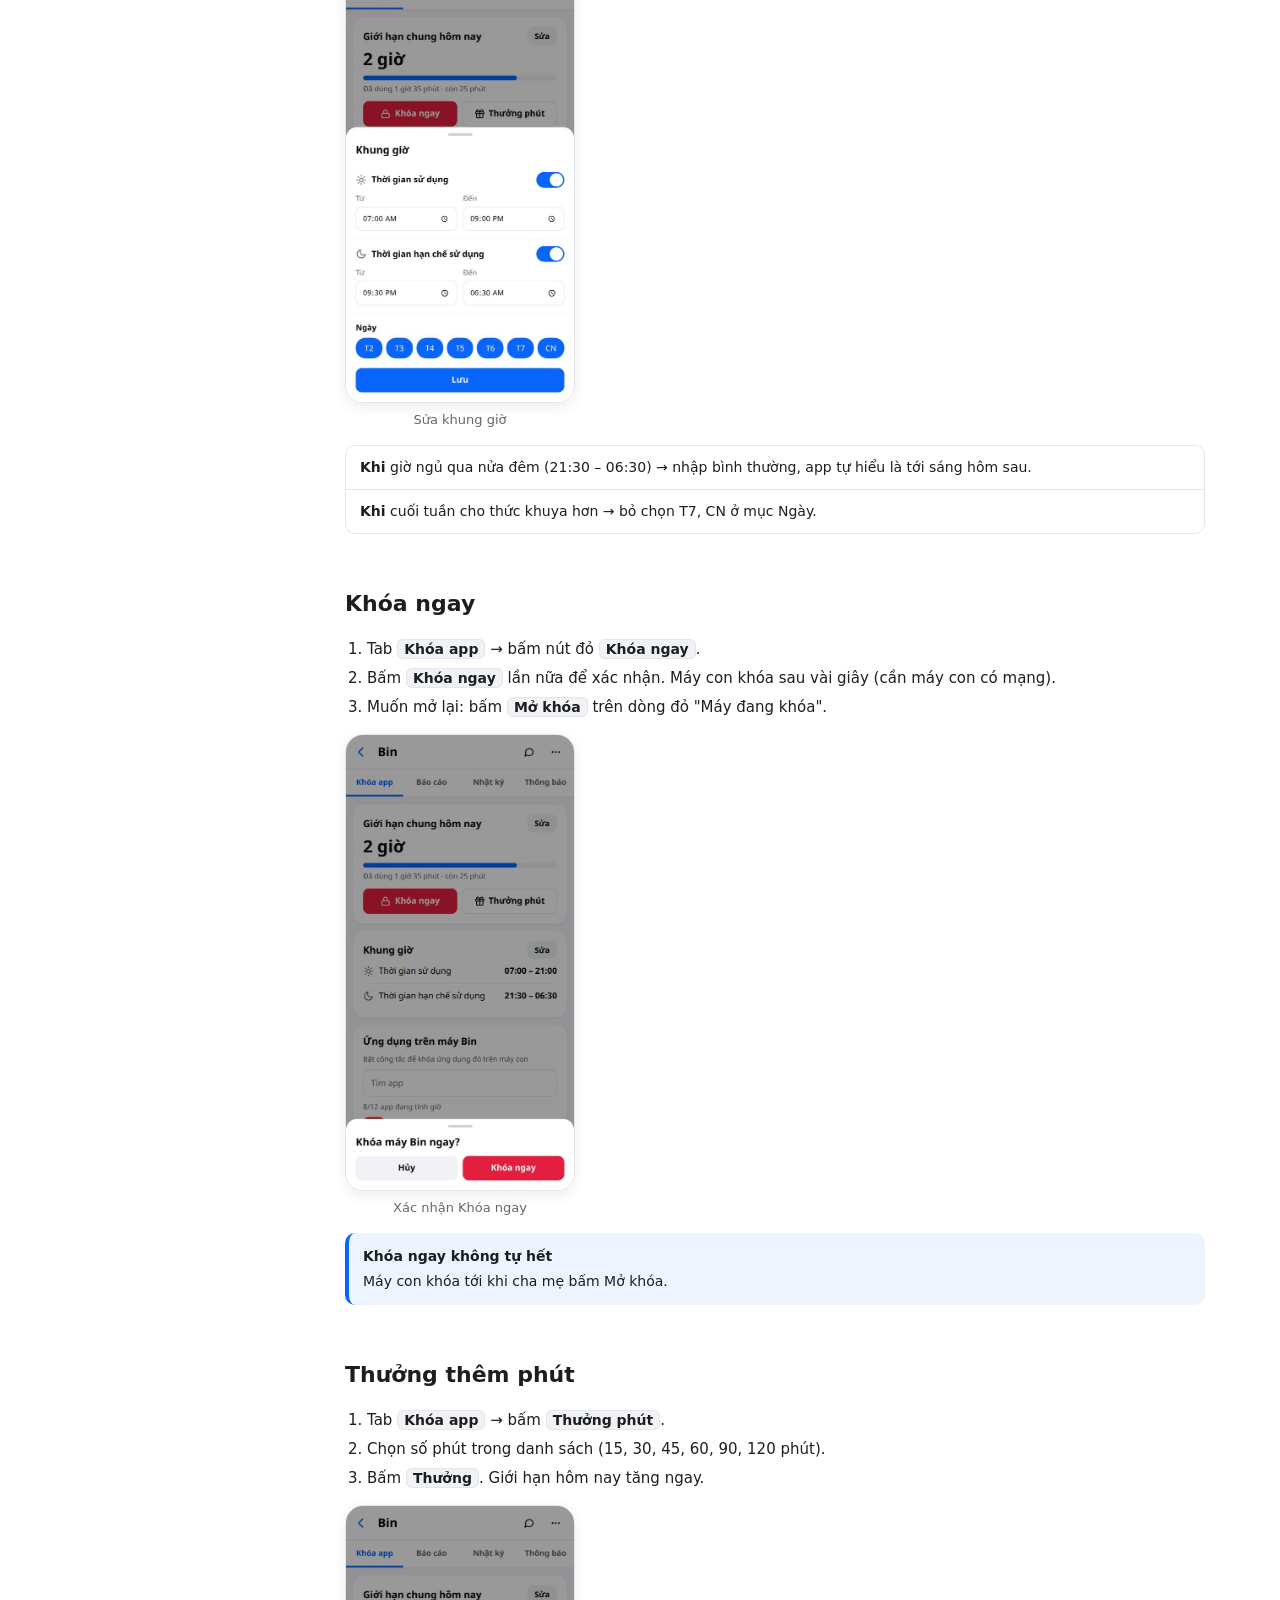
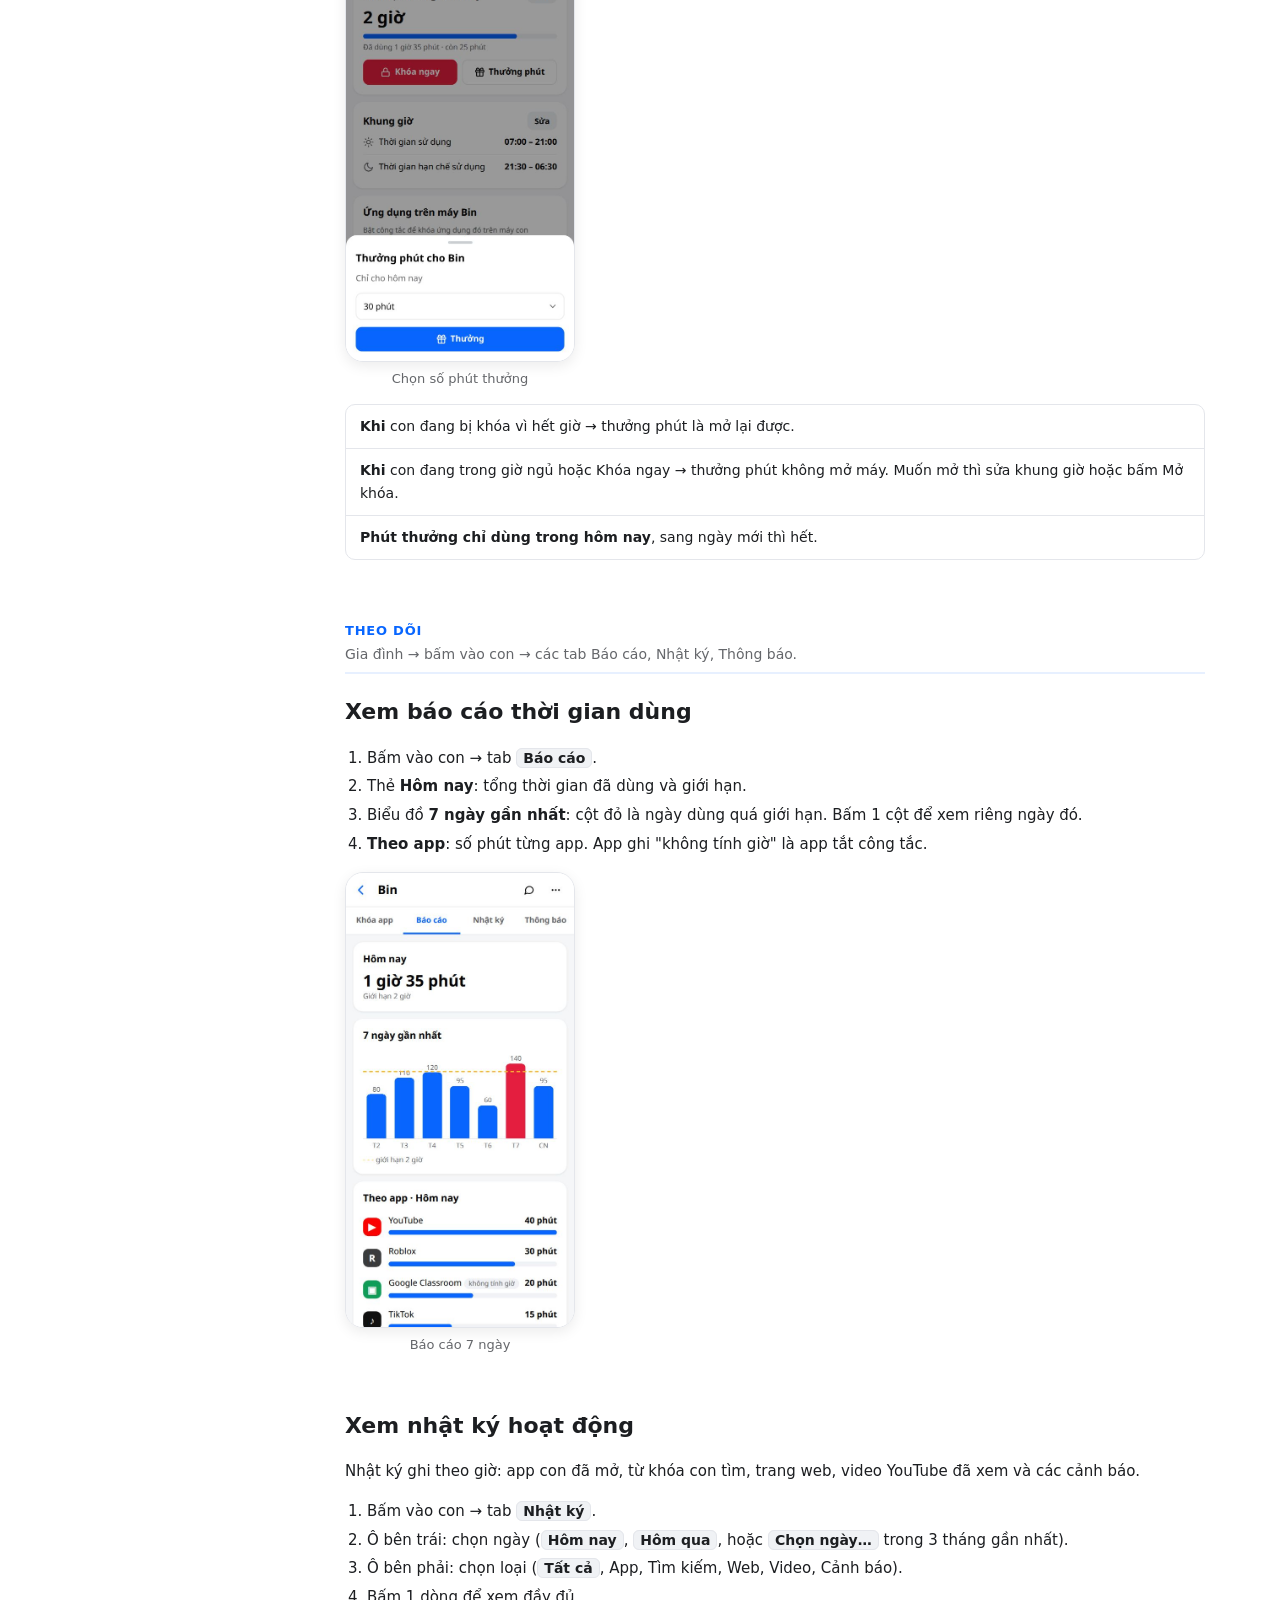
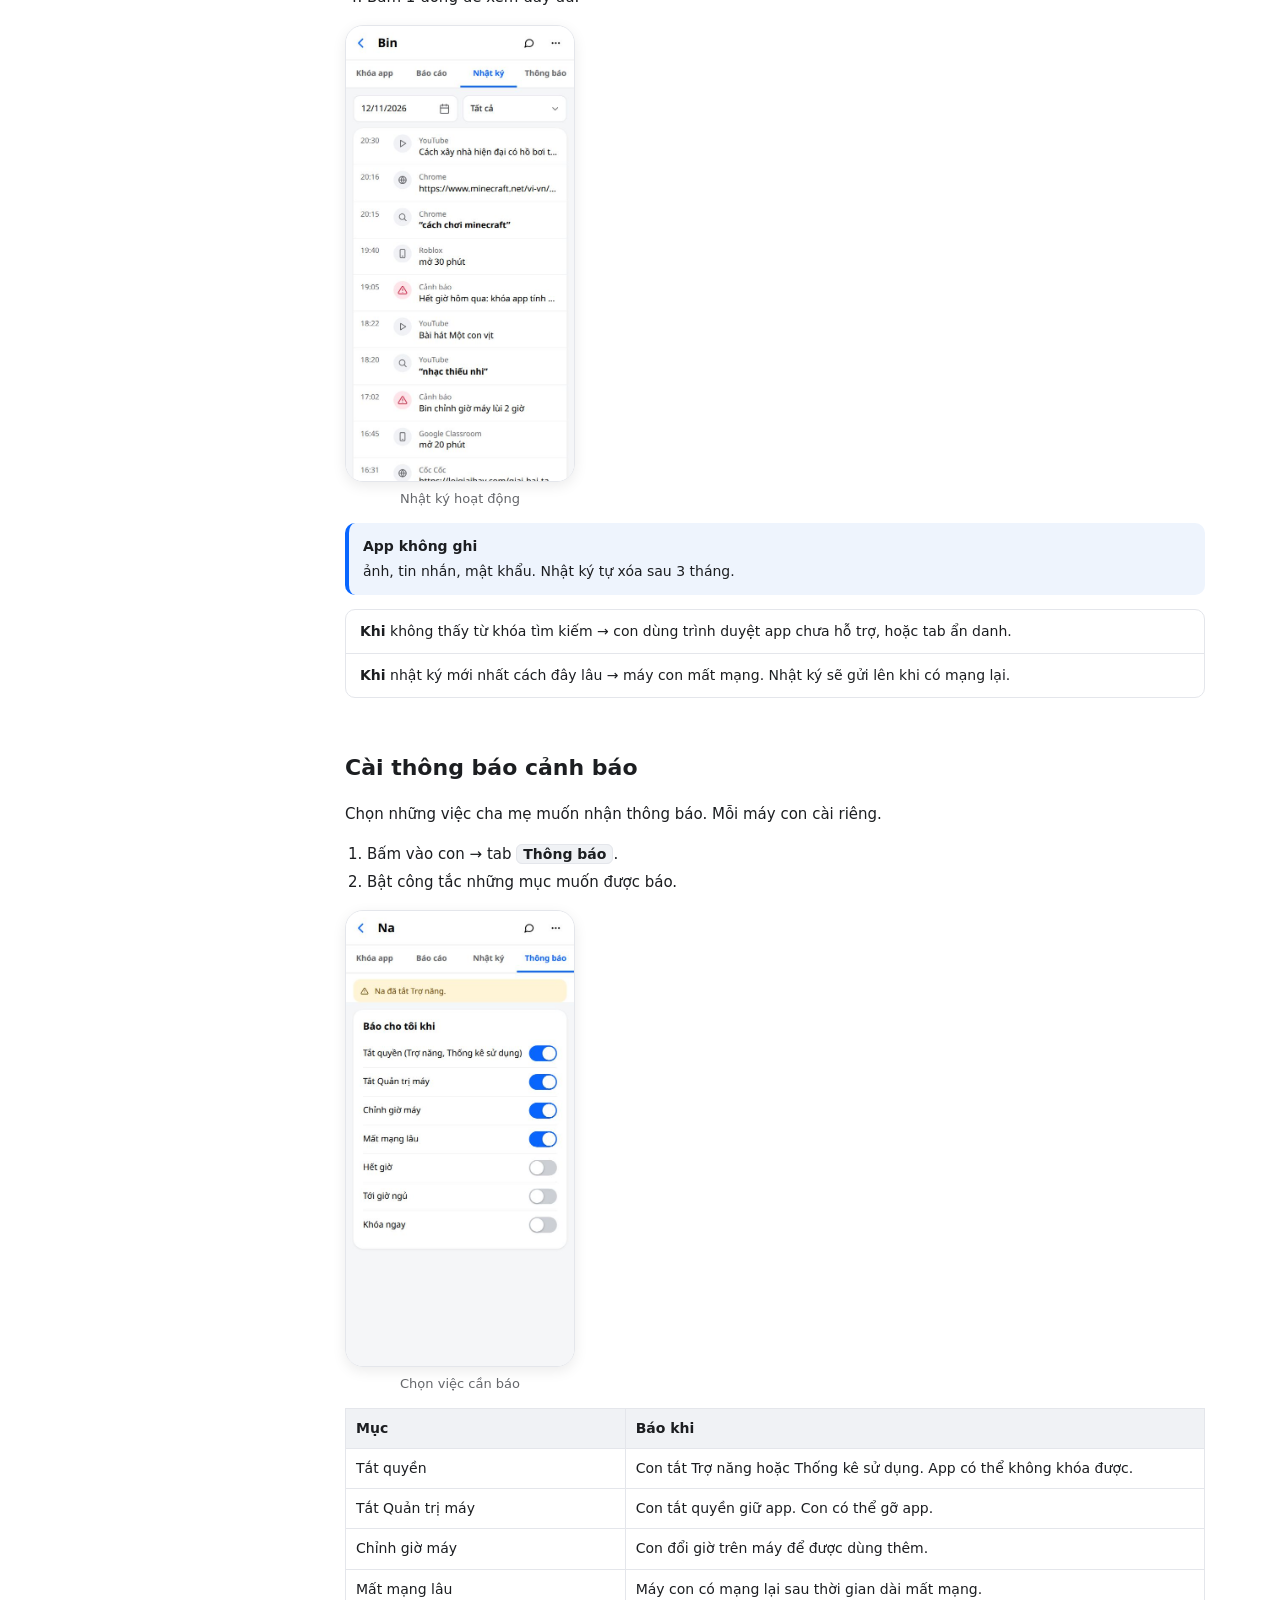
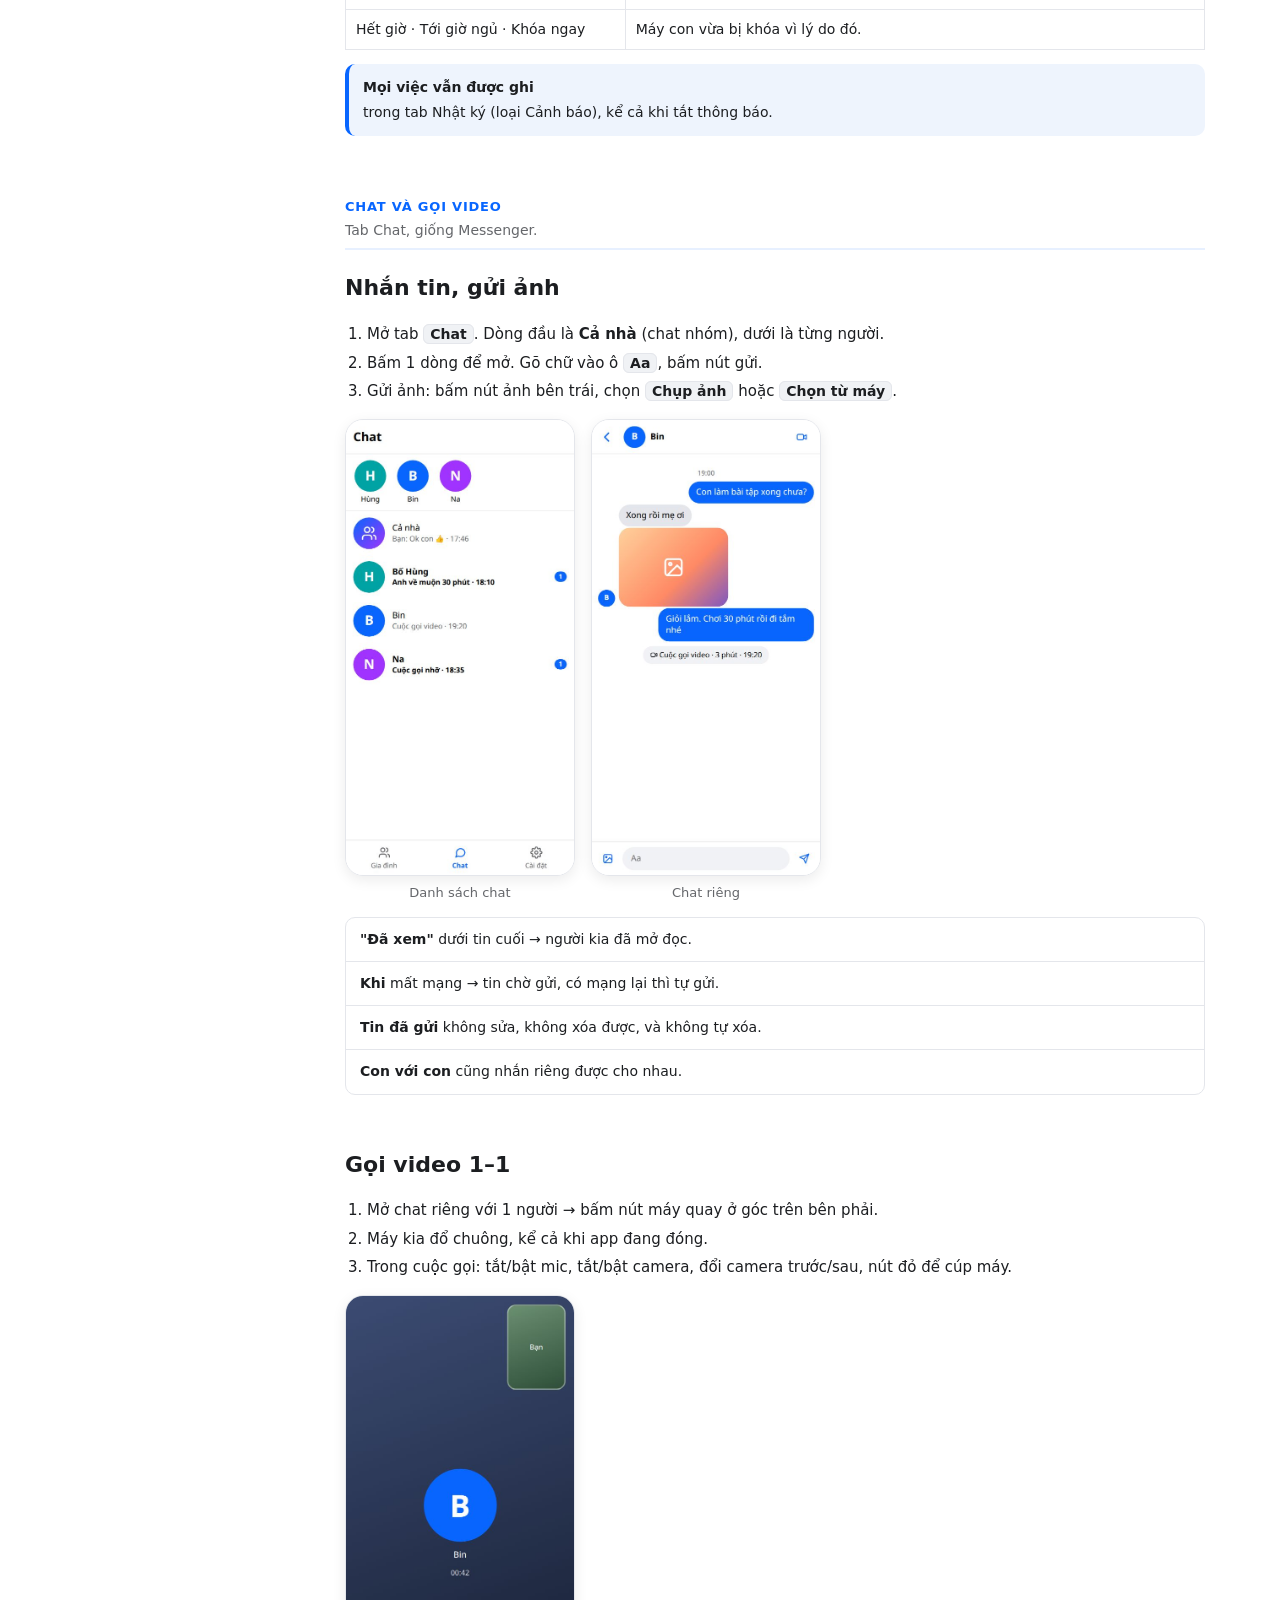
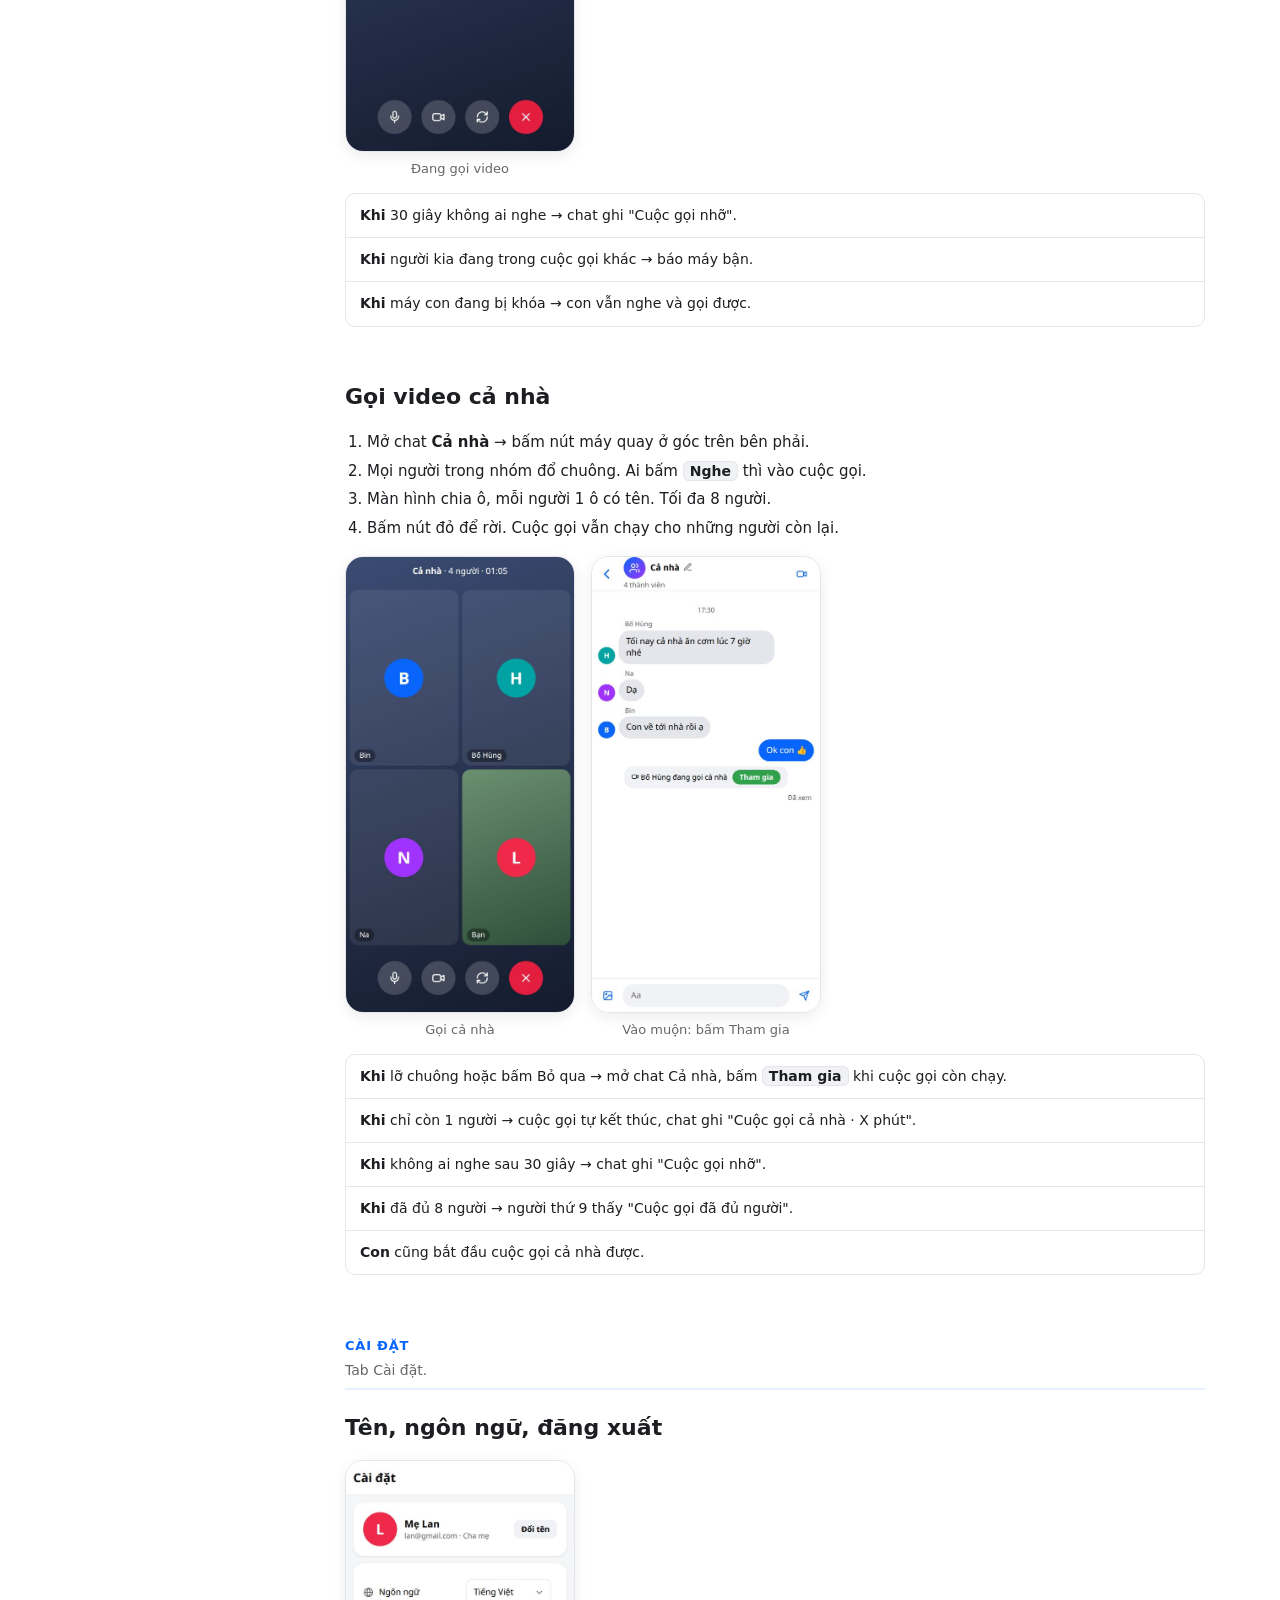
==== commit aa5d4cd7: "Sync guide images and text: no online status, new app lock hint, new date picker" ====
--- a/guide/parent.html
+++ b/guide/parent.html
@@ -106,16 +106,14 @@
     <p>Tab <span class="ui">Gia đình</span> có 3 phần:</p>
     <ul>
       <li><b>Đang chờ duyệt</b>: máy mới xin vào nhóm (chỉ hiện khi có).</li>
-      <li><b>Con</b>: mỗi máy con 1 dòng: tên, tên máy, đang hoạt động hay không, số giờ đã dùng hôm nay trên giới hạn.</li>
+      <li><b>Con</b>: mỗi máy con 1 dòng: tên, tên máy, số giờ đã dùng hôm nay trên giới hạn.</li>
       <li><b>Cha mẹ</b>: những người cha mẹ trong nhóm.</li>
     </ul>
     <div class="shots"><figure><img src="images/p-family.jpg" alt="Tab Gia đình"><figcaption>Tab Gia đình</figcaption></figure></div>
     <div class="cases">
-      <div><b>Có chấm xanh</b> → máy đang mở app, có mạng.</div>
-      <div><b>"Thấy lần cuối 25 phút trước"</b> → máy chưa gửi tin về từ lúc đó (máy tắt, mất mạng, hoặc đang gửi chậm).</div>
       <div><b>Nhãn vàng "thiếu quyền"</b> → con đã tắt 1 quyền, app có thể không khóa được. Xem <a href="#not-locking">Máy con không khóa</a>.</div>
     </div>
-    <div class="note"><b>Số liệu trễ tối đa khoảng 15 phút</b>Máy con gửi số phút đã dùng mỗi 15 phút để đỡ tốn pin. Việc khóa vẫn đúng giờ vì máy con tự tính trên máy.</div>
+    <div class="note"><b>Số liệu cập nhật 3 lần mỗi ngày</b>Máy con gửi số phút đã dùng lúc 06:00, 12:00, 18:00 để đỡ tốn pin. Việc khóa vẫn đúng giờ vì máy con tự tính trên máy.</div>
   </section>
 
   <section id="approve">
@@ -406,7 +404,7 @@
 
   <section id="faq">
     <h2>Câu hỏi thường gặp</h2>
-    <details><summary>Số phút trong app khác với số con nói?</summary>Số liệu trên máy cha mẹ trễ tối đa khoảng 15 phút. Máy con tự tính và khóa đúng giờ.</details>
+    <details><summary>Số phút trong app khác với số con nói?</summary>Số liệu trên máy cha mẹ là của lần gửi gần nhất (06:00, 12:00, 18:00). Máy con tự tính và khóa đúng giờ.</details>
     <details><summary>Không nhận được thông báo?</summary>Trên máy cha mẹ: Cài đặt Android → Ứng dụng → kidguard → Thông báo → bật. Kiểm tra mục đó đã bật ở tab Thông báo của con chưa.</details>
     <details><summary>Không nhận cuộc gọi khi app đóng?</summary>Cho kidguard chạy nền và không tối ưu pin (Cài đặt pin → kidguard → Không giới hạn). Một số máy cần bật "Hiện trên màn hình khóa".</details>
     <details><summary>Con đổi giờ máy để được dùng thêm?</summary>App phát hiện và ghi cảnh báo "Chỉnh giờ máy". Bật thông báo mục này ở tab Thông báo.</details>
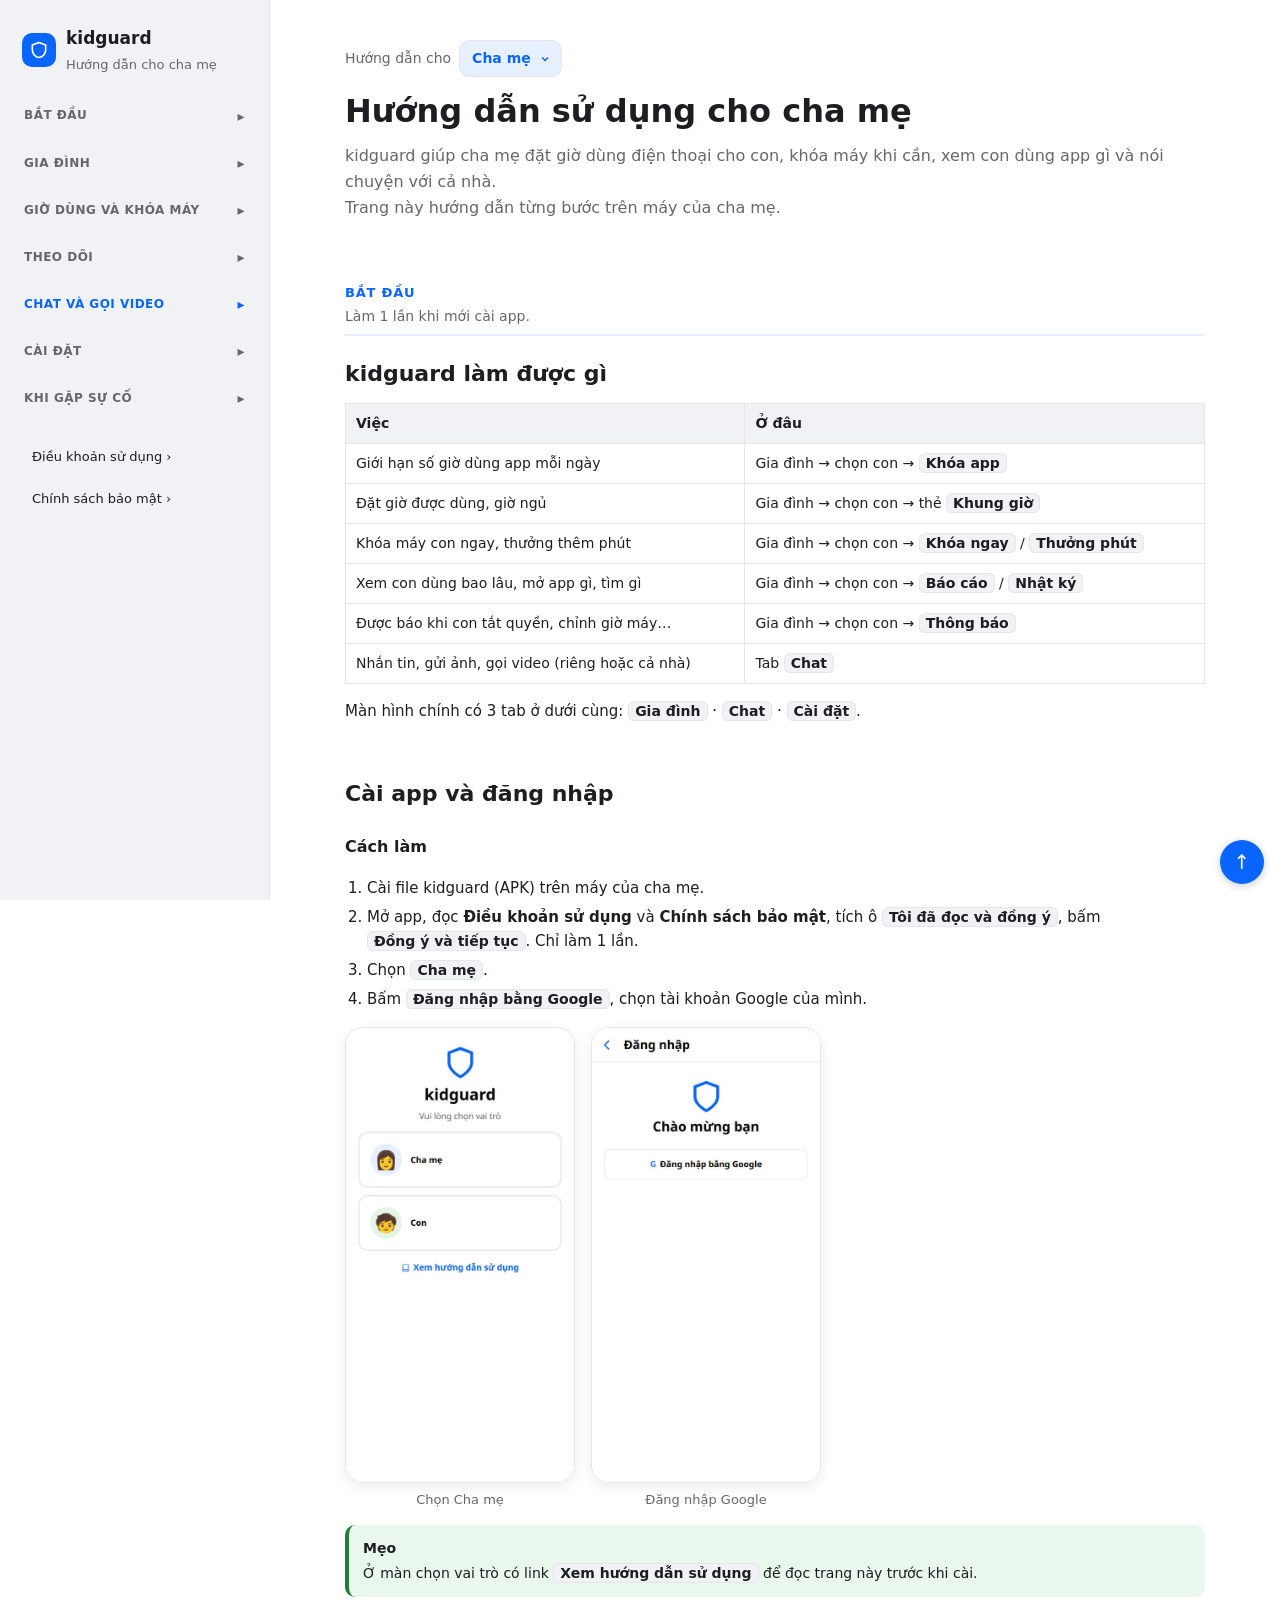
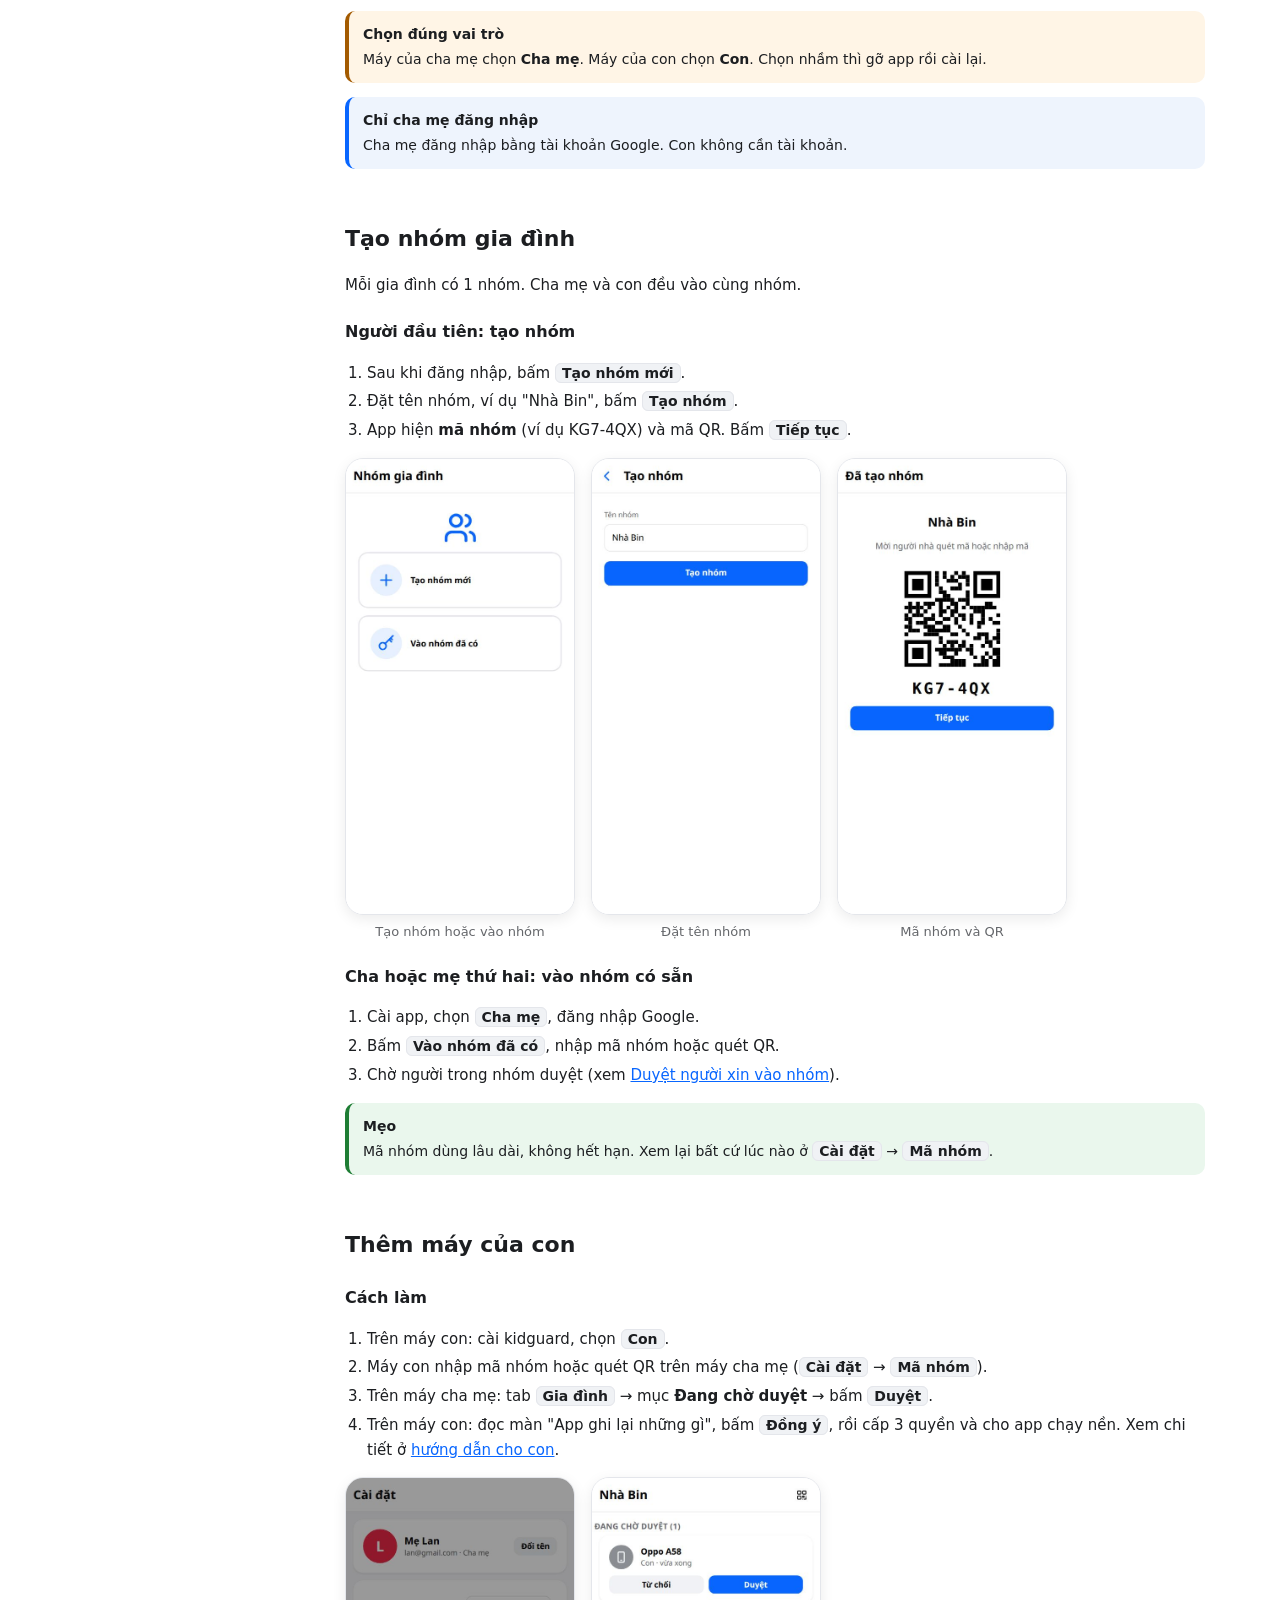
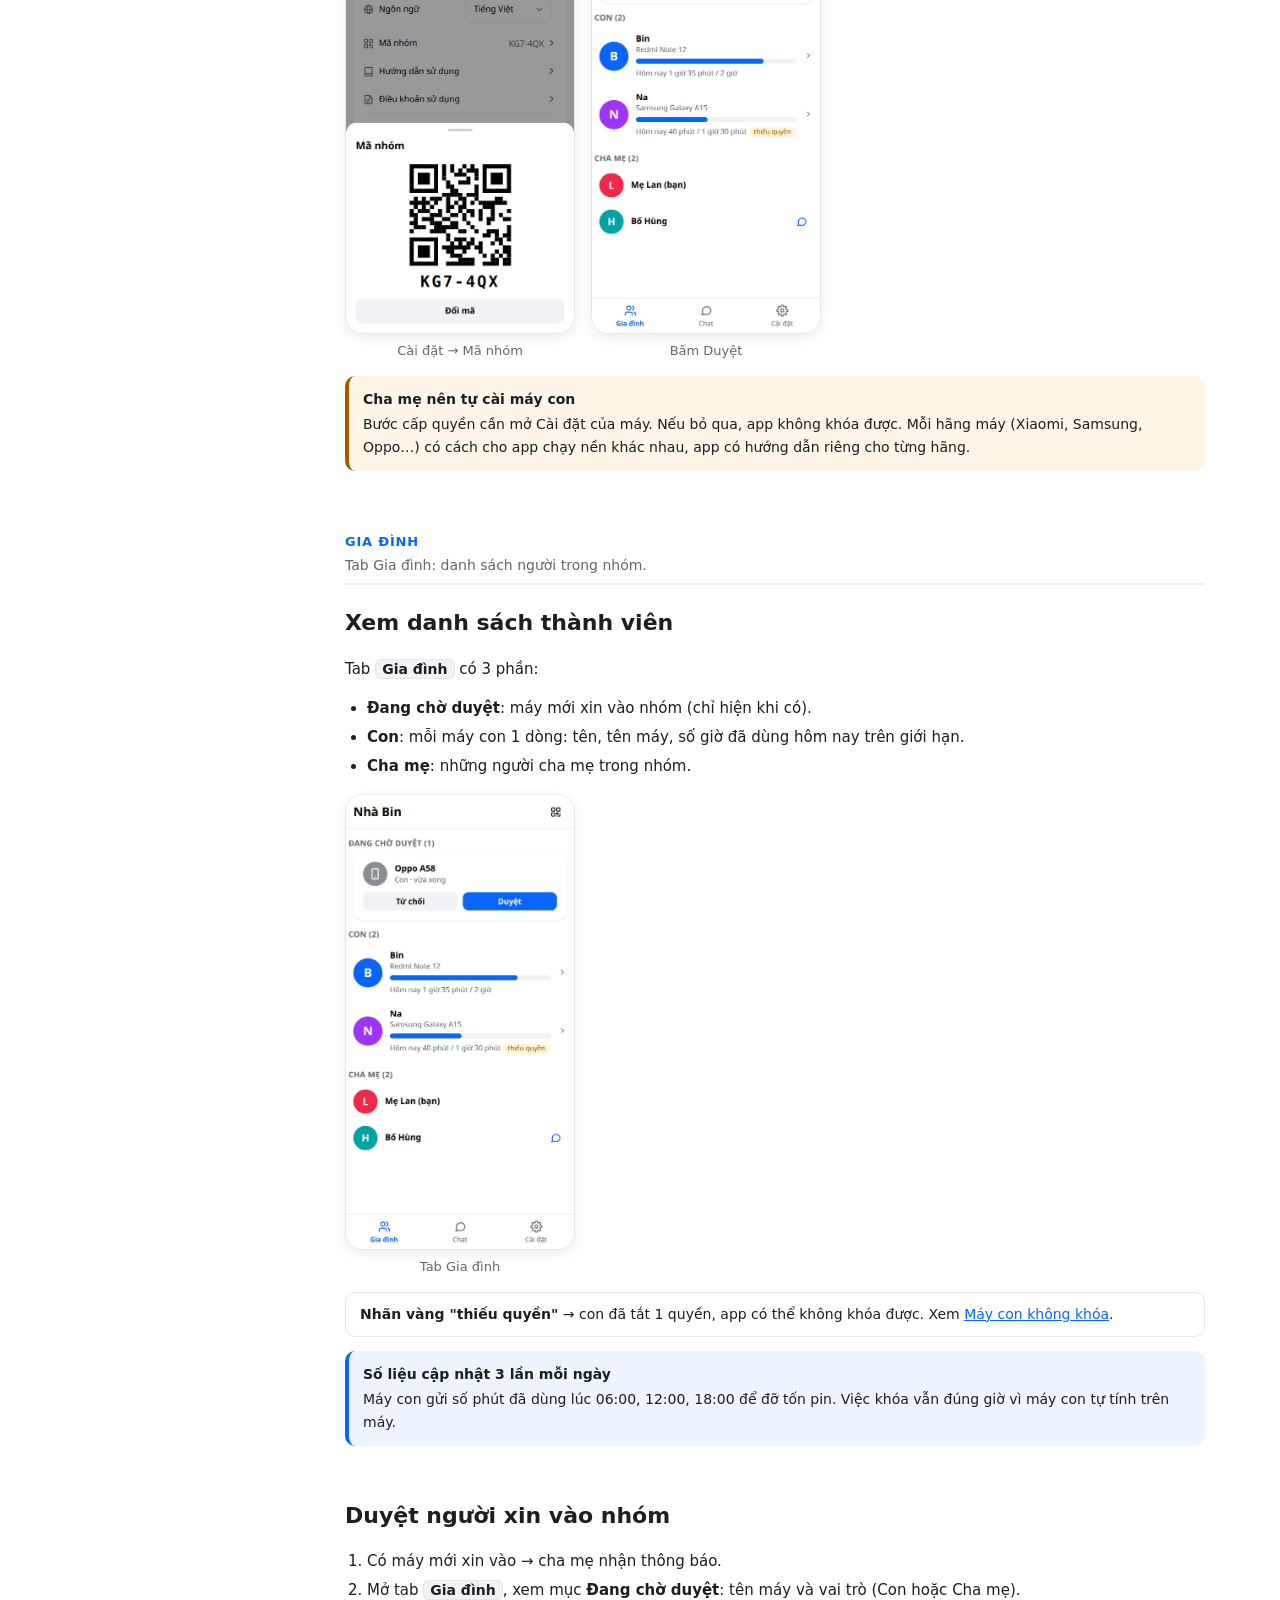
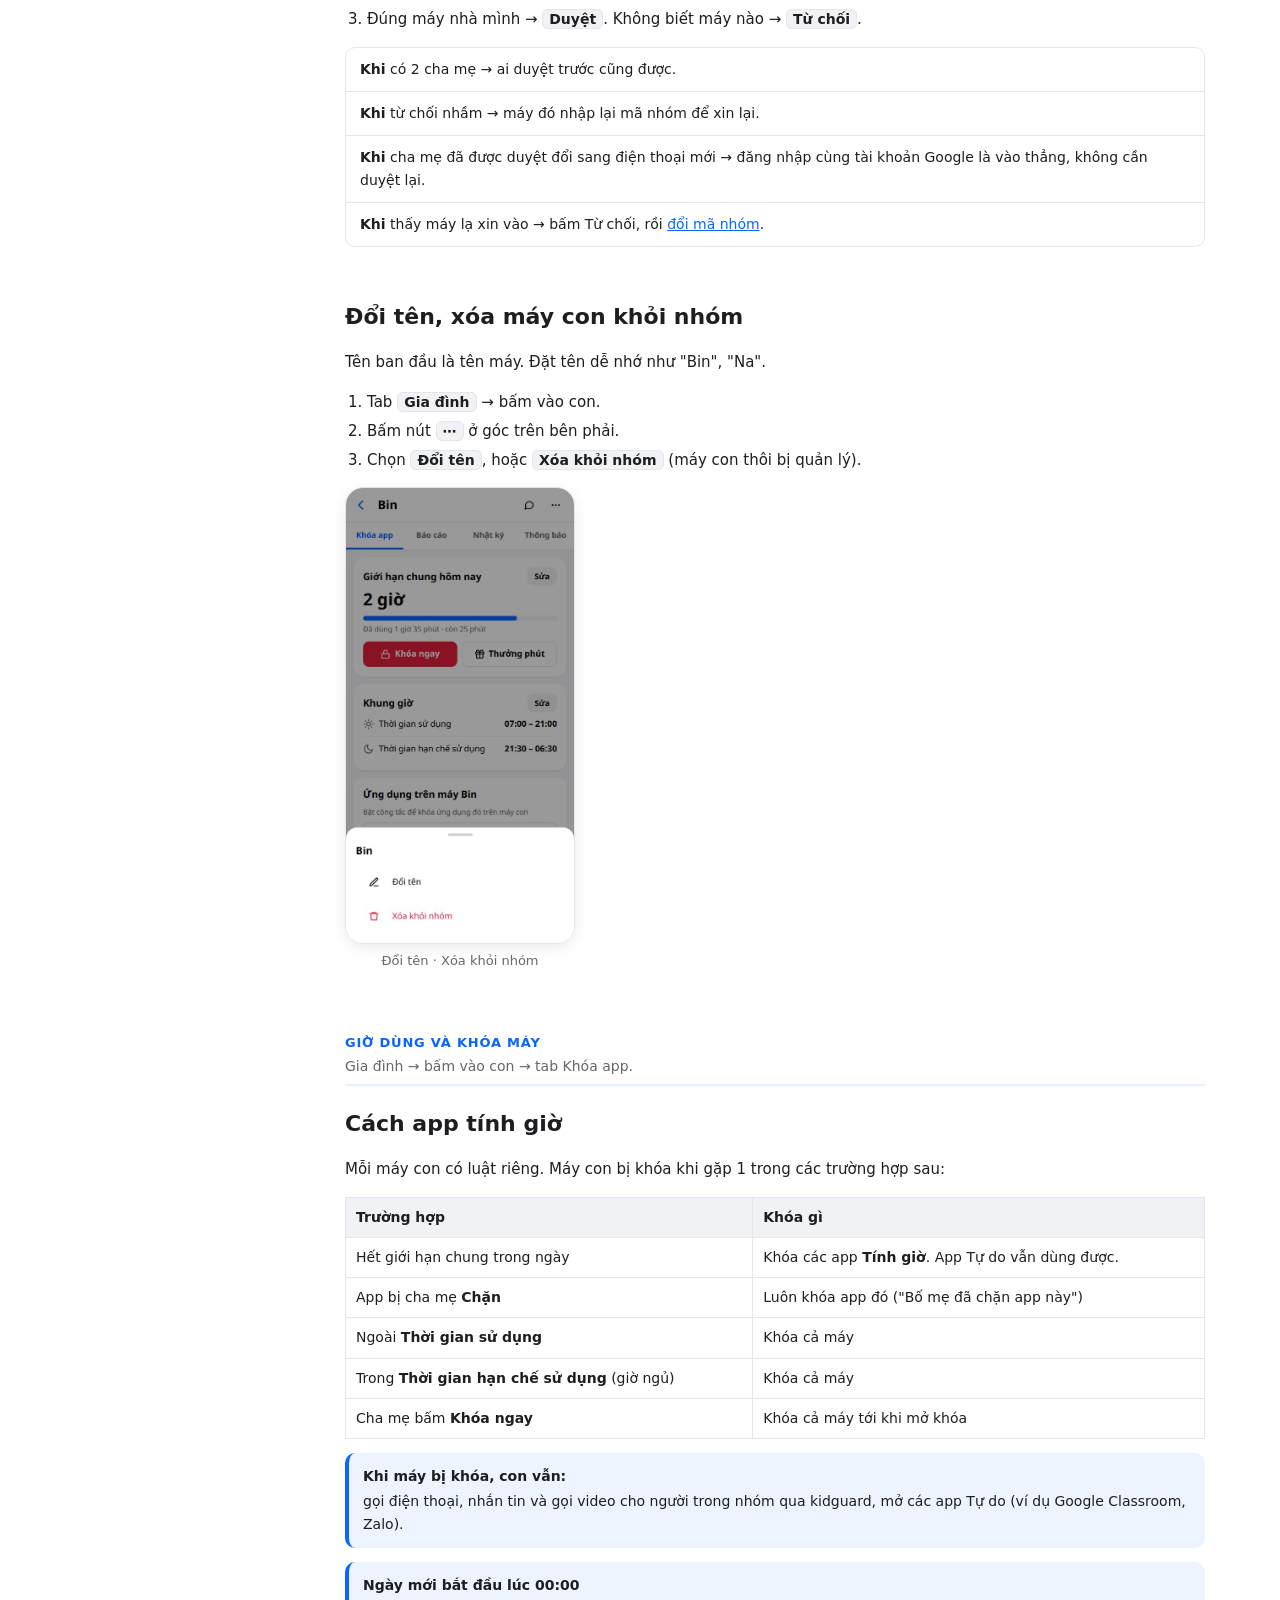
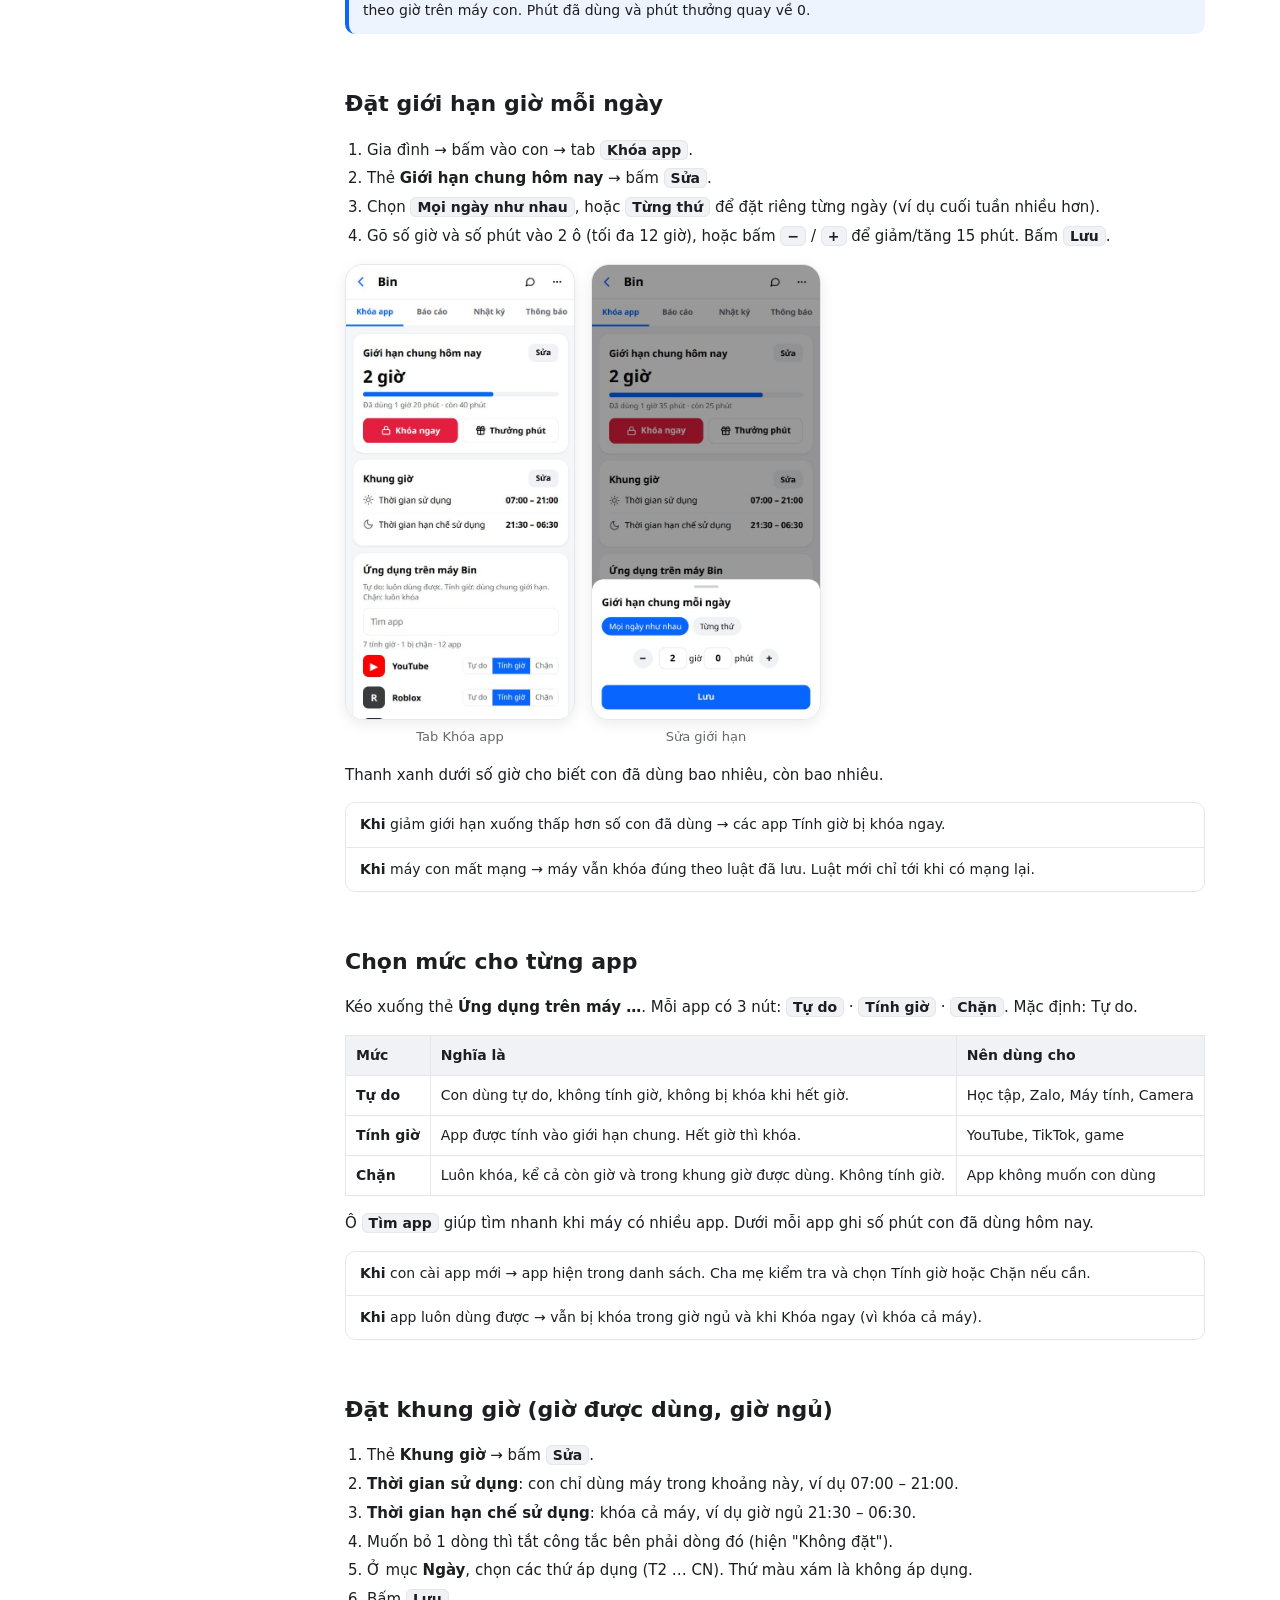
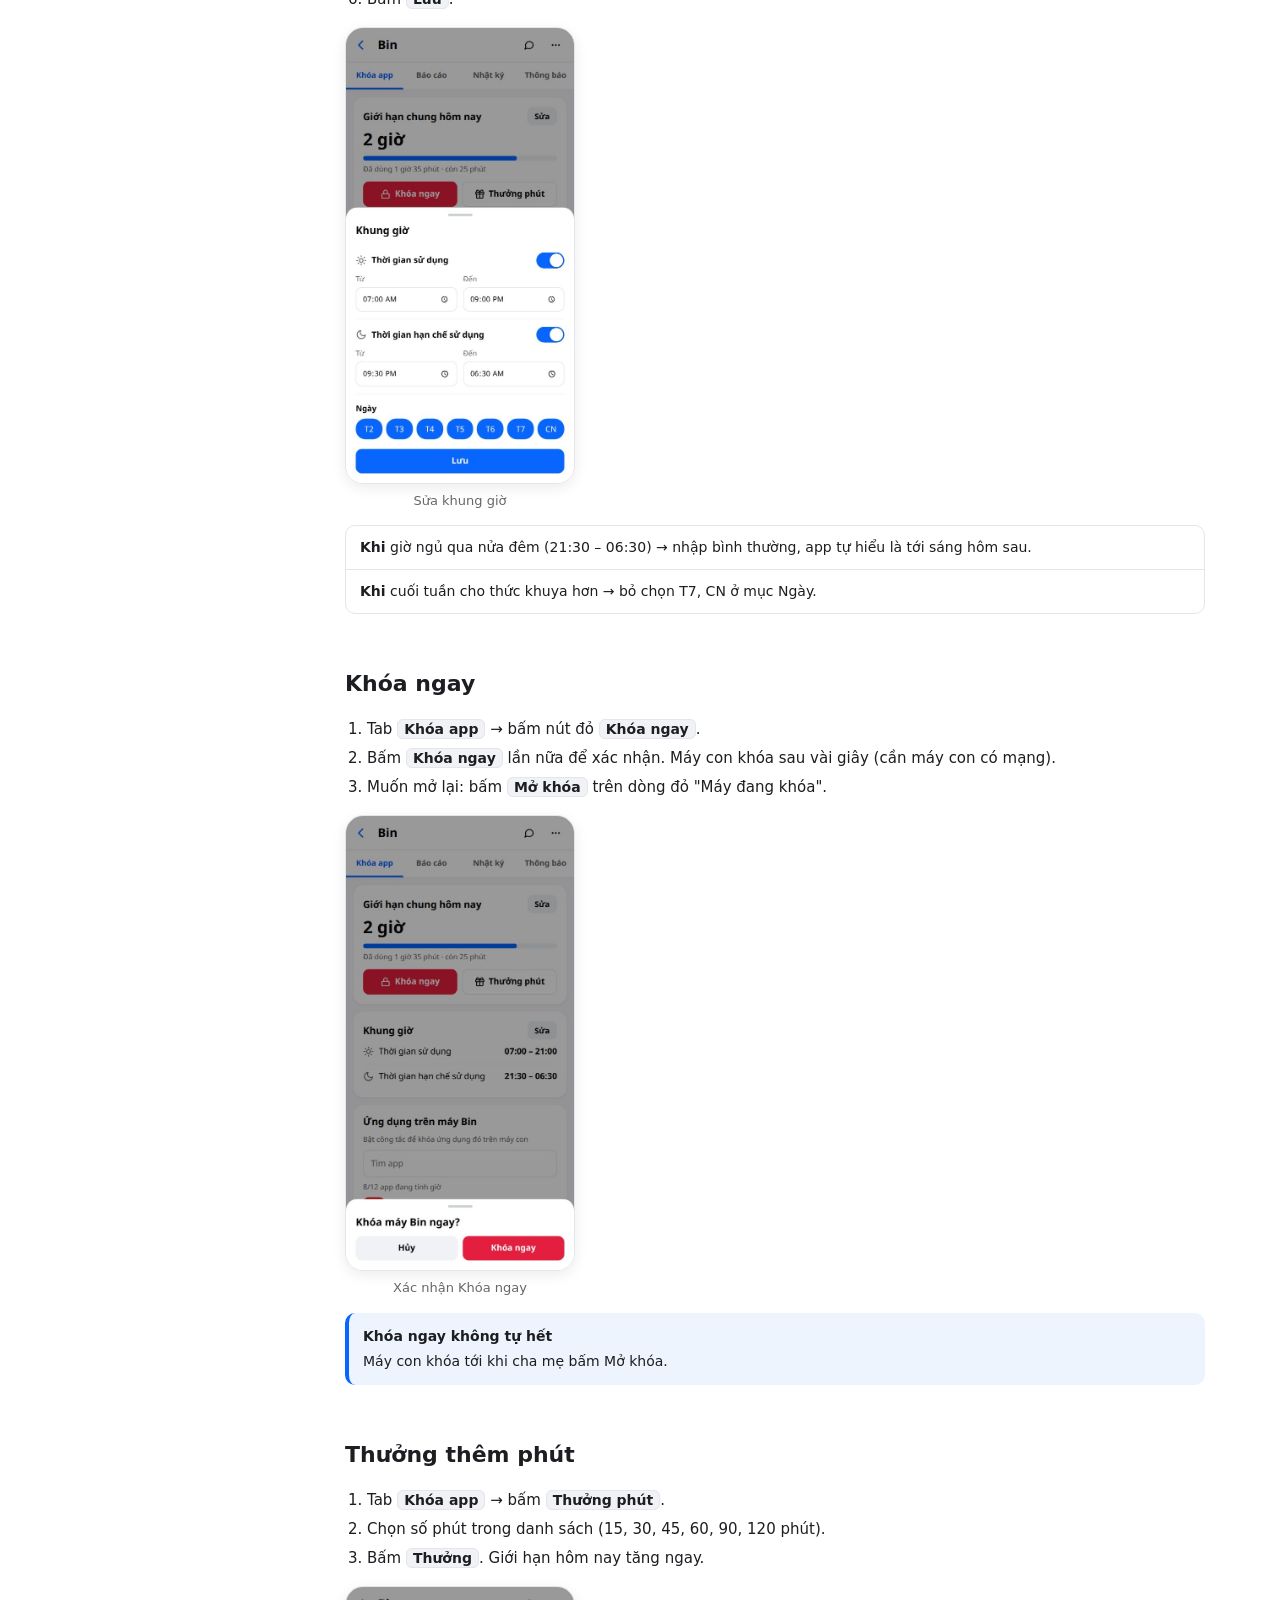
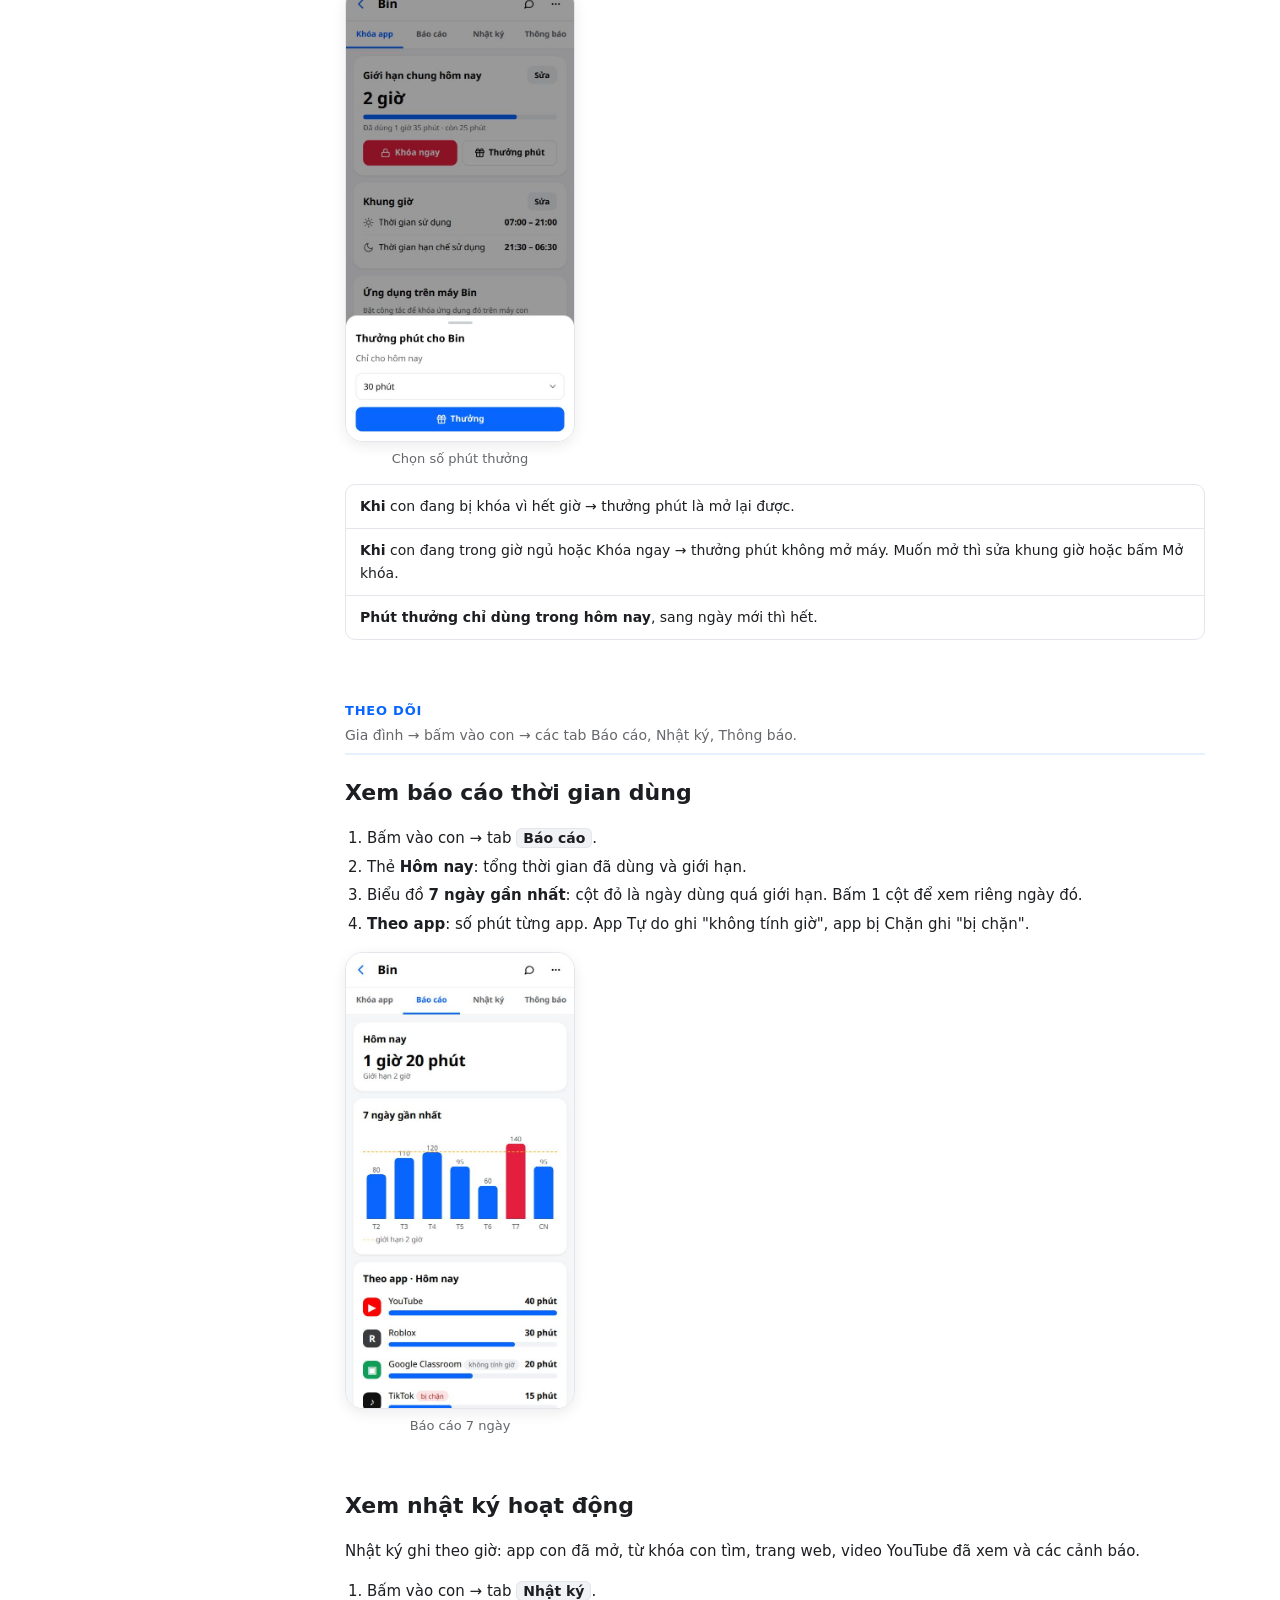
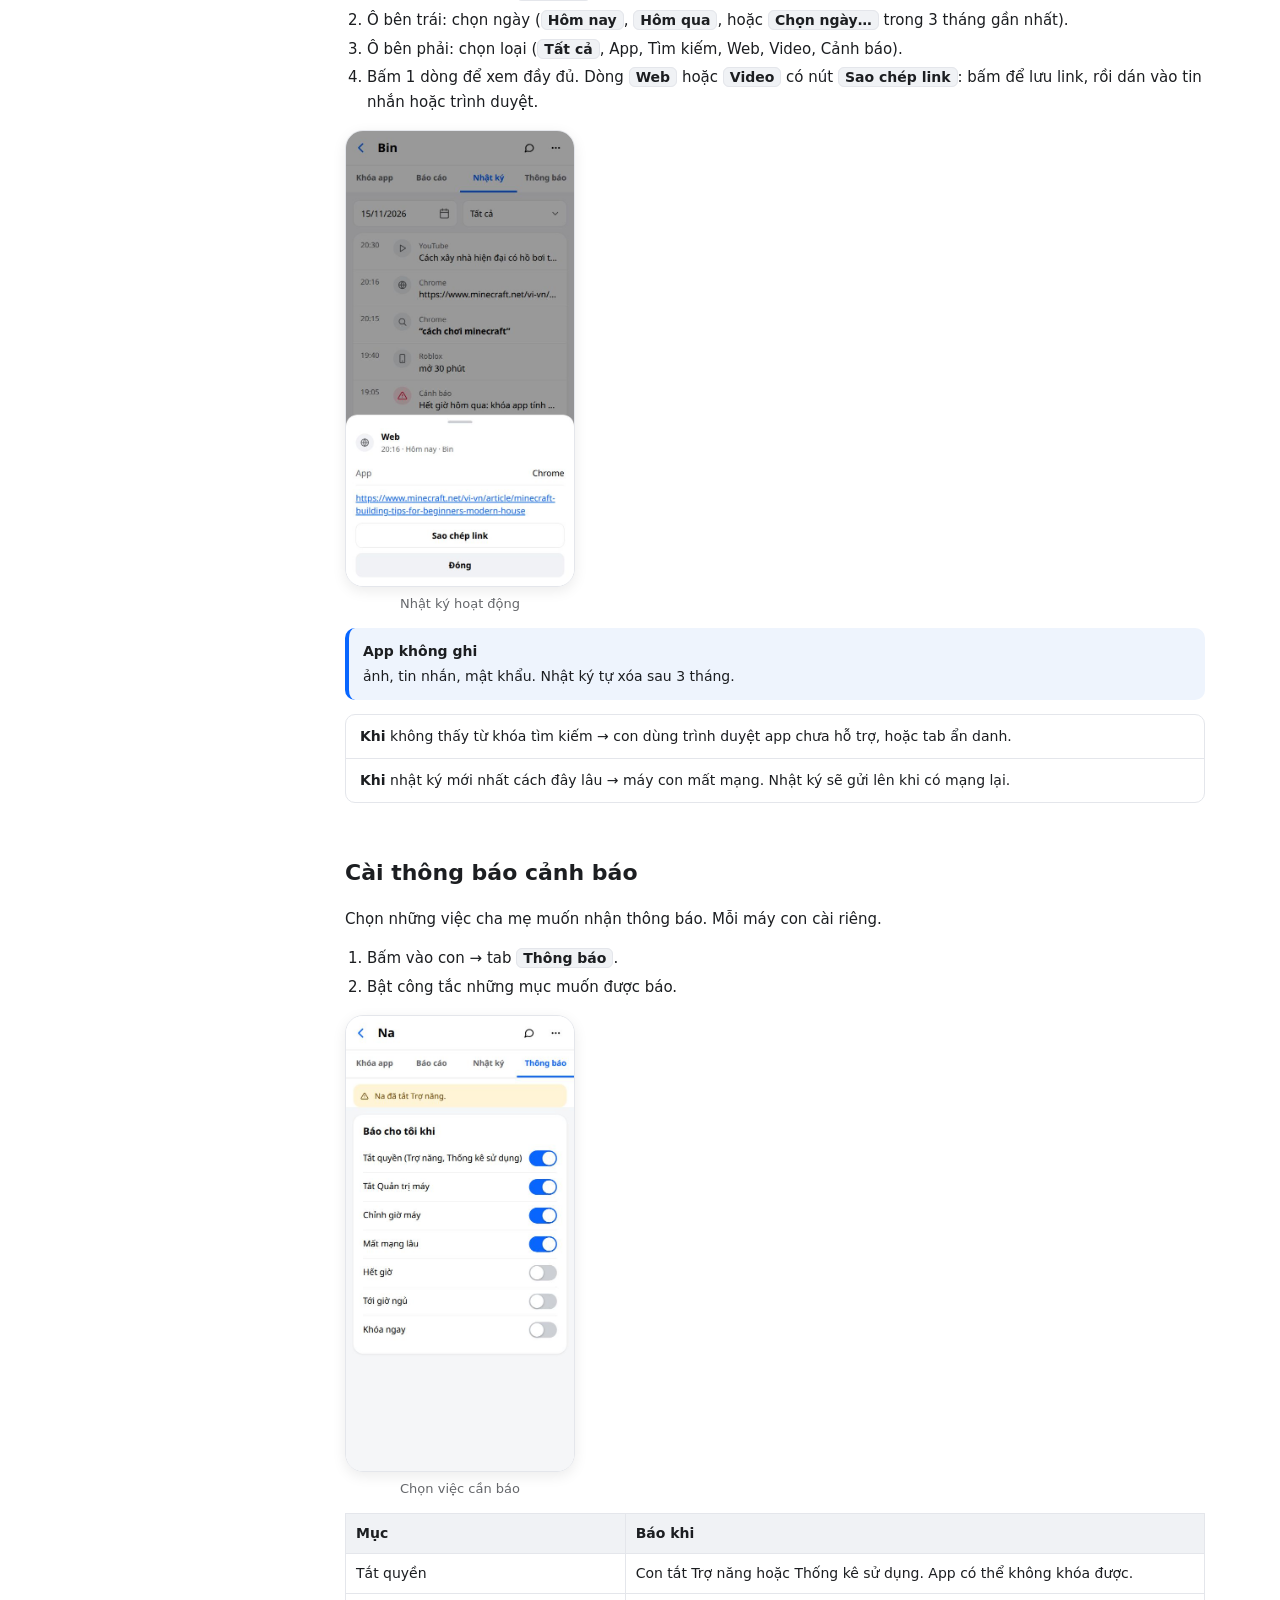
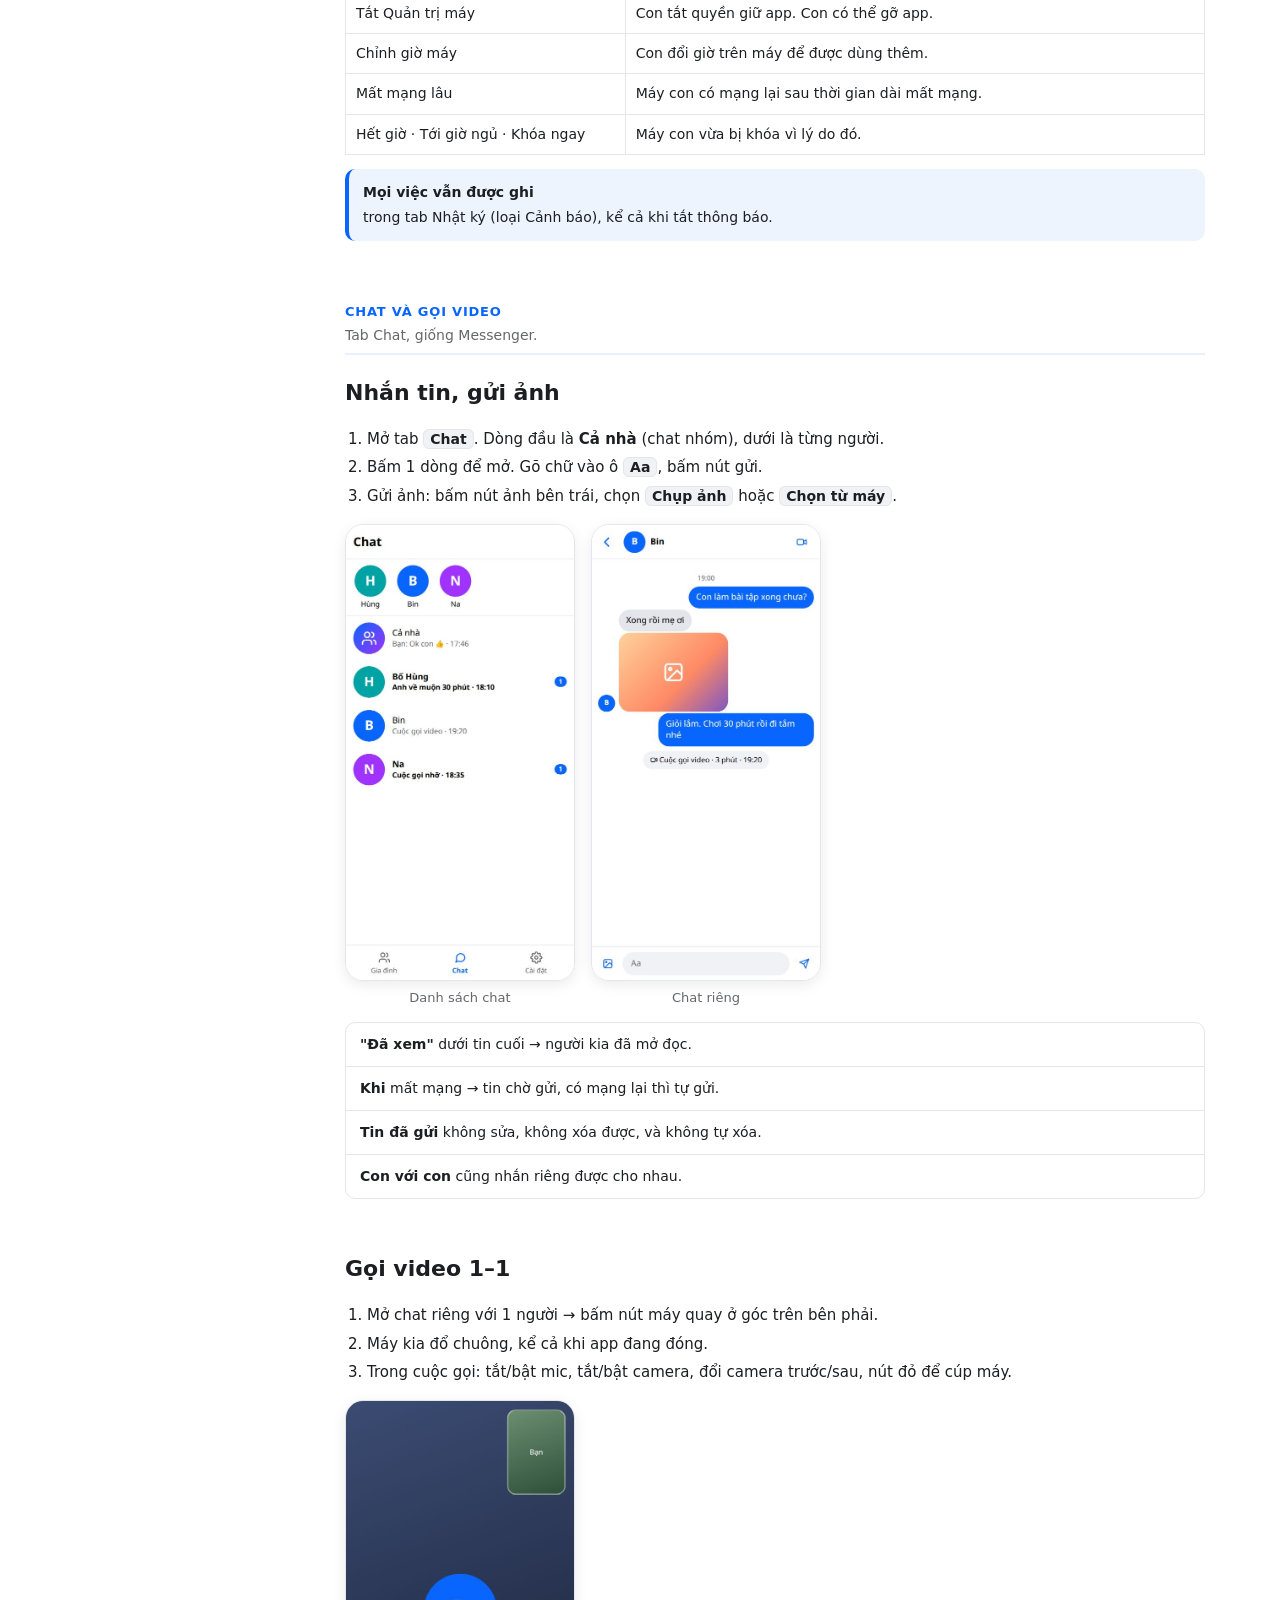
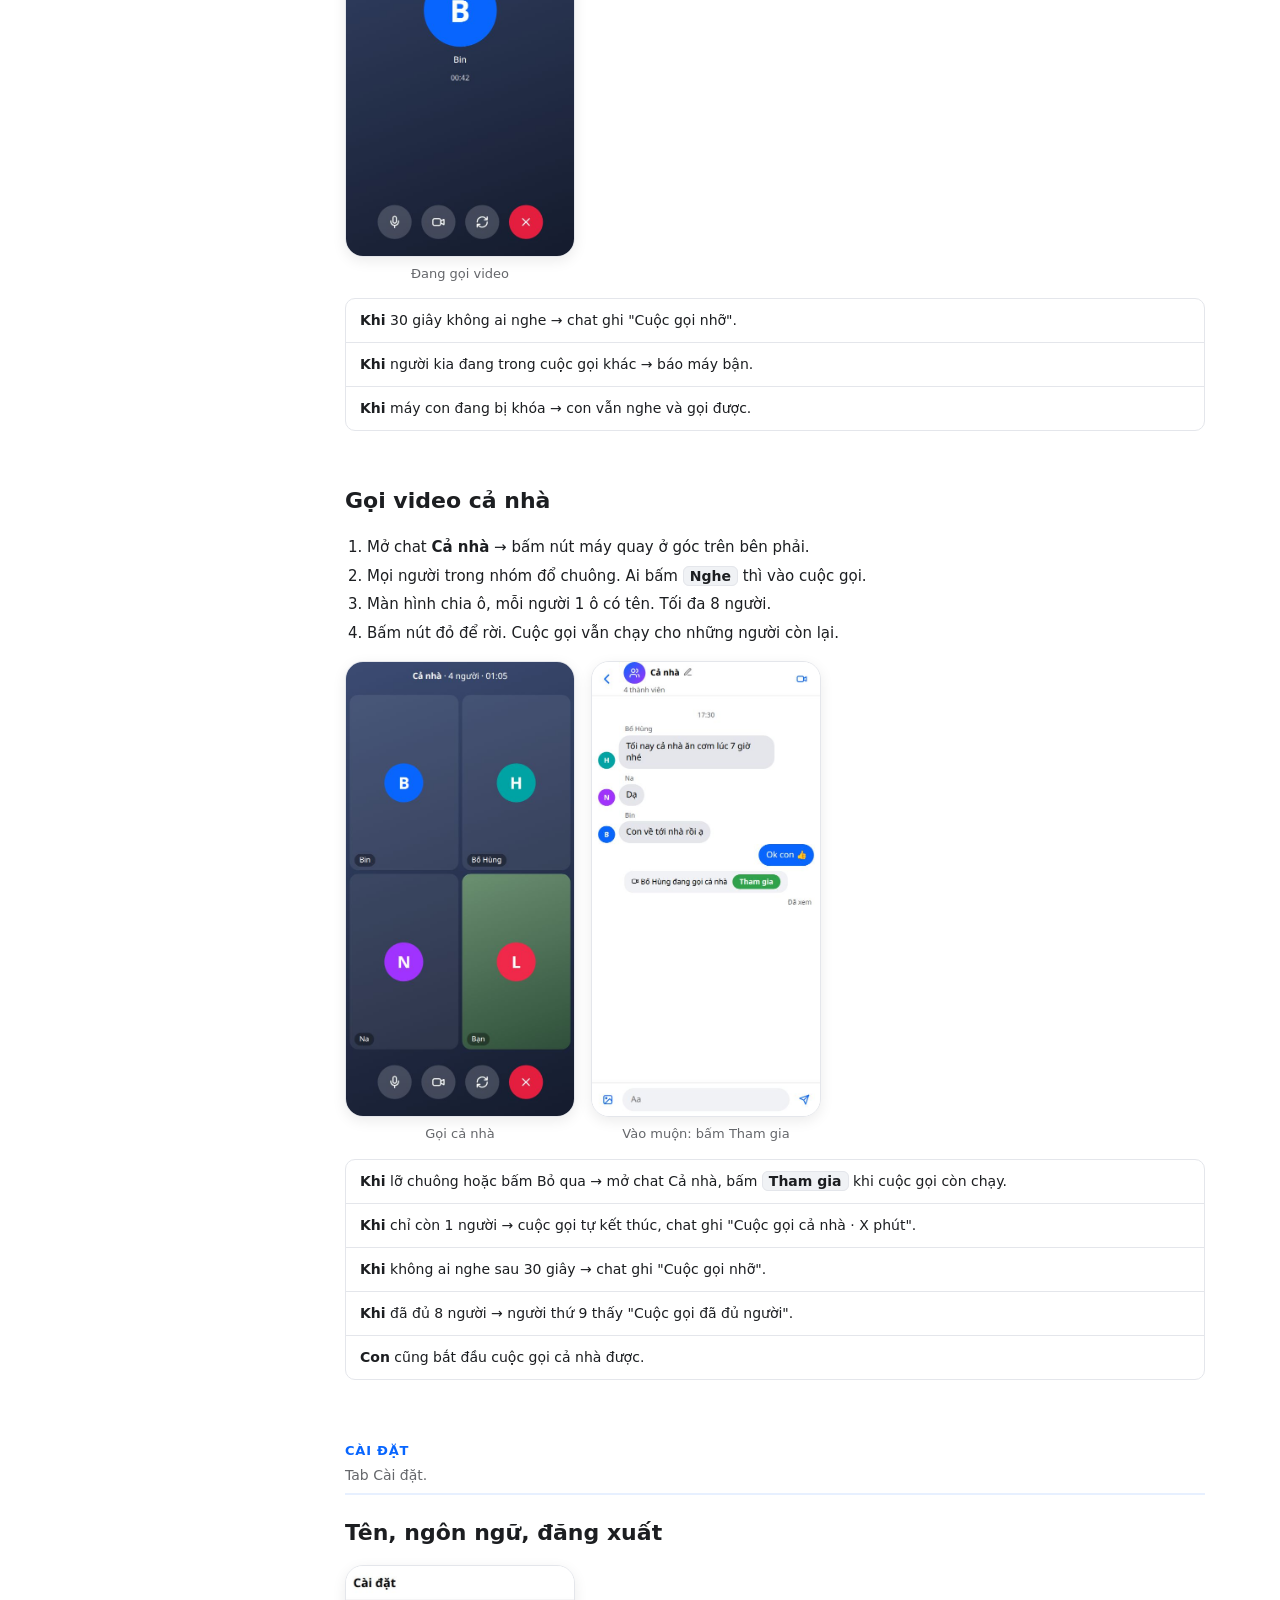
==== commit 0468985d: "Sync guide: per-app levels Free/Timed/Blocked, blocked lock screen, copy link in log Co-Authored-By:" ====
--- a/guide/parent.html
+++ b/guide/parent.html
@@ -150,12 +150,13 @@
     <p>Mỗi máy con có luật riêng. Máy con bị khóa khi gặp 1 trong các trường hợp sau:</p>
     <table>
       <tr><th>Trường hợp</th><th>Khóa gì</th></tr>
-      <tr><td>Hết giới hạn chung trong ngày</td><td>Khóa các app đang <b>bật</b> công tắc. App tắt công tắc vẫn dùng được.</td></tr>
+      <tr><td>Hết giới hạn chung trong ngày</td><td>Khóa các app <b>Tính giờ</b>. App Tự do vẫn dùng được.</td></tr>
+      <tr><td>App bị cha mẹ <b>Chặn</b></td><td>Luôn khóa app đó ("Bố mẹ đã chặn app này")</td></tr>
       <tr><td>Ngoài <b>Thời gian sử dụng</b></td><td>Khóa cả máy</td></tr>
       <tr><td>Trong <b>Thời gian hạn chế sử dụng</b> (giờ ngủ)</td><td>Khóa cả máy</td></tr>
       <tr><td>Cha mẹ bấm <b>Khóa ngay</b></td><td>Khóa cả máy tới khi mở khóa</td></tr>
     </table>
-    <div class="note"><b>Khi máy bị khóa, con vẫn:</b> gọi điện thoại, nhắn tin và gọi video cho người trong nhóm qua kidguard, mở các app tắt công tắc (ví dụ Google Classroom, Zalo).</div>
+    <div class="note"><b>Khi máy bị khóa, con vẫn:</b> gọi điện thoại, nhắn tin và gọi video cho người trong nhóm qua kidguard, mở các app Tự do (ví dụ Google Classroom, Zalo).</div>
     <div class="note"><b>Ngày mới bắt đầu lúc 00:00</b> theo giờ trên máy con. Phút đã dùng và phút thưởng quay về 0.</div>
   </section>
 
@@ -173,22 +174,23 @@
     </div>
     <p>Thanh xanh dưới số giờ cho biết con đã dùng bao nhiêu, còn bao nhiêu.</p>
     <div class="cases">
-      <div><b>Khi</b> giảm giới hạn xuống thấp hơn số con đã dùng → các app bật công tắc bị khóa ngay.</div>
+      <div><b>Khi</b> giảm giới hạn xuống thấp hơn số con đã dùng → các app Tính giờ bị khóa ngay.</div>
       <div><b>Khi</b> máy con mất mạng → máy vẫn khóa đúng theo luật đã lưu. Luật mới chỉ tới khi có mạng lại.</div>
     </div>
   </section>
 
   <section id="apps">
-    <h2>Chọn app tính giờ</h2>
-    <p>Kéo xuống thẻ <b>Ứng dụng trên máy …</b>. Mỗi app có 1 công tắc.</p>
+    <h2>Chọn mức cho từng app</h2>
+    <p>Kéo xuống thẻ <b>Ứng dụng trên máy …</b>. Mỗi app có 3 nút: <span class="ui">Tự do</span> · <span class="ui">Tính giờ</span> · <span class="ui">Chặn</span>. Mặc định: Tự do.</p>
     <table>
-      <tr><th>Công tắc</th><th>Nghĩa là</th><th>Nên dùng cho</th></tr>
-      <tr><td><b>Bật</b> (xanh)</td><td>App được tính vào giới hạn chung. Hết giờ thì khóa.</td><td>YouTube, TikTok, game</td></tr>
-      <tr><td><b>Tắt</b> (xám)</td><td>Con dùng tự do, không tính giờ, không bị khóa khi hết giờ.</td><td>Học tập, Zalo, Máy tính, Camera</td></tr>
+      <tr><th>Mức</th><th>Nghĩa là</th><th>Nên dùng cho</th></tr>
+      <tr><td><b>Tự do</b></td><td>Con dùng tự do, không tính giờ, không bị khóa khi hết giờ.</td><td>Học tập, Zalo, Máy tính, Camera</td></tr>
+      <tr><td><b>Tính giờ</b></td><td>App được tính vào giới hạn chung. Hết giờ thì khóa.</td><td>YouTube, TikTok, game</td></tr>
+      <tr><td><b>Chặn</b></td><td>Luôn khóa, kể cả còn giờ và trong khung giờ được dùng. Không tính giờ.</td><td>App không muốn con dùng</td></tr>
     </table>
     <p>Ô <span class="ui">Tìm app</span> giúp tìm nhanh khi máy có nhiều app. Dưới mỗi app ghi số phút con đã dùng hôm nay.</p>
     <div class="cases">
-      <div><b>Khi</b> con cài app mới → app hiện trong danh sách. Cha mẹ kiểm tra và bật công tắc nếu cần.</div>
+      <div><b>Khi</b> con cài app mới → app hiện trong danh sách. Cha mẹ kiểm tra và chọn Tính giờ hoặc Chặn nếu cần.</div>
       <div><b>Khi</b> app luôn dùng được → vẫn bị khóa trong giờ ngủ và khi Khóa ngay (vì khóa cả máy).</div>
     </div>
   </section>
@@ -245,7 +247,7 @@
       <li>Bấm vào con → tab <span class="ui">Báo cáo</span>.</li>
       <li>Thẻ <b>Hôm nay</b>: tổng thời gian đã dùng và giới hạn.</li>
       <li>Biểu đồ <b>7 ngày gần nhất</b>: cột đỏ là ngày dùng quá giới hạn. Bấm 1 cột để xem riêng ngày đó.</li>
-      <li><b>Theo app</b>: số phút từng app. App ghi "không tính giờ" là app tắt công tắc.</li>
+      <li><b>Theo app</b>: số phút từng app. App Tự do ghi "không tính giờ", app bị Chặn ghi "bị chặn".</li>
     </ol>
     <div class="shots"><figure><img src="images/p-report.jpg" alt="Báo cáo"><figcaption>Báo cáo 7 ngày</figcaption></figure></div>
   </section>
@@ -257,7 +259,7 @@
       <li>Bấm vào con → tab <span class="ui">Nhật ký</span>.</li>
       <li>Ô bên trái: chọn ngày (<span class="ui">Hôm nay</span>, <span class="ui">Hôm qua</span>, hoặc <span class="ui">Chọn ngày…</span> trong 3 tháng gần nhất).</li>
       <li>Ô bên phải: chọn loại (<span class="ui">Tất cả</span>, App, Tìm kiếm, Web, Video, Cảnh báo).</li>
-      <li>Bấm 1 dòng để xem đầy đủ.</li>
+      <li>Bấm 1 dòng để xem đầy đủ. Dòng <span class="ui">Web</span> hoặc <span class="ui">Video</span> có nút <span class="ui">Sao chép link</span>: bấm để lưu link, rồi dán vào tin nhắn hoặc trình duyệt.</li>
     </ol>
     <div class="shots"><figure><img src="images/p-log.jpg" alt="Nhật ký"><figcaption>Nhật ký hoạt động</figcaption></figure></div>
     <div class="note"><b>App không ghi</b> ảnh, tin nhắn, mật khẩu. Nhật ký tự xóa sau 3 tháng.</div>
@@ -396,7 +398,7 @@
     <h2>Máy con không khóa</h2>
     <ol>
       <li>Tab Gia đình: con có nhãn <b>thiếu quyền</b> không? Có → trên máy con bấm <span class="ui">Bật lại</span> ở thông báo đỏ, bật kidguard trong Trợ năng.</li>
-      <li>Kiểm tra công tắc của app đó đã <b>bật</b> chưa (tab Khóa app).</li>
+      <li>Kiểm tra app đó đang ở mức <b>Tính giờ</b> hoặc <b>Chặn</b> chưa (tab Khóa app).</li>
       <li>Kiểm tra máy con cho kidguard chạy nền: Cài đặt pin → kidguard → Không giới hạn (cách làm theo hãng ở <a href="child.html#setup">hướng dẫn cho con</a>).</li>
       <li>Vẫn không được → gỡ kidguard trên máy con, cài lại, nhập mã nhóm, cha mẹ duyệt lại.</li>
     </ol>
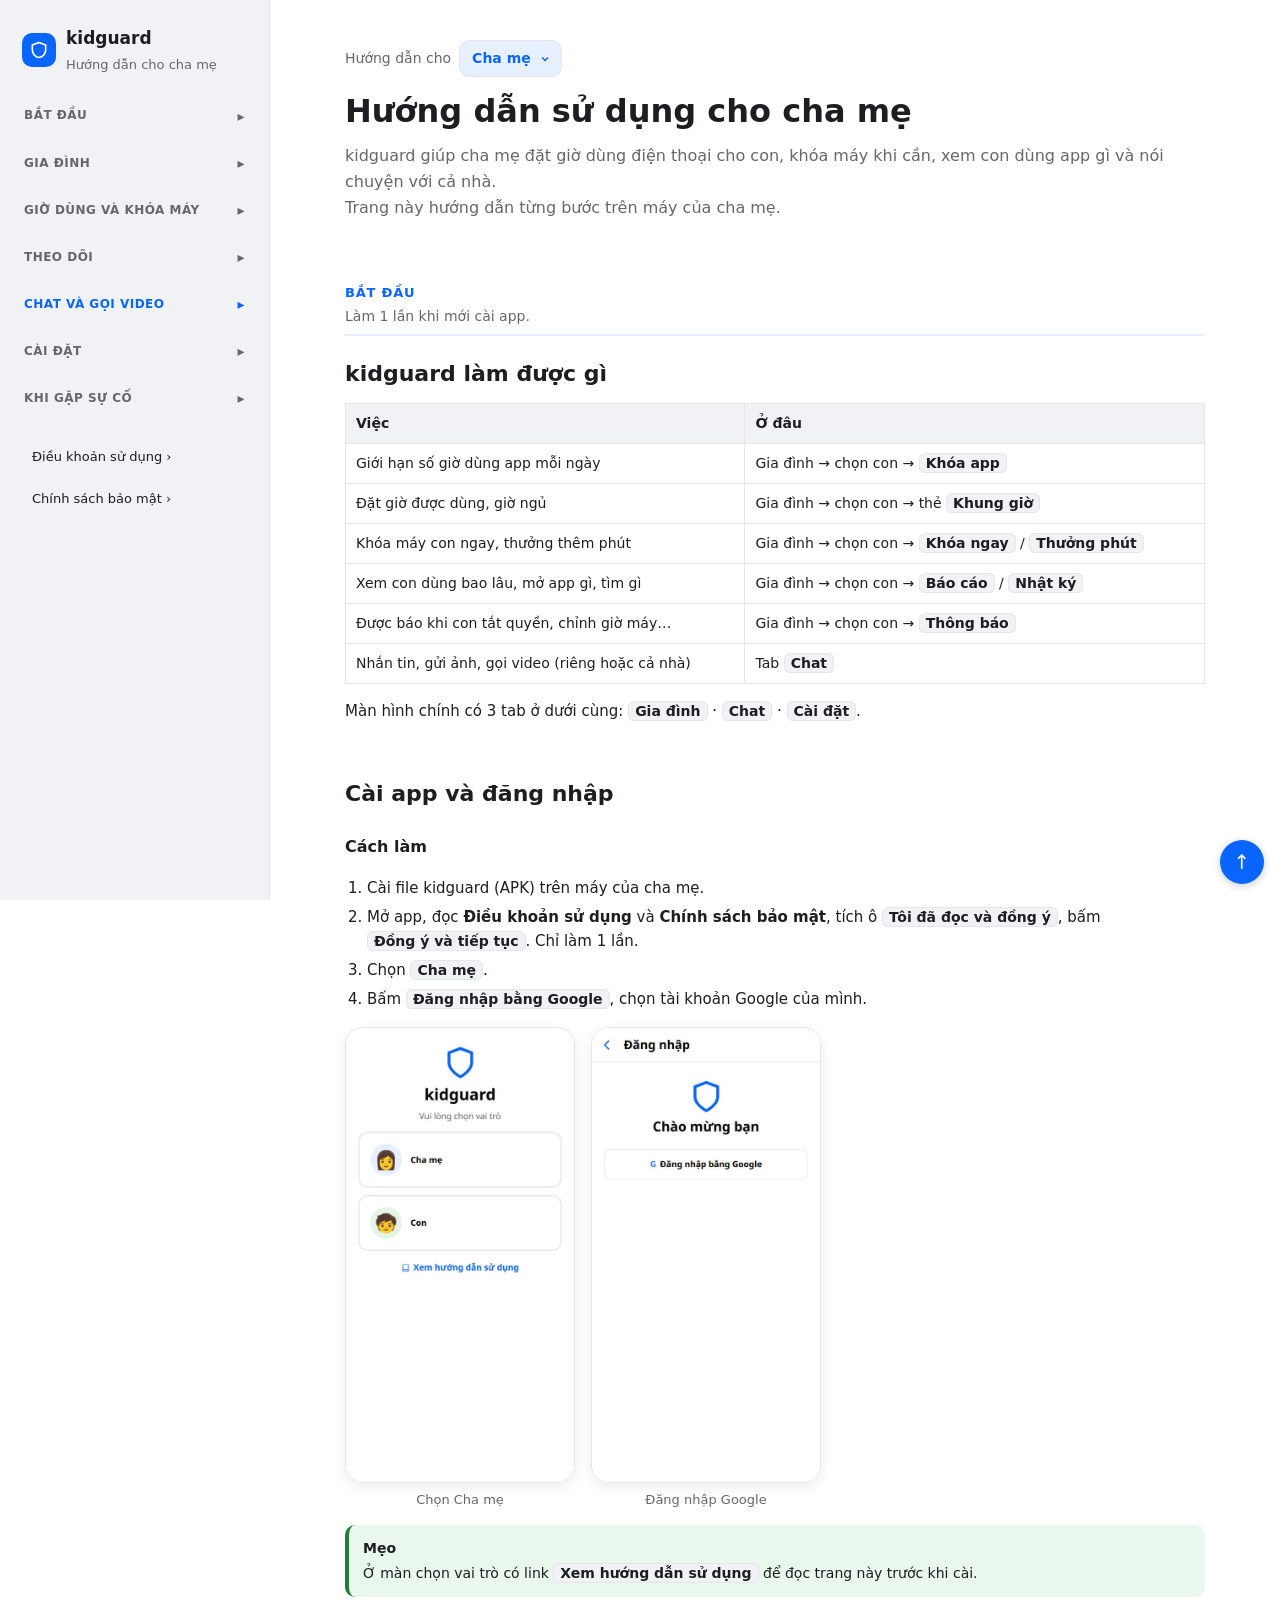
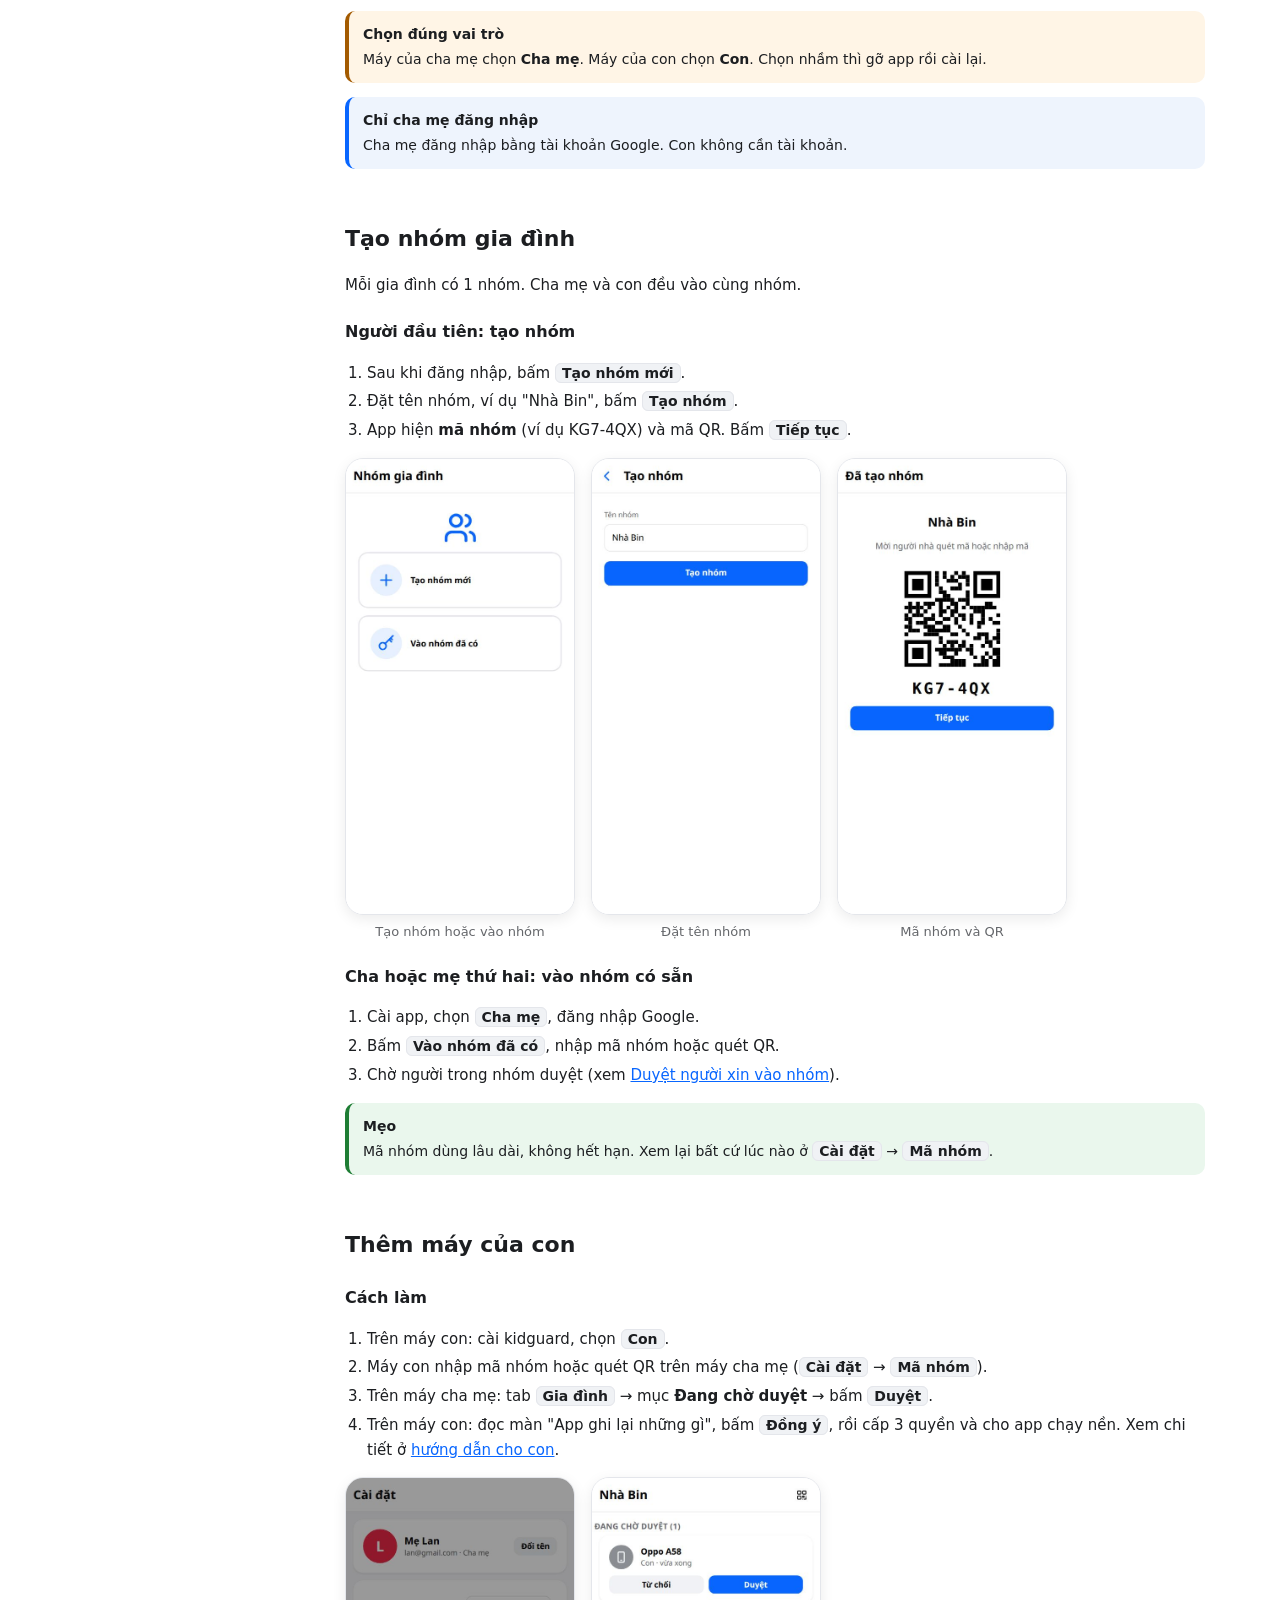
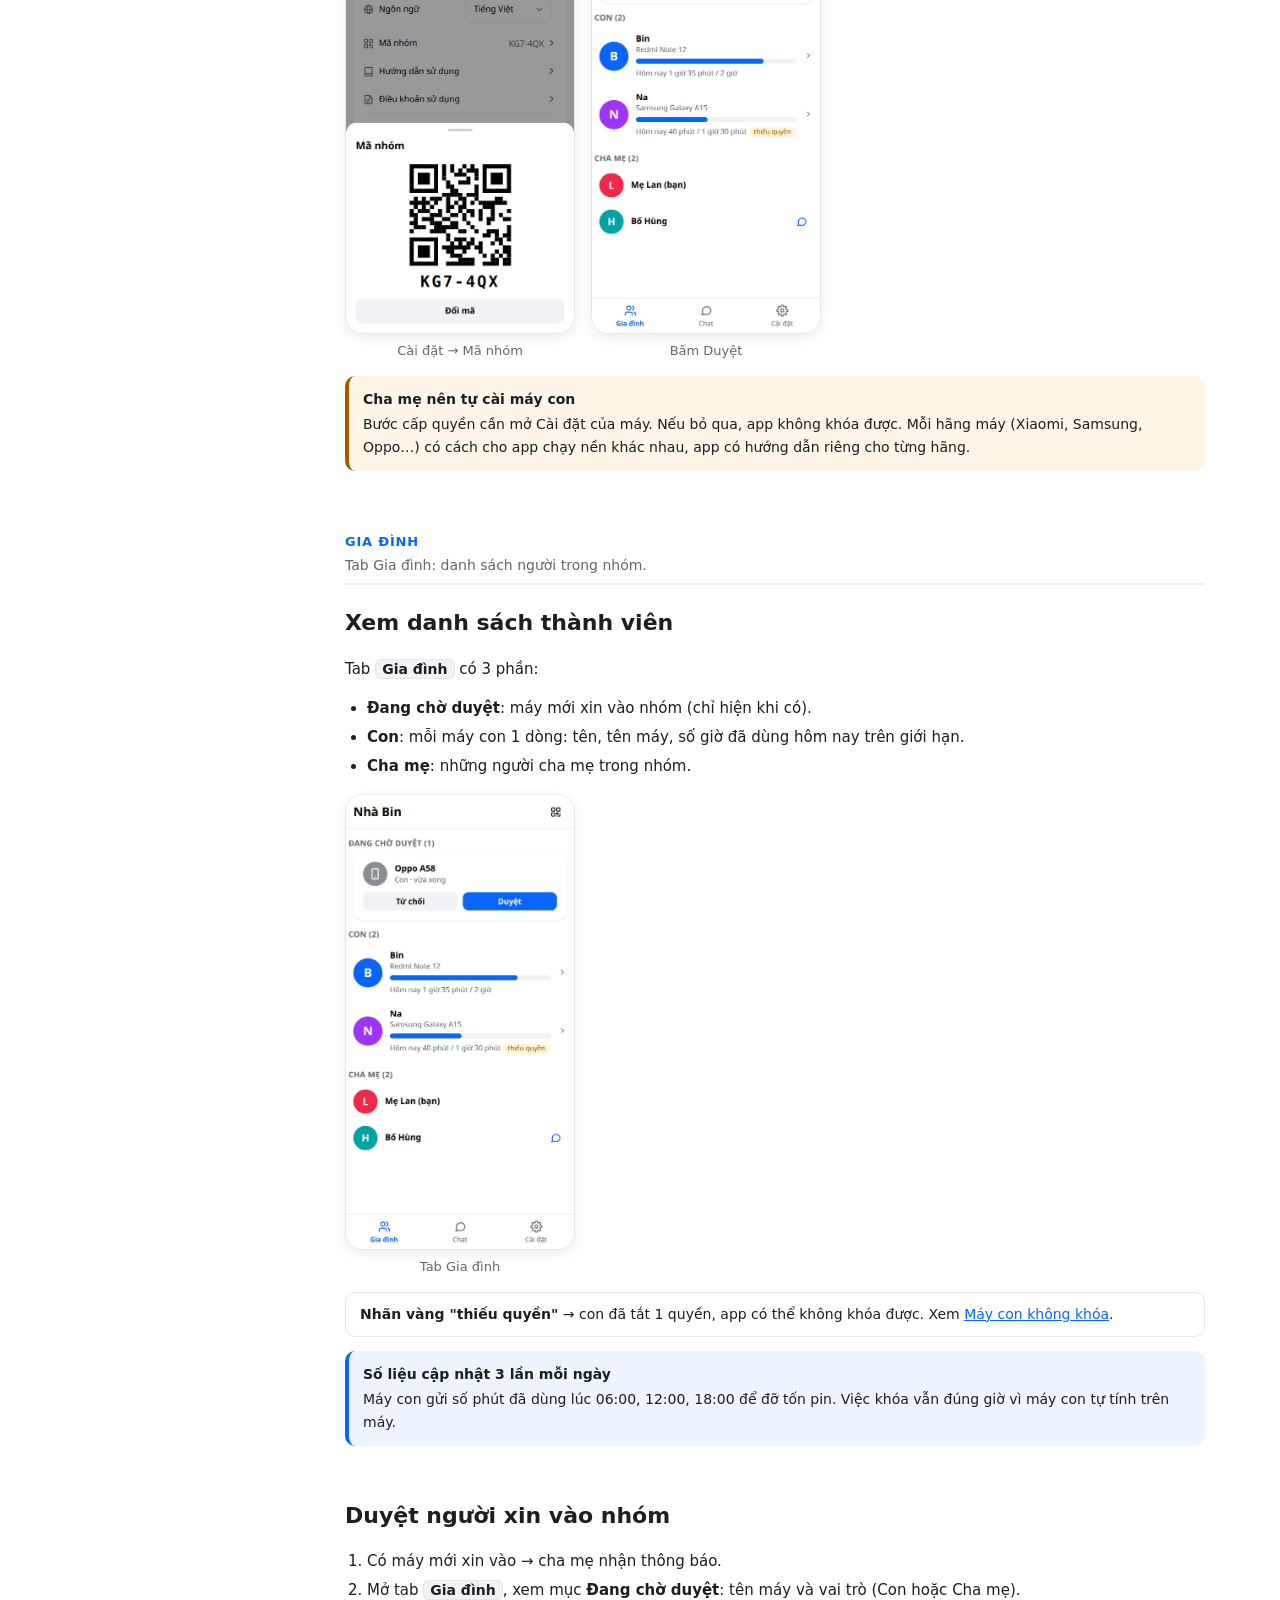
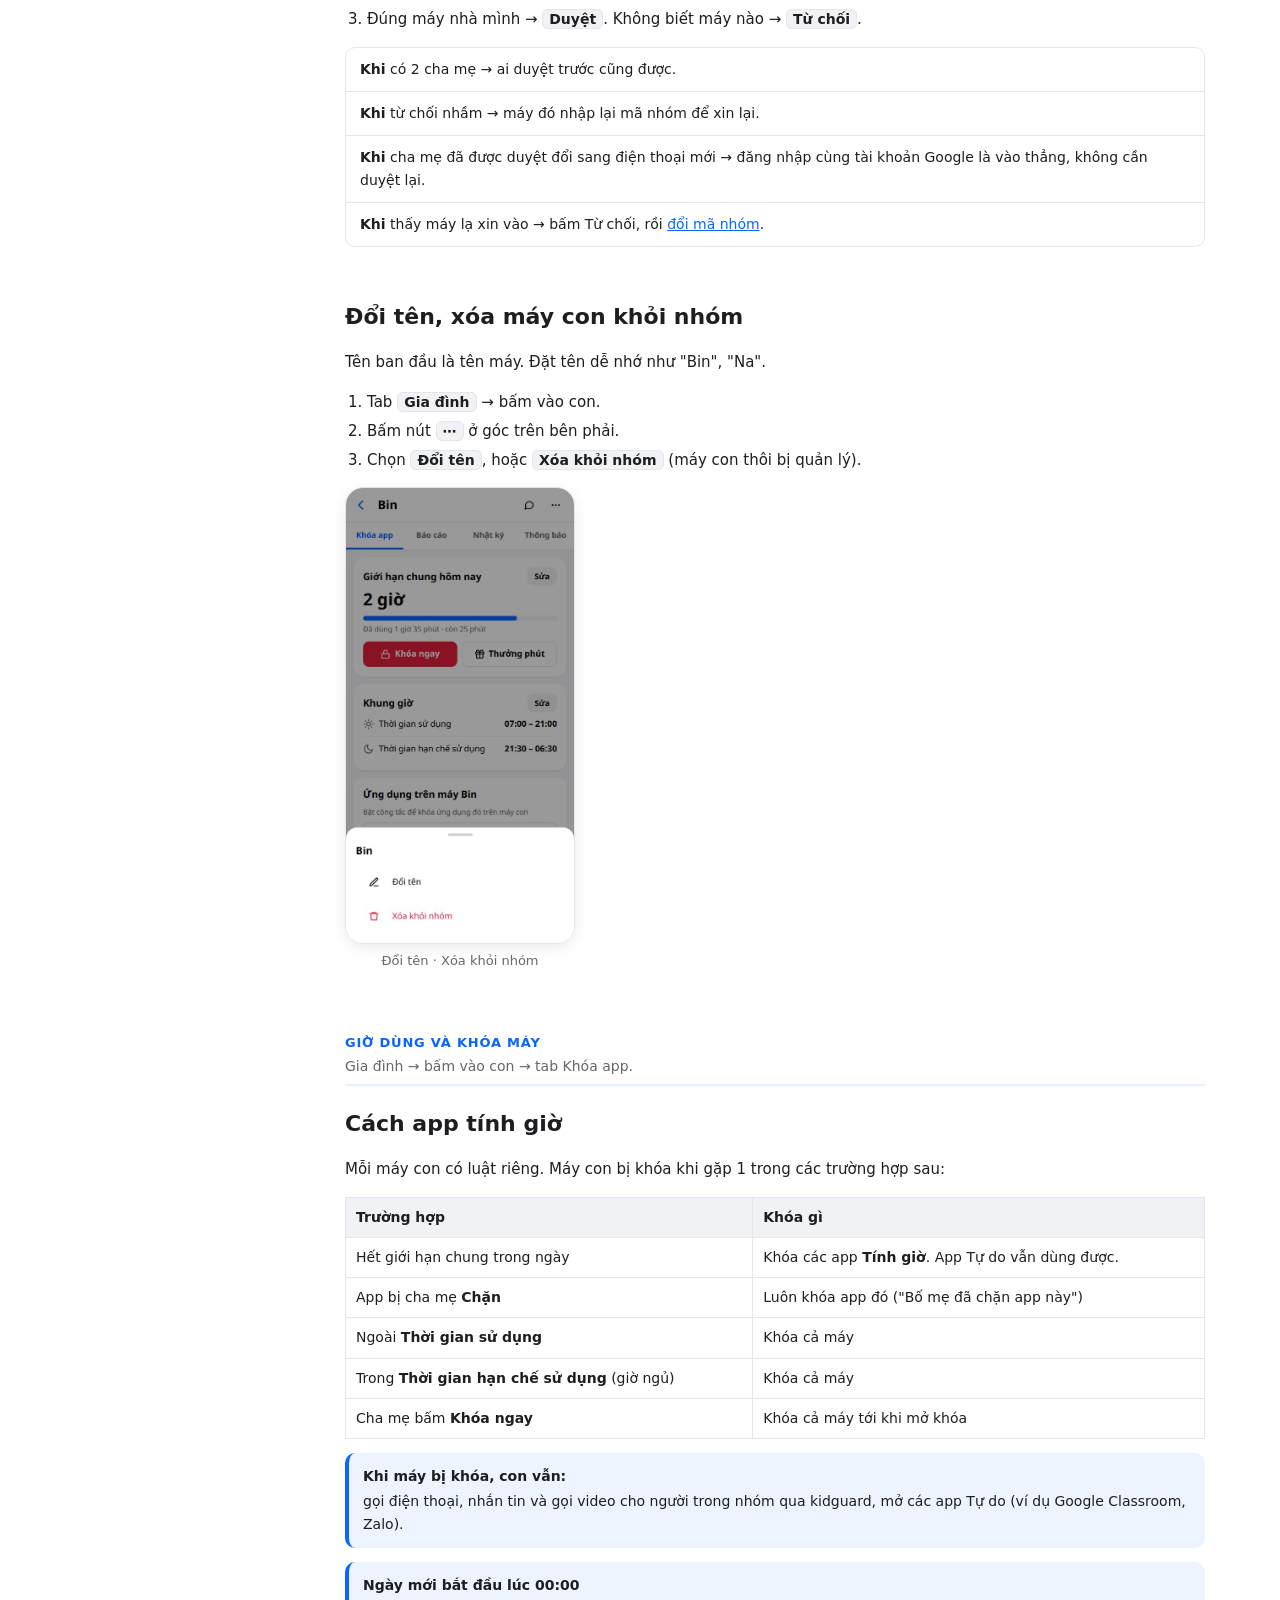
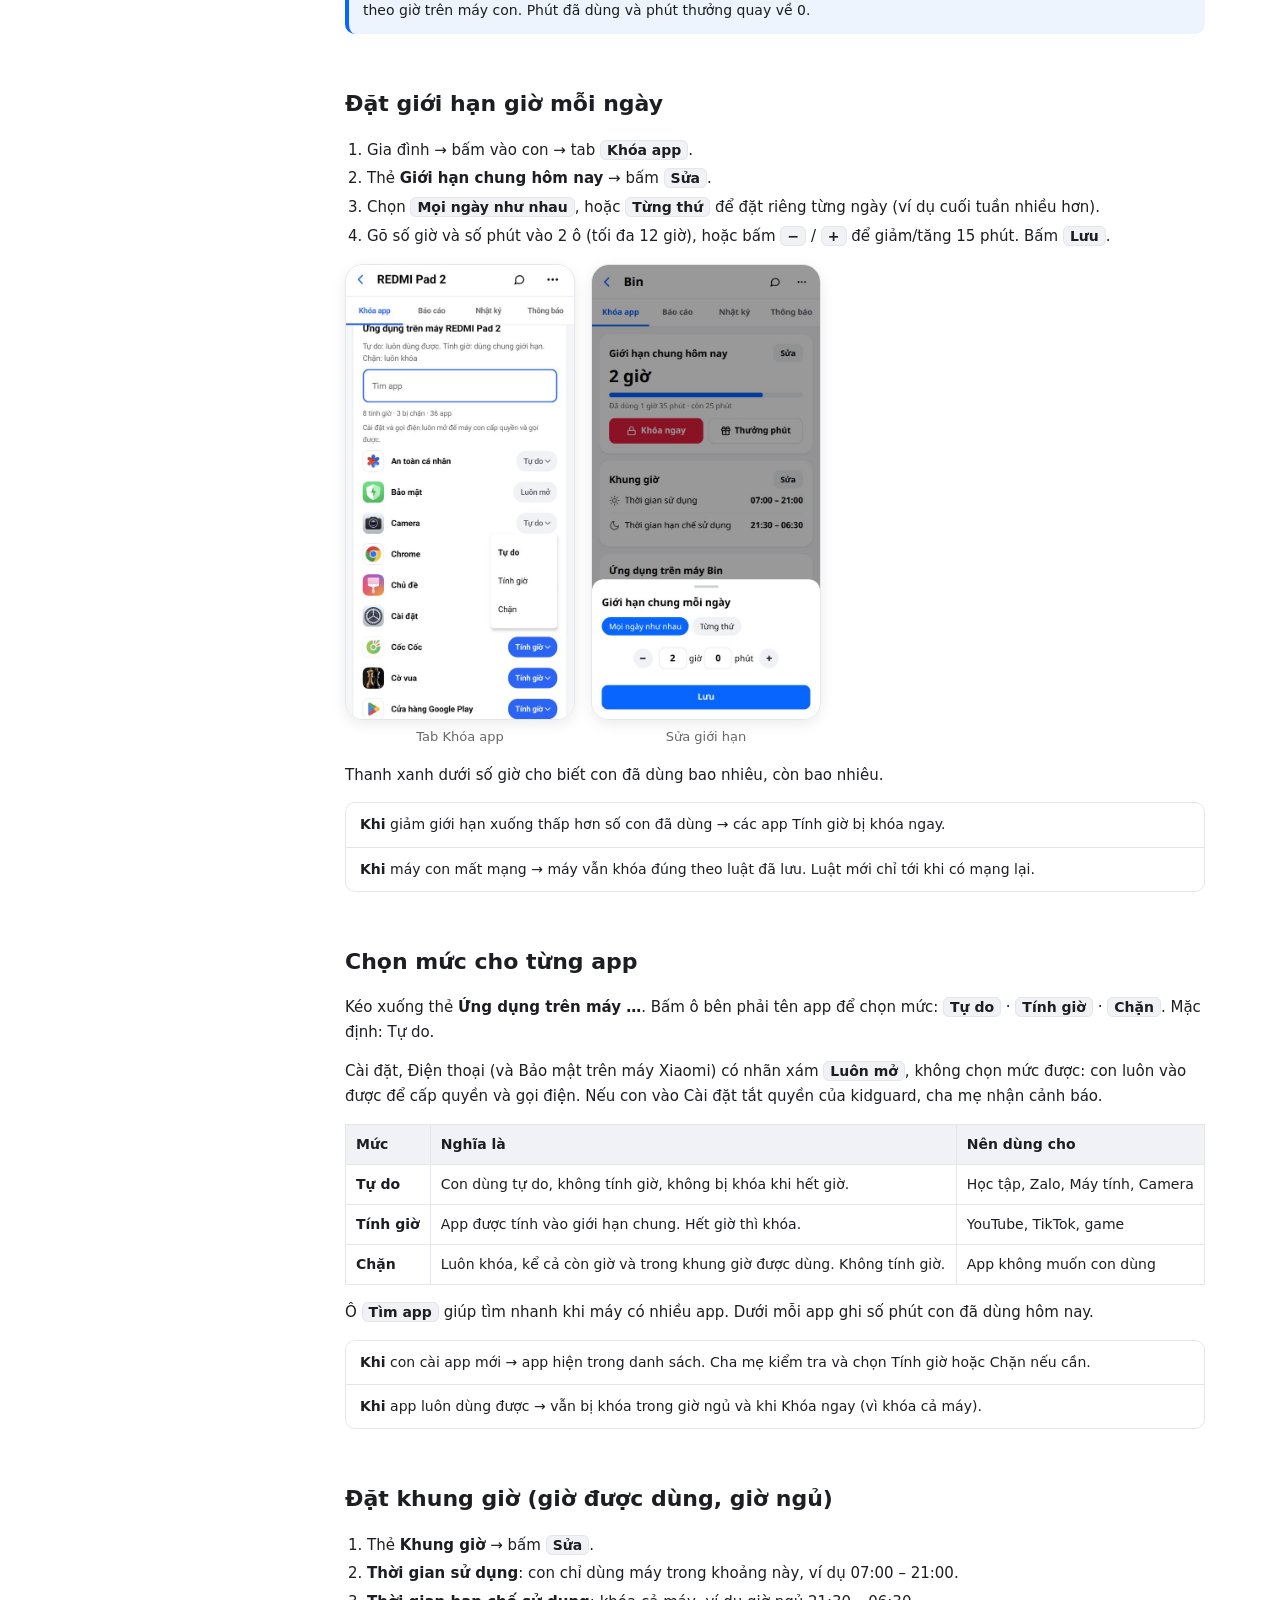
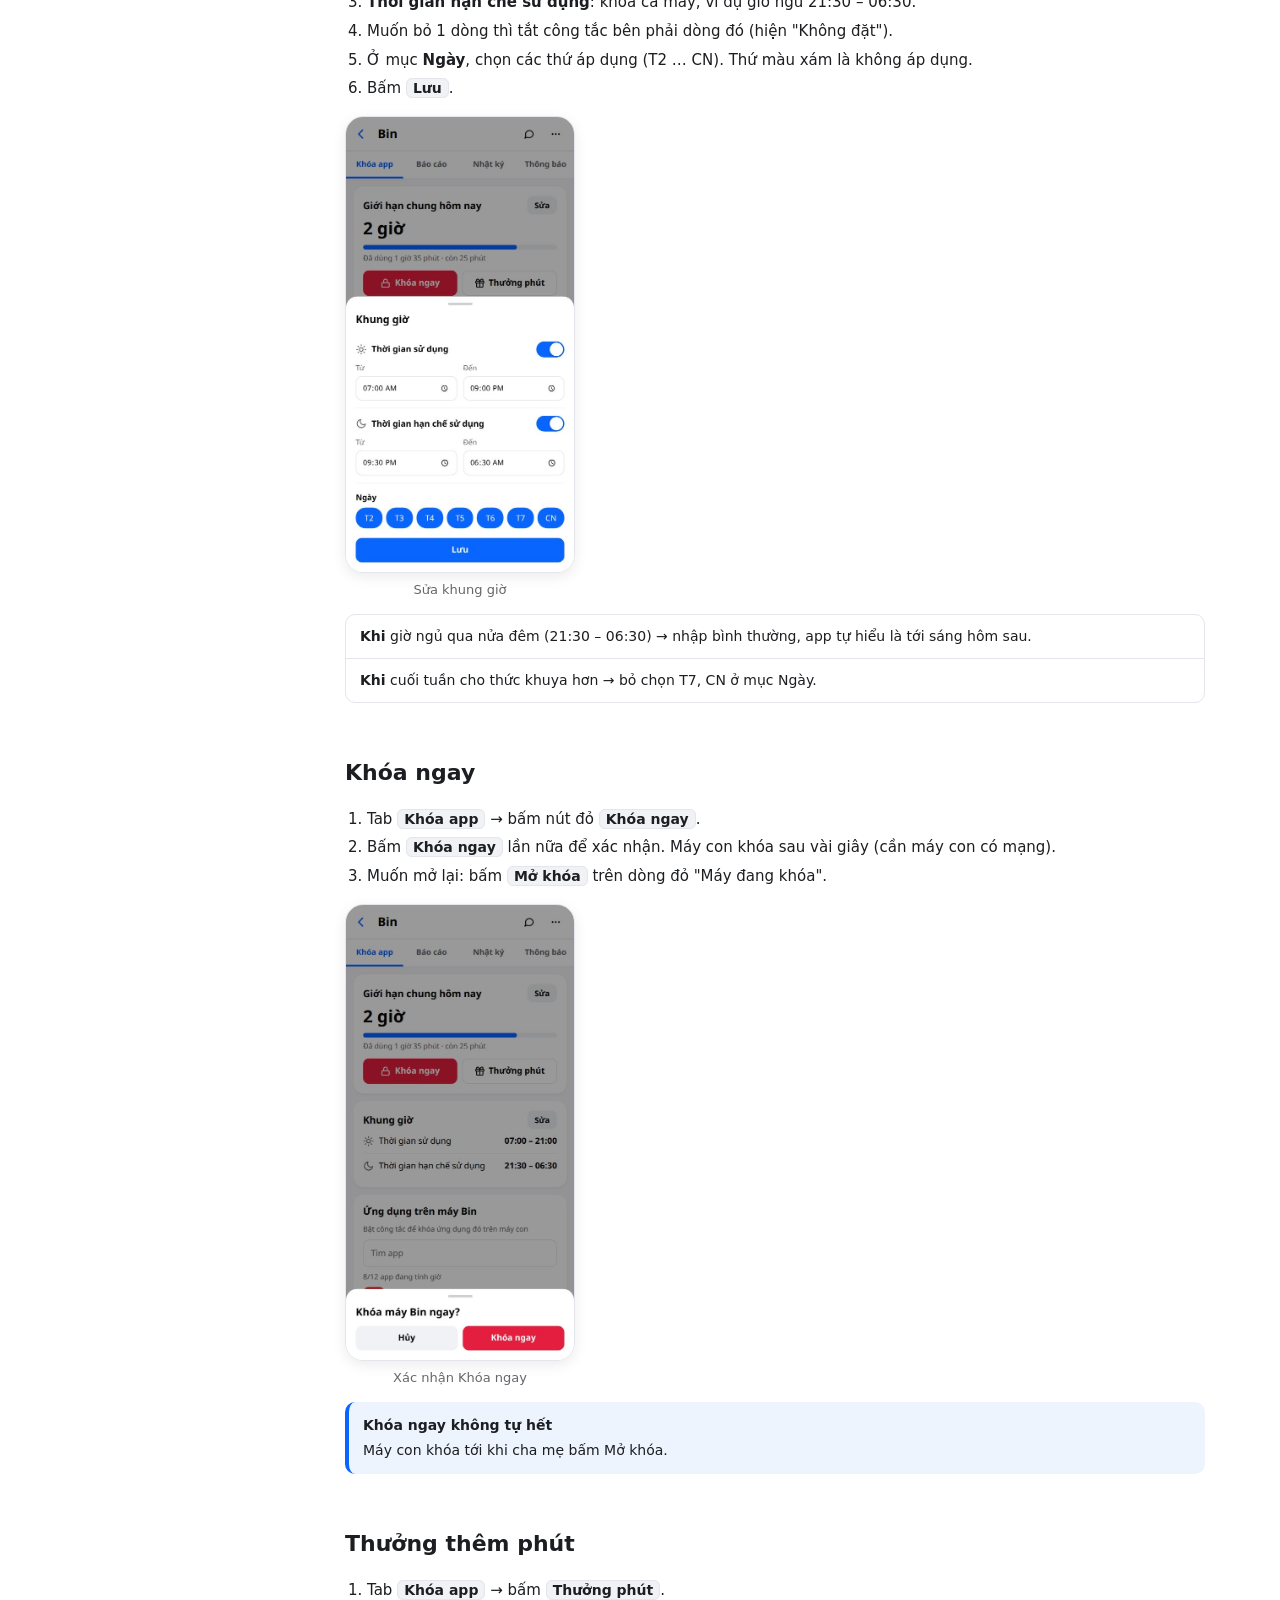
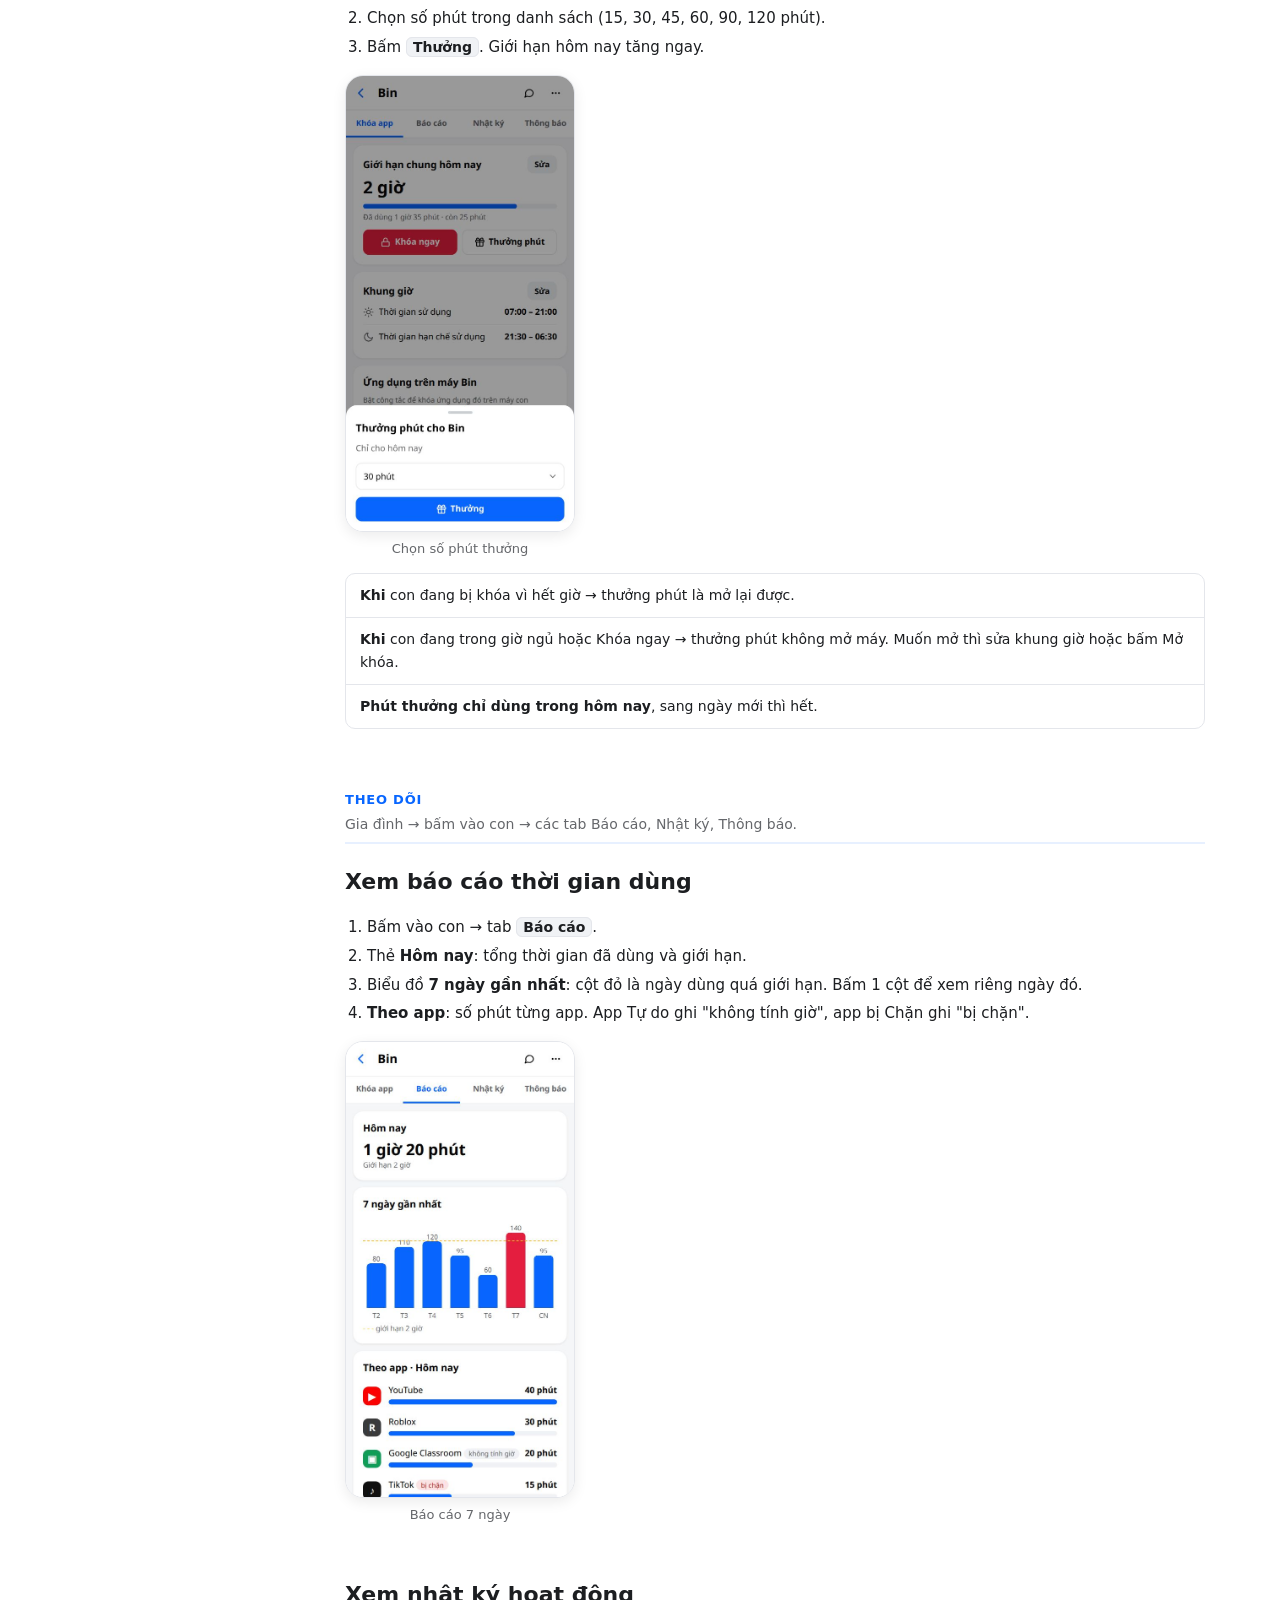
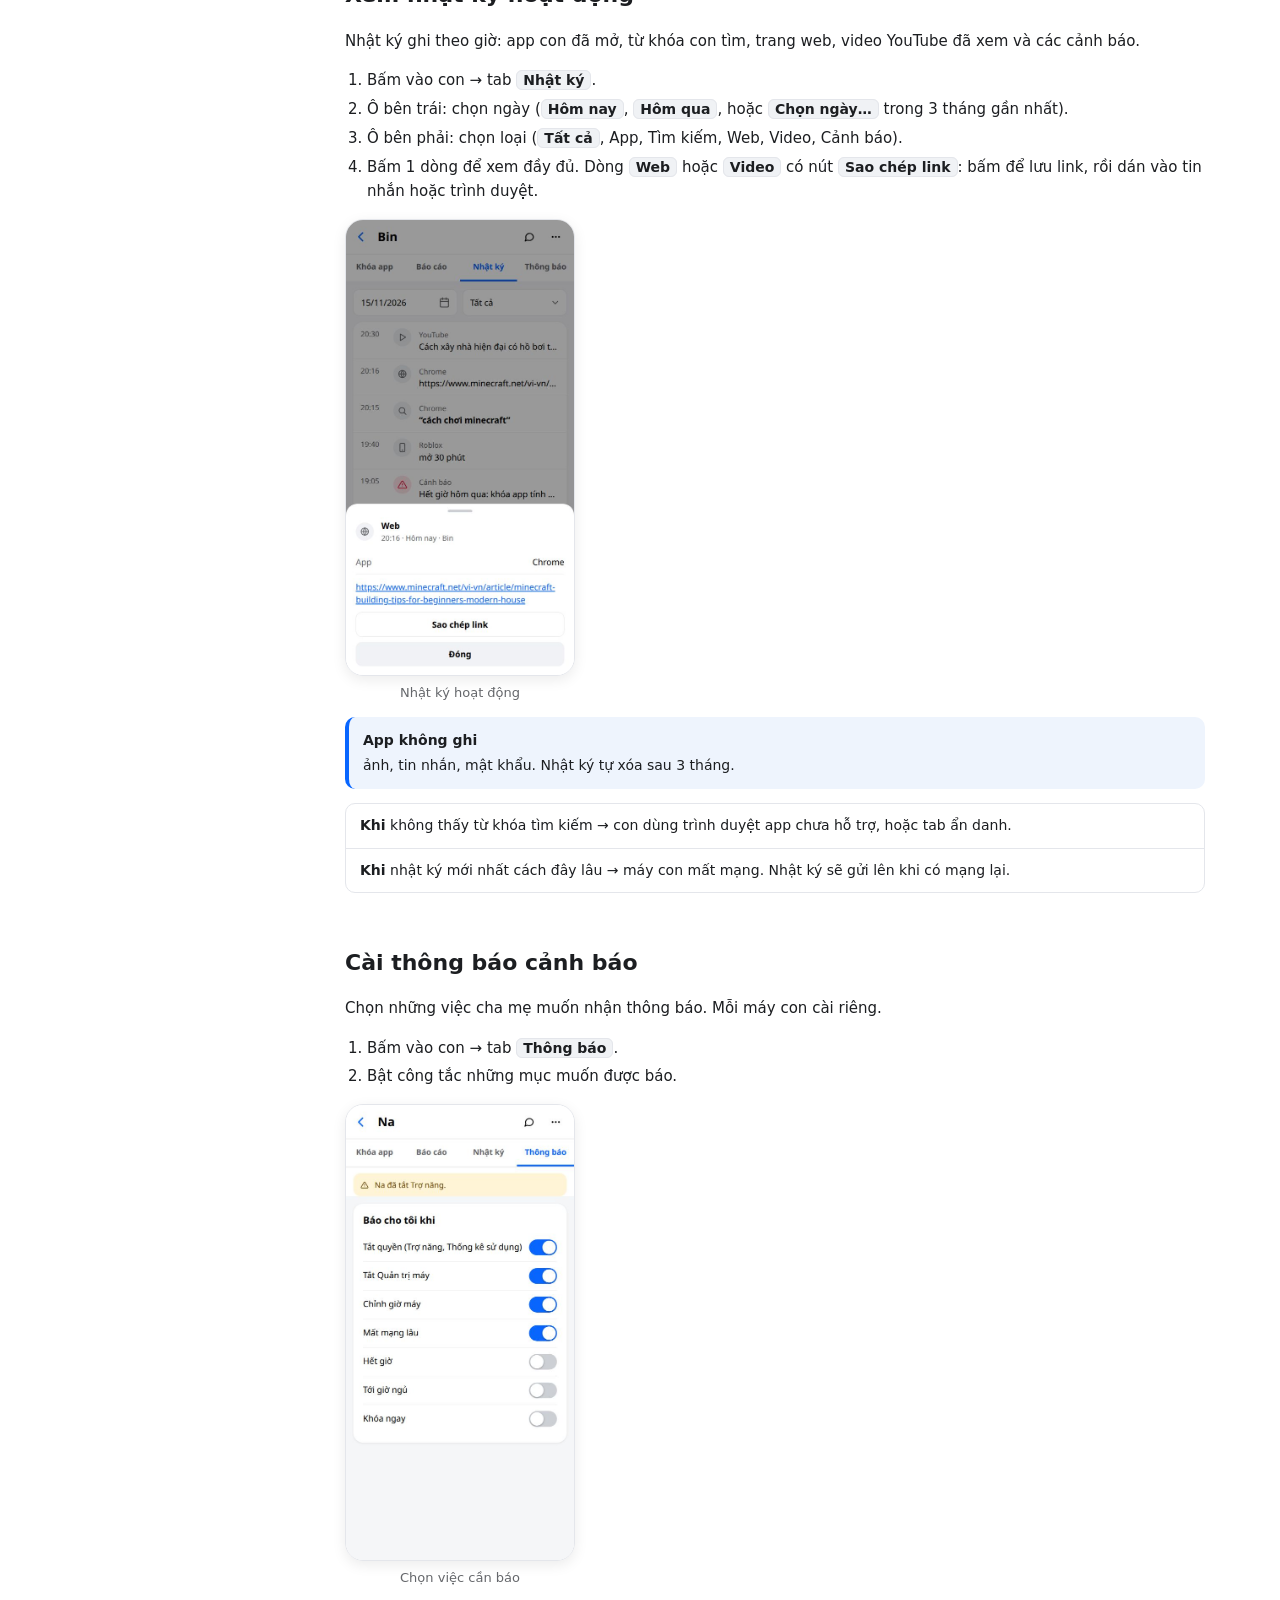
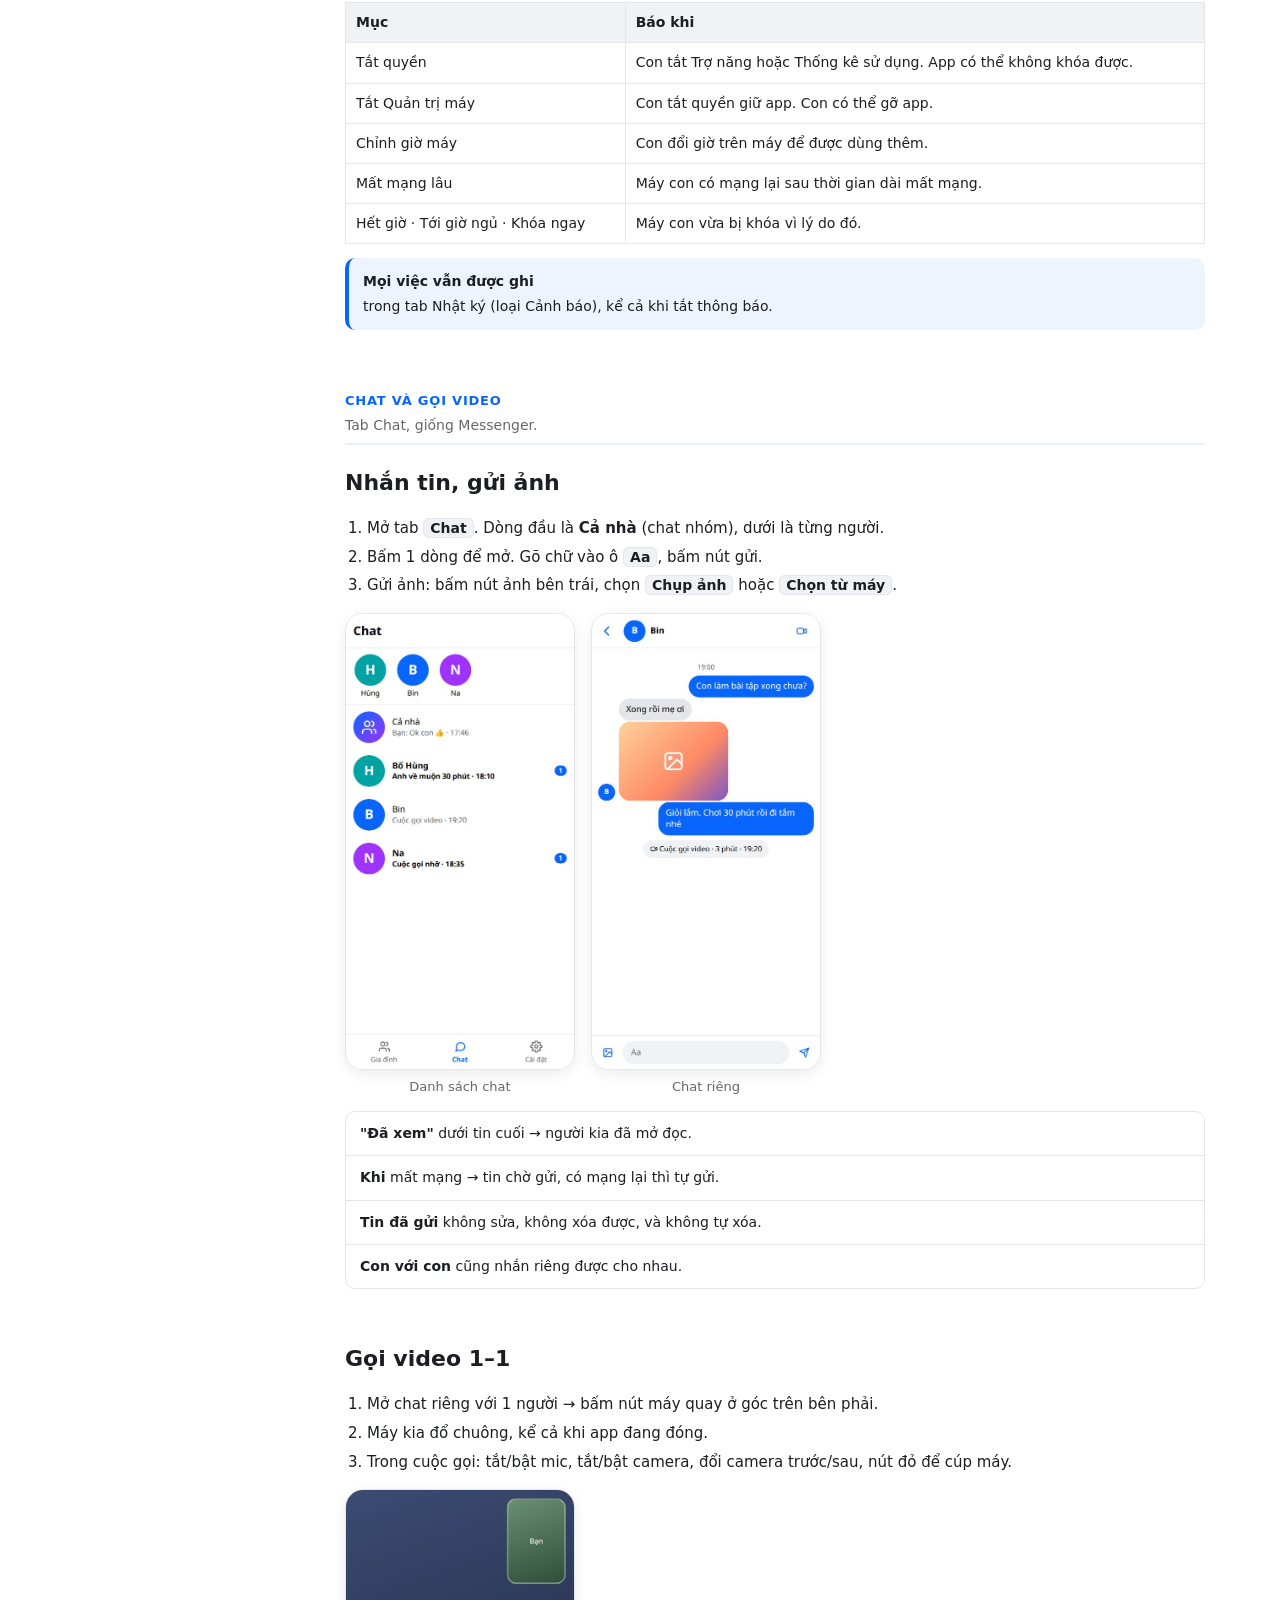
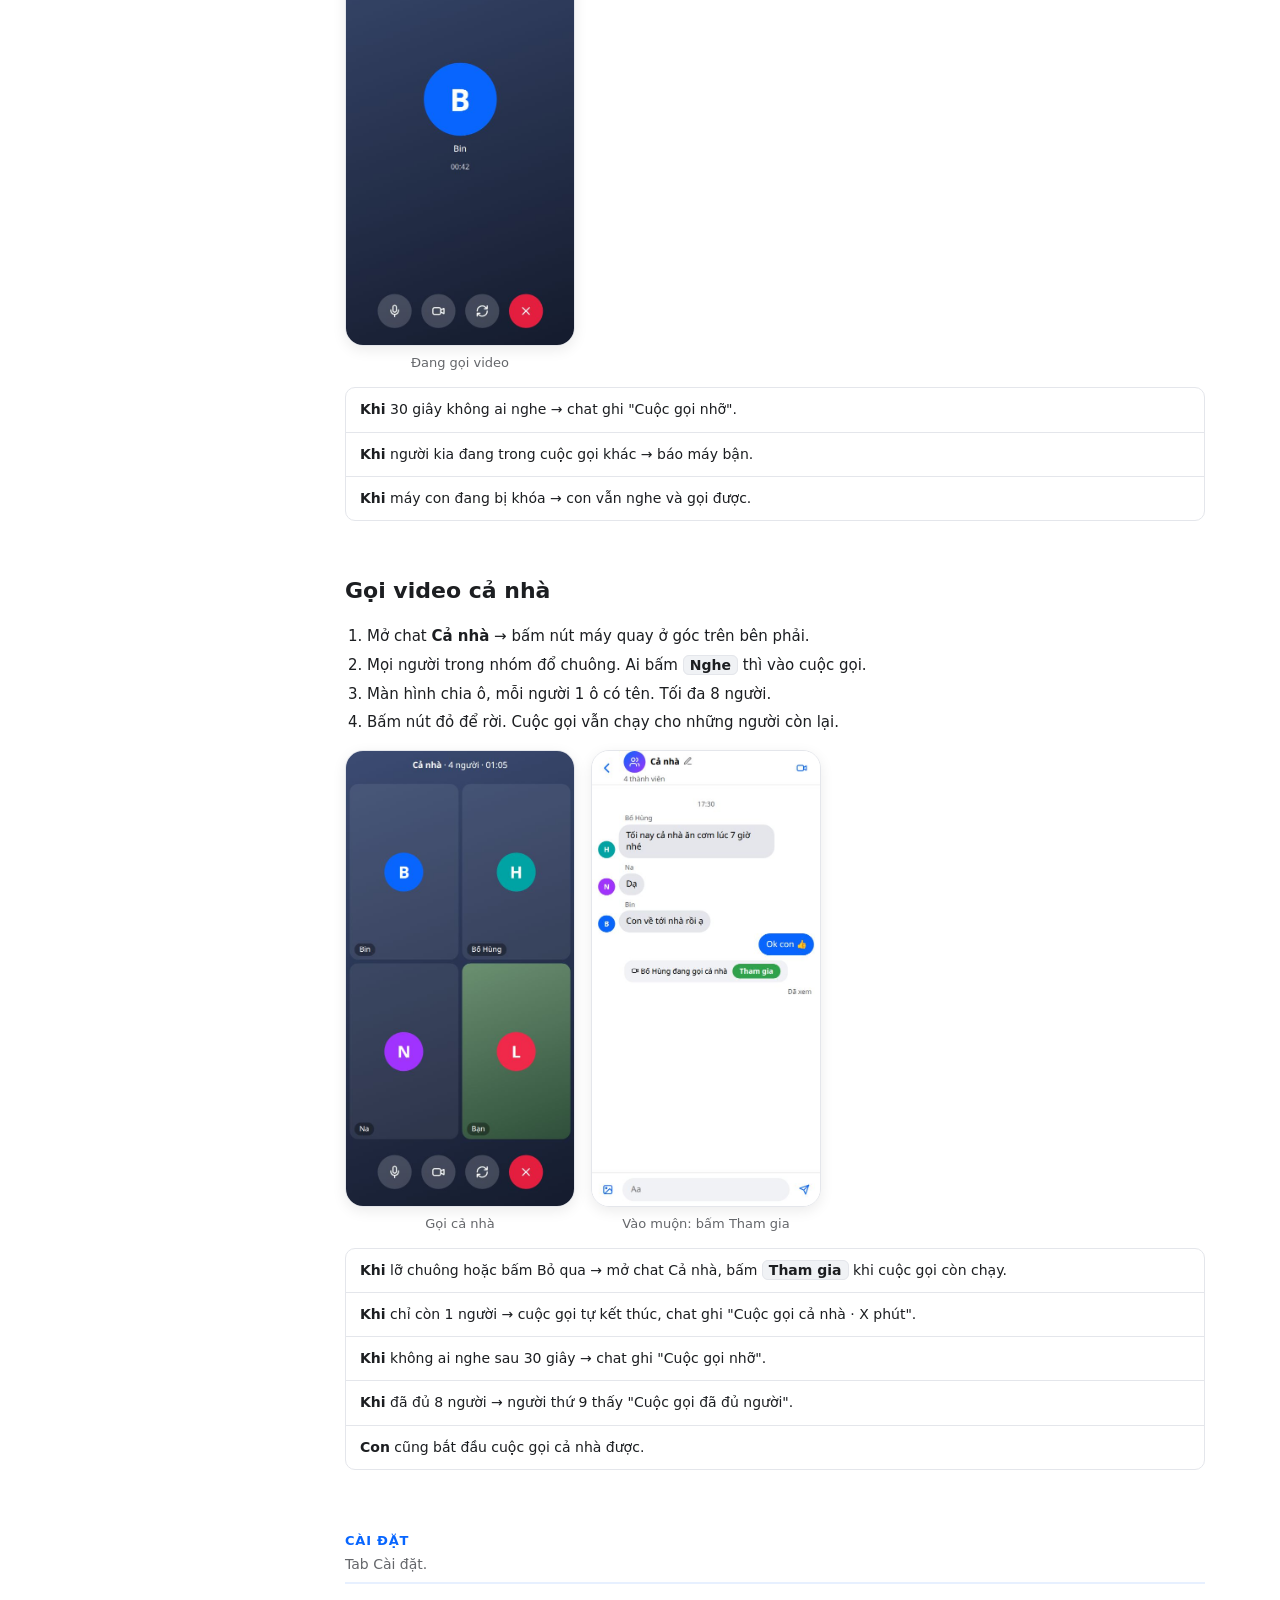
==== commit f6f25252: "Sync guide: always-open apps label, level dropdown Co-Authored-By: Claude Opus 5.5 <noreply@anthropi" ====
--- a/guide/parent.html
+++ b/guide/parent.html
@@ -181,7 +181,8 @@
 
   <section id="apps">
     <h2>Chọn mức cho từng app</h2>
-    <p>Kéo xuống thẻ <b>Ứng dụng trên máy …</b>. Mỗi app có 3 nút: <span class="ui">Tự do</span> · <span class="ui">Tính giờ</span> · <span class="ui">Chặn</span>. Mặc định: Tự do.</p>
+    <p>Kéo xuống thẻ <b>Ứng dụng trên máy …</b>. Bấm ô bên phải tên app để chọn mức: <span class="ui">Tự do</span> · <span class="ui">Tính giờ</span> · <span class="ui">Chặn</span>. Mặc định: Tự do.</p>
+    <p>Cài đặt, Điện thoại (và Bảo mật trên máy Xiaomi) có nhãn xám <span class="ui">Luôn mở</span>, không chọn mức được: con luôn vào được để cấp quyền và gọi điện. Nếu con vào Cài đặt tắt quyền của kidguard, cha mẹ nhận cảnh báo.</p>
     <table>
       <tr><th>Mức</th><th>Nghĩa là</th><th>Nên dùng cho</th></tr>
       <tr><td><b>Tự do</b></td><td>Con dùng tự do, không tính giờ, không bị khóa khi hết giờ.</td><td>Học tập, Zalo, Máy tính, Camera</td></tr>
